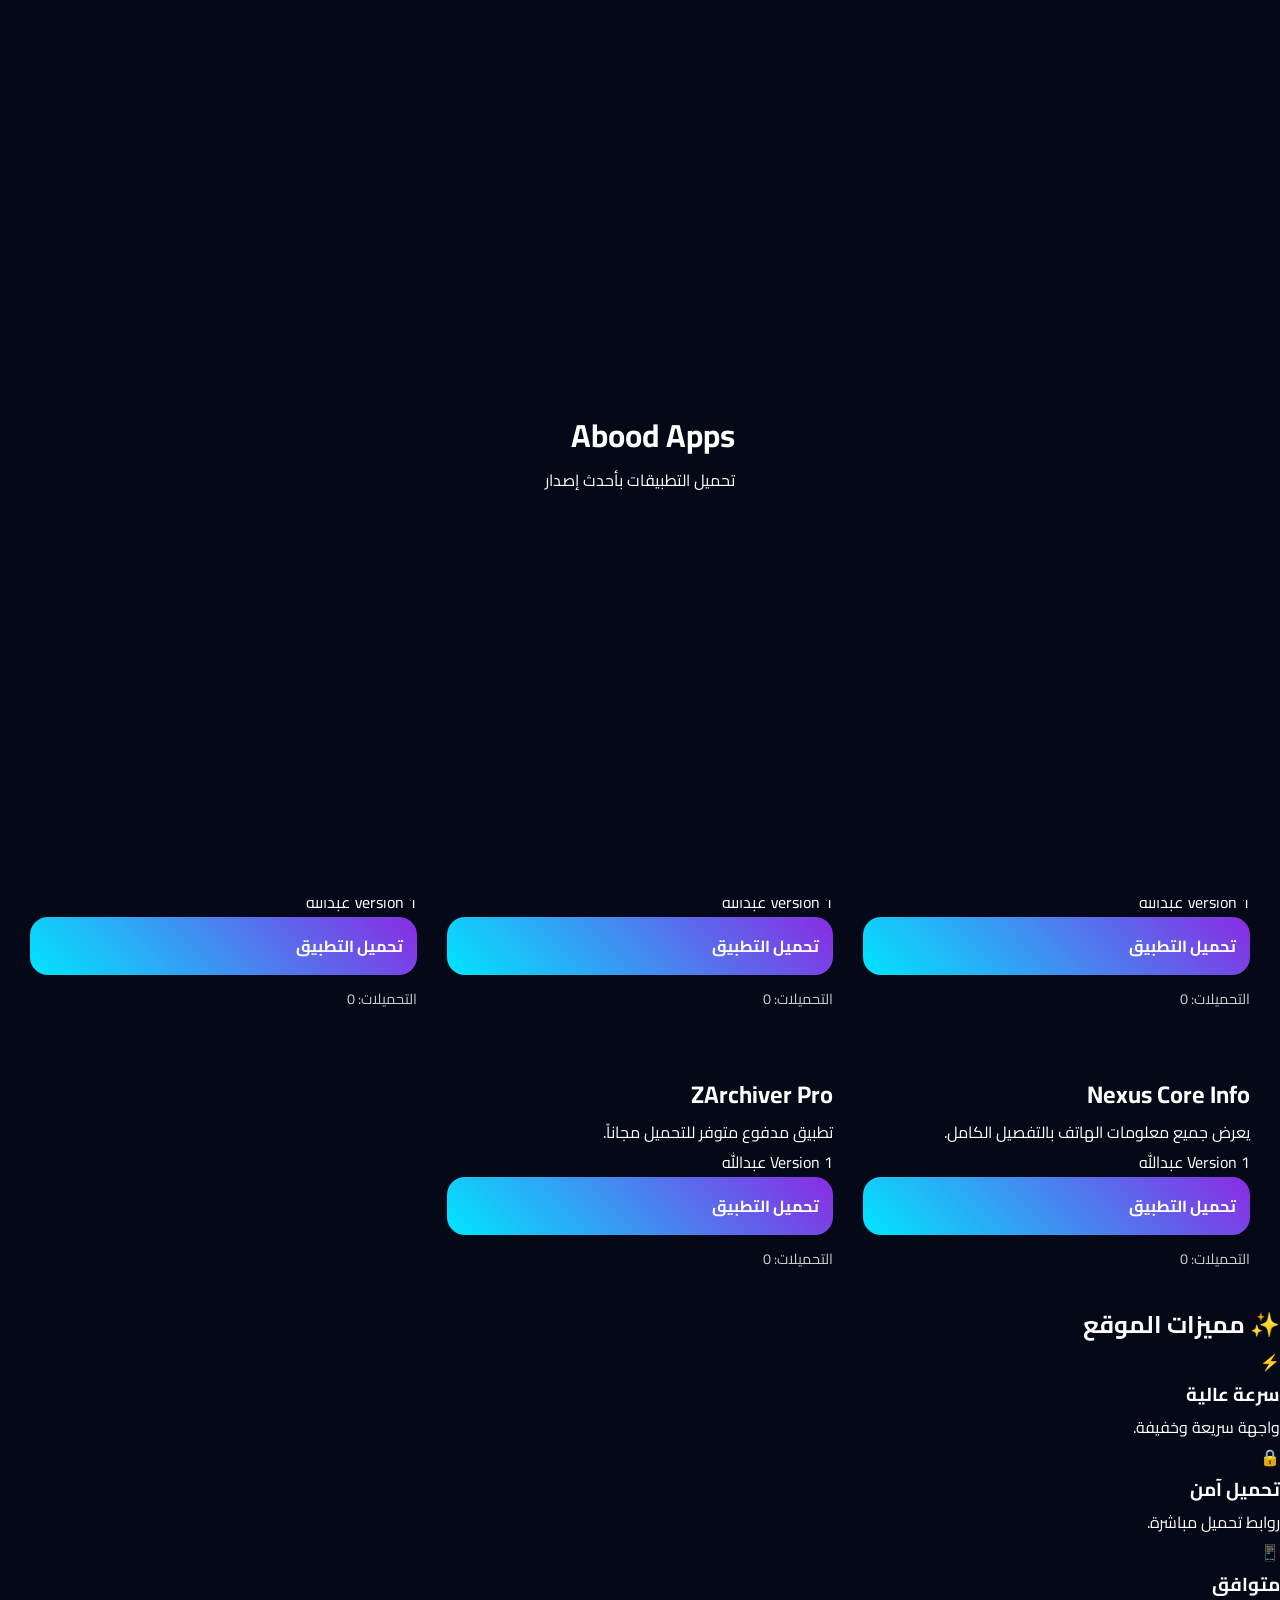
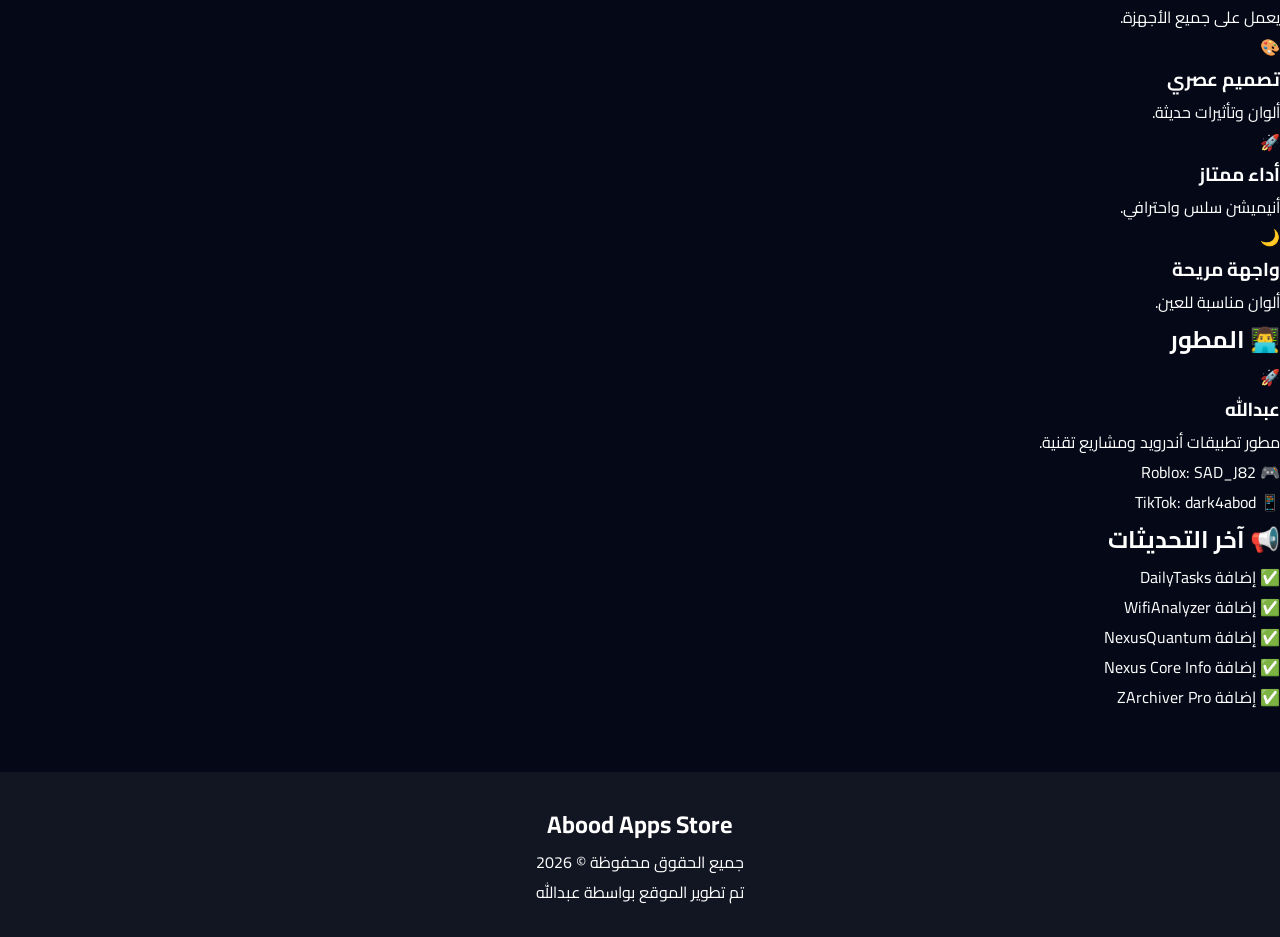
==== index.html @ 955aac5a "Update index.html with new content and styling" ====
<!DOCTYPE html>
<html lang="ar" dir="rtl">

<head>

<meta charset="UTF-8">

<meta name="viewport" content="width=device-width, initial-scale=1.0">

<title>Abood Apps Store</title>

<meta name="description" content="Abood Apps Store - تحميل تطبيقات عبدالله">

<meta name="theme-color" content="#0a0f1c">

<link rel="stylesheet" href="style.css">

<link rel="preconnect" href="https://fonts.googleapis.com">

<link rel="preconnect" href="https://fonts.gstatic.com" crossorigin>

<link href="https://fonts.googleapis.com/css2?family=Cairo:wght@300;400;600;700;800;900&display=swap" rel="stylesheet">

</head>

<body>

<!-- شريط التقدم -->

<div id="scrollProgress"></div>

<!-- شاشة الترحيب -->

<div id="splash">

<div class="splash-content">

<div class="logo-circle"></div>

<h1>Abood Apps</h1>

<p>تحميل التطبيقات بأحدث إصدار</p>

<div class="loading-bar">

<div class="loading-fill"></div>

</div>

</div>

</div>

<!-- الخلفية -->

<div class="background">

<span></span>
<span></span>
<span></span>
<span></span>
<span></span>
<span></span>

</div>

<!-- زر العودة للأعلى -->

<button id="topBtn">

⬆

</button>

<!-- الهيدر -->

<header>

<nav class="navbar">

<div class="logo">

🚀 Abood Apps

</div>

<div class="nav-links">

<a href="#apps">التطبيقات</a>

<a href="#featured">المميز</a>

<a href="#developer">المطور</a>

</div>

</nav>

</header>

<!-- القسم الرئيسي -->

<section class="hero">

<div class="hero-content">

<h1>

أفضل تطبيقات عبدالله

</h1>

<p>

متجر تطبيقات حديث وسريع وآمن مع تصميم احترافي.

</p>

<div class="hero-buttons">

<a href="#apps" class="btn-primary">

استعراض التطبيقات

</a>

<a href="#developer" class="btn-secondary">

عن المطور

</a>

</div>

</div>

</section>

<!-- الإحصائيات -->

<section class="stats">

<div class="stat-box">

<h2 id="appCount">5</h2>

<p>تطبيقات</p>

</div>

<div class="stat-box">

<h2>100%</h2>

<p>مجاني</p>

</div>

<div class="stat-box">

<h2>2026</h2>

<p>آخر تحديث</p>

</div>

</section>

<!-- البحث -->

<section class="search-section">

<input
type="text"
id="search"
placeholder="ابحث عن تطبيق..."
>

</section>

<!-- التطبيق المميز -->

<section id="featured" class="featured">

<div class="featured-card">

<img
src="./images/wifianalyzer.png"
alt="WifiAnalyzer"
>

<div class="featured-info">

<span class="featured-badge">

⭐ التطبيق المميز

</span>

<h2>WifiAnalyzer</h2>

<p>

تحليل شبكات الواي فاي وعرض معلومات الشبكة بشكل احترافي.

</p>

<a
href="https://www.mediafire.com/file/r5xr1eg9iya4r19/WifiAnalyzer.apk/file"
target="_blank"
class="download-btn"
>

تحميل الآن

</a>

</div>

</div>

</section>

<!-- التطبيقات -->

<section id="apps" class="apps">

<!-- DailyTasks -->

<div class="app-card">

<div class="badge new">

NEW

</div>

<img
src="./images/dailytasks.png"
alt="DailyTasks"
loading="lazy"
>

<h2>DailyTasks</h2>

<p>

إدارة المهام اليومية بسهولة وتنظيم الأعمال.

</p>

<div class="app-info">

<span>Version 1</span>

<span>عبدالله</span>

</div>

<a
href="https://www.mediafire.com/file/o0tm3dq8w9d4ea6/DailyTasks.apk/file"
target="_blank"
class="download-btn"
>

تحميل التطبيق

</a>

</div>

<!-- WifiAnalyzer -->

<div class="app-card">

<img
src="./images/wifianalyzer.png"
alt="WifiAnalyzer"
loading="lazy"
>

<h2>WifiAnalyzer</h2>

<p>

تحليل الواي فاي وعرض معلومات الشبكة.

</p>

<div class="app-info">

<span>Version 1</span>

<span>عبدالله</span>

</div>

<a
href="https://www.mediafire.com/file/r5xr1eg9iya4r19/WifiAnalyzer.apk/file"
target="_blank"
class="download-btn"
>

تحميل التطبيق

</a>

</div>

<!-- NexusQuantum -->

<div class="app-card">

<img
src="./images/nexusquantum.png"
alt="NexusQuantum"
loading="lazy"
>

<h2>NexusQuantum</h2>

<p>

عرض معلومات البلوتوث والأجهزة المتصلة.

</p>

<div class="app-info">

<span>Version 1</span>

<span>عبدالله</span>

</div>

<a
href="https://www.mediafire.com/file/a0hyteykeagyn49/NexusQuantum.apk/file"
target="_blank"
class="download-btn"
>

تحميل التطبيق

</a>

</div>
<!-- Nexus Core Info -->

<div class="app-card">

<img
src="./images/nexuscoreinfo.png"
alt="Nexus Core Info"
loading="lazy"
>

<h2>Nexus Core Info</h2>

<p>
يعرض جميع معلومات الهاتف بالتفصيل الكامل.
</p>

<div class="app-info">

<span>Version 1</span>

<span>عبدالله</span>

</div>

<a
href="https://www.mediafire.com/file/egikafw8wv7hy3s/Nexus+Core+Info.apk/file"
target="_blank"
class="download-btn"
>

تحميل التطبيق

</a>

</div>

<!-- ZArchiver Pro -->

<div class="app-card premium-card">

<div class="badge pro">

PRO

</div>

<img
src="./images/zarchiver.png"
alt="ZArchiver Pro"
loading="lazy"
>

<h2>ZArchiver Pro</h2>

<p>
تطبيق مدفوع متوفر للتحميل مجاناً.
</p>

<div class="app-info">

<span>Version 1</span>

<span>عبدالله</span>

</div>

<a
href="https://www.mediafire.com/file/2n9j001scmztpwv/ZArchiver+Pro.apk/file"
target="_blank"
class="download-btn premium-btn"
>

تحميل التطبيق

</a>

</div>

</section>

<!-- مميزات الموقع -->

<section class="features">

<h2 class="section-title">

✨ مميزات الموقع

</h2>

<div class="features-grid">

<div class="feature-box">

⚡

<h3>سرعة عالية</h3>

<p>واجهة سريعة وخفيفة.</p>

</div>

<div class="feature-box">

🔒

<h3>تحميل آمن</h3>

<p>روابط تحميل مباشرة.</p>

</div>

<div class="feature-box">

📱

<h3>متوافق</h3>

<p>يعمل على جميع الأجهزة.</p>

</div>

<div class="feature-box">

🎨

<h3>تصميم عصري</h3>

<p>ألوان وتأثيرات حديثة.</p>

</div>

<div class="feature-box">

🚀

<h3>أداء ممتاز</h3>

<p>أنيميشن سلس واحترافي.</p>

</div>

<div class="feature-box">

🌙

<h3>واجهة مريحة</h3>

<p>ألوان مناسبة للعين.</p>

</div>

</div>

</section>

<!-- المطور -->

<section id="developer" class="developer-section">

<h2 class="section-title">

👨‍💻 المطور

</h2>

<div class="developer-card">

<div class="developer-avatar">

🚀

</div>

<h3>عبدالله</h3>

<p>

مطور تطبيقات أندرويد ومشاريع تقنية.

</p>

<div class="developer-links">

<div>
🎮 Roblox: SAD_J82
</div>

<div>
📱 TikTok: dark4abod
</div>

</div>

</div>

</section>

<!-- آخر التحديثات -->

<section class="updates">

<h2 class="section-title">

📢 آخر التحديثات

</h2>

<div class="update-box">

✅ إضافة DailyTasks

</div>

<div class="update-box">

✅ إضافة WifiAnalyzer

</div>

<div class="update-box">

✅ إضافة NexusQuantum

</div>

<div class="update-box">

✅ إضافة Nexus Core Info

</div>

<div class="update-box">

✅ إضافة ZArchiver Pro

</div>

</section>

<!-- الفوتر -->

<footer>

<h2>

Abood Apps Store

</h2>

<p>

جميع الحقوق محفوظة ©

<span id="year"></span>

</p>

<p>

تم تطوير الموقع بواسطة عبدالله

</p>

</footer>

<script src="script.js"></script>

</body>
</html>
---- style.css ----
*{
margin:0;
padding:0;
box-sizing:border-box;
font-family:'Cairo',sans-serif;
scroll-behavior:smooth;
}

body{
background:#050816;
color:white;
overflow-x:hidden;
min-height:100vh;
}

/* شاشة الترحيب */

#splash{
position:fixed;
top:0;
left:0;
width:100%;
height:100%;
background:#050816;
display:flex;
justify-content:center;
align-items:center;
z-index:99999;
transition:1s;
}

.logo-container{
text-align:center;
animation:zoomIn 1.5s ease;
}

.logo-container h1{
font-size:4rem;
font-weight:800;
}

.logo-container p{
margin-top:10px;
opacity:.8;
}

.logo-glow{
width:130px;
height:130px;
margin:auto;
border-radius:50%;
background:linear-gradient(45deg,#00e5ff,#8a2be2);
filter:blur(40px);
margin-bottom:20px;
}

@keyframes zoomIn{
from{
opacity:0;
transform:scale(.5);
}
to{
opacity:1;
transform:scale(1);
}
}

/* الخلفية */

.animated-bg{
position:fixed;
top:0;
left:0;
width:100%;
height:100%;
overflow:hidden;
z-index:-1;
}

.animated-bg span{
position:absolute;
display:block;
border-radius:50%;
background:rgba(255,255,255,.05);
animation:float 25s linear infinite;
}

.animated-bg span:nth-child(1){
width:300px;
height:300px;
left:5%;
top:10%;
}

.animated-bg span:nth-child(2){
width:250px;
height:250px;
right:10%;
top:20%;
}

.animated-bg span:nth-child(3){
width:180px;
height:180px;
left:40%;
top:70%;
}

.animated-bg span:nth-child(4){
width:400px;
height:400px;
right:30%;
bottom:-100px;
}

.animated-bg span:nth-child(5){
width:150px;
height:150px;
left:70%;
bottom:20%;
}

@keyframes float{
0%{
transform:translateY(0px) rotate(0deg);
}
50%{
transform:translateY(-50px) rotate(180deg);
}
100%{
transform:translateY(0px) rotate(360deg);
}
}

/* الهيدر */

header{
text-align:center;
padding:60px 20px;
}

.main-title{
font-size:3rem;
font-weight:800;
background:linear-gradient(90deg,#00e5ff,#8a2be2,#00e5ff);
background-size:300%;
-webkit-background-clip:text;
-webkit-text-fill-color:transparent;
animation:gradientMove 8s infinite linear;
}

@keyframes gradientMove{
0%{background-position:0%;}
100%{background-position:300%;}
}

.subtitle{
margin-top:15px;
font-size:1.2rem;
opacity:.8;
}

.developer-box{
margin-top:25px;
display:flex;
gap:15px;
justify-content:center;
flex-wrap:wrap;
}

.developer-box div{
background:rgba(255,255,255,.08);
padding:12px 20px;
border-radius:20px;
backdrop-filter:blur(10px);
}

/* البحث */

.search-section{
display:flex;
justify-content:center;
padding:10px 20px 40px;
}

#search{
width:100%;
max-width:500px;
padding:15px;
border:none;
outline:none;
border-radius:25px;
font-size:17px;
background:rgba(255,255,255,.08);
color:white;
backdrop-filter:blur(15px);
}

/* الإحصائيات */

.stats{
display:flex;
justify-content:center;
gap:20px;
flex-wrap:wrap;
padding:10px 20px 40px;
}

.stat-card{
background:rgba(255,255,255,.08);
padding:20px;
border-radius:20px;
min-width:150px;
text-align:center;
backdrop-filter:blur(15px);
transition:.4s;
}

.stat-card:hover{
transform:translateY(-8px);
}

/* التطبيقات */

.apps{
display:grid;
grid-template-columns:repeat(auto-fit,minmax(300px,1fr));
gap:30px;
padding:30px;
max-width:1400px;
margin:auto;
}

.card{
background:rgba(255,255,255,.08);
border:1px solid rgba(255,255,255,.1);
backdrop-filter:blur(20px);
border-radius:30px;
padding:25px;
text-align:center;
position:relative;
overflow:hidden;
transition:.4s;
}

.card:hover{
transform:translateY(-12px) scale(1.03);
box-shadow:0 20px 50px rgba(0,229,255,.2);
}

.card img{
width:130px;
height:130px;
object-fit:cover;
border-radius:30px;
margin-bottom:15px;
transition:.4s;
}

.card:hover img{
transform:scale(1.08);
}

.card h2{
margin-bottom:10px;
}

.desc{
opacity:.85;
line-height:1.8;
margin-bottom:15px;
}

.info{
display:flex;
justify-content:space-between;
gap:10px;
flex-wrap:wrap;
margin-bottom:20px;
font-size:.9rem;
opacity:.8;
}

.download-btn{
display:block;
text-decoration:none;
background:linear-gradient(45deg,#00e5ff,#8a2be2);
padding:14px;
border-radius:18px;
font-weight:bold;
color:white;
transition:.3s;
}

.download-btn:hover{
transform:scale(1.05);
}

.badge{
position:absolute;
top:15px;
left:15px;
background:#00e676;
padding:6px 12px;
border-radius:12px;
font-size:.8rem;
font-weight:bold;
}

.premium-badge{
background:#ff9800;
}

/* زر الأعلى */

#topBtn{
position:fixed;
bottom:25px;
right:25px;
width:55px;
height:55px;
border:none;
border-radius:50%;
background:linear-gradient(45deg,#00e5ff,#8a2be2);
color:white;
font-size:22px;
cursor:pointer;
z-index:999;
display:none;
}

/* الفوتر */

footer{
margin-top:60px;
padding:30px;
text-align:center;
background:rgba(255,255,255,.05);
}

footer h3{
margin-bottom:10px;
}

/* الجوال */

@media(max-width:768px){

.main-title{
font-size:2rem;
}

.logo-container h1{
font-size:2.5rem;
}

.apps{
padding:15px;
}

.card{
padding:20px;
}

  }
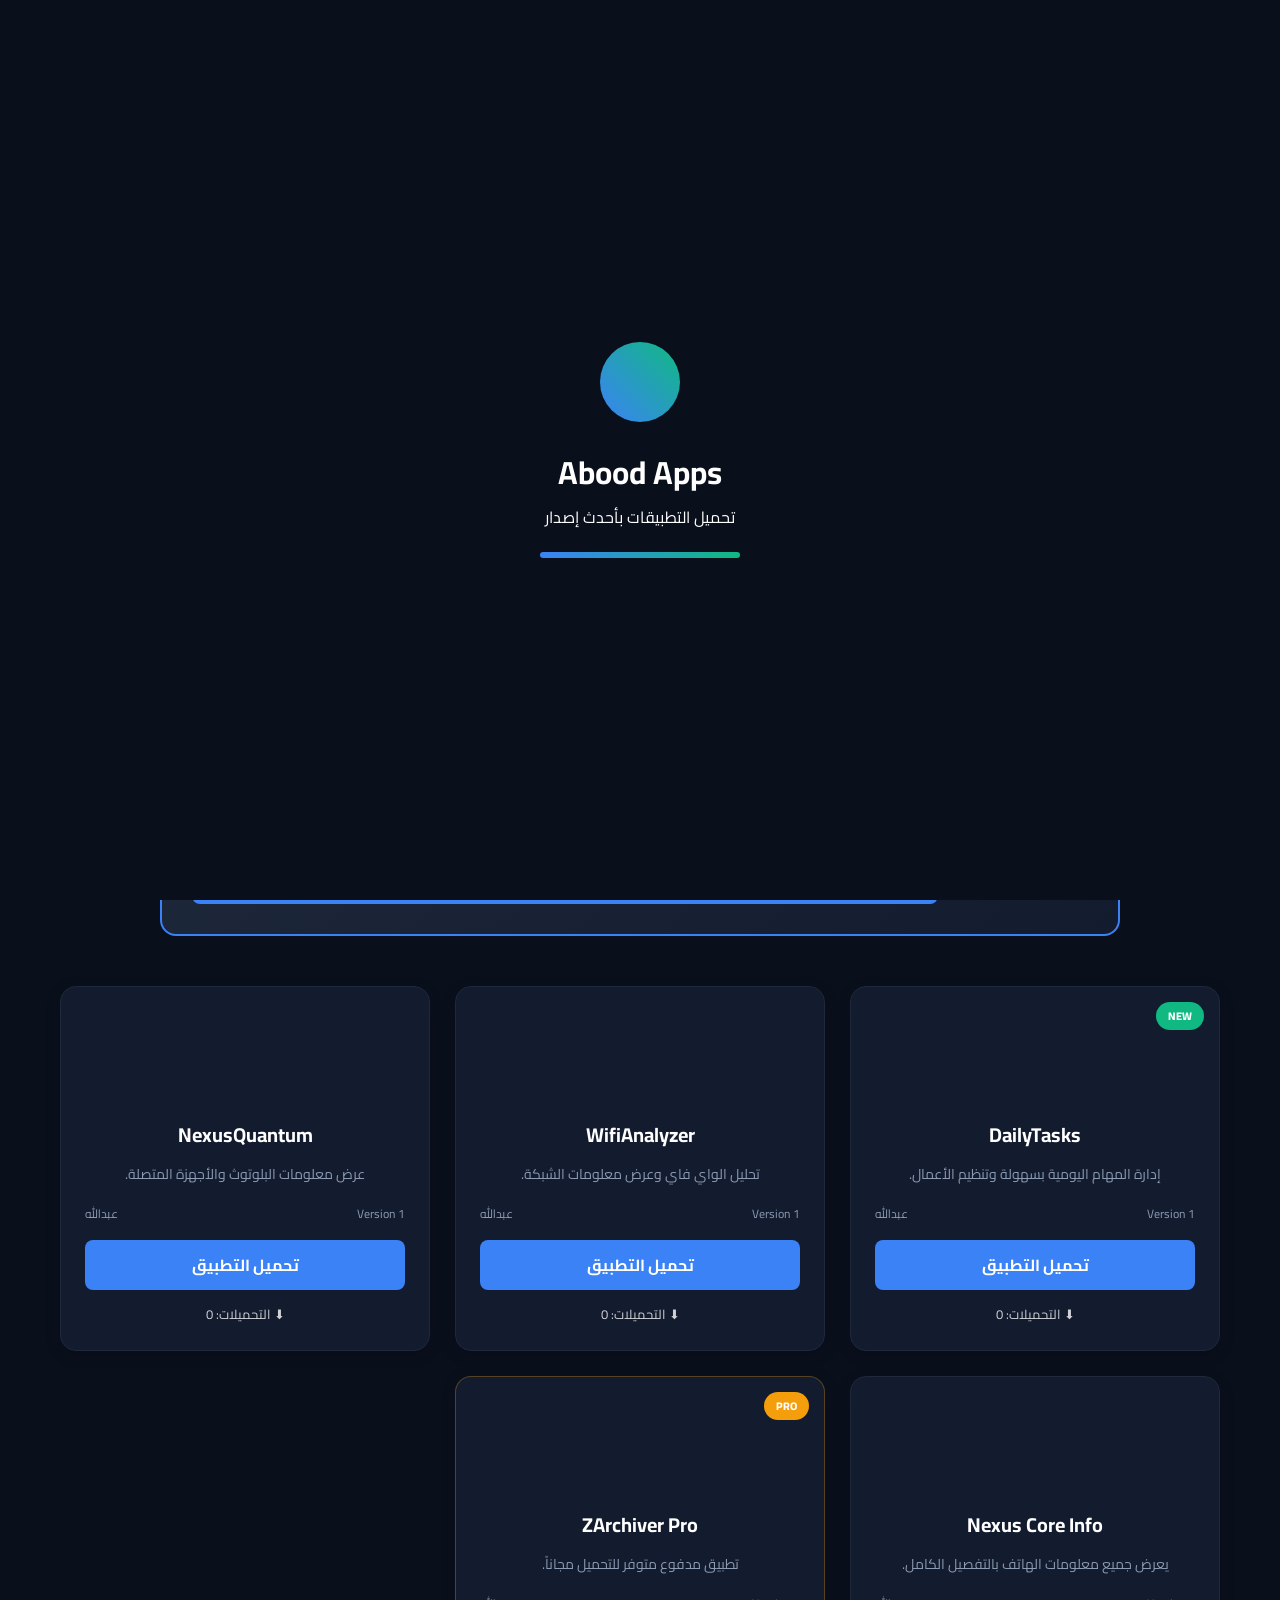
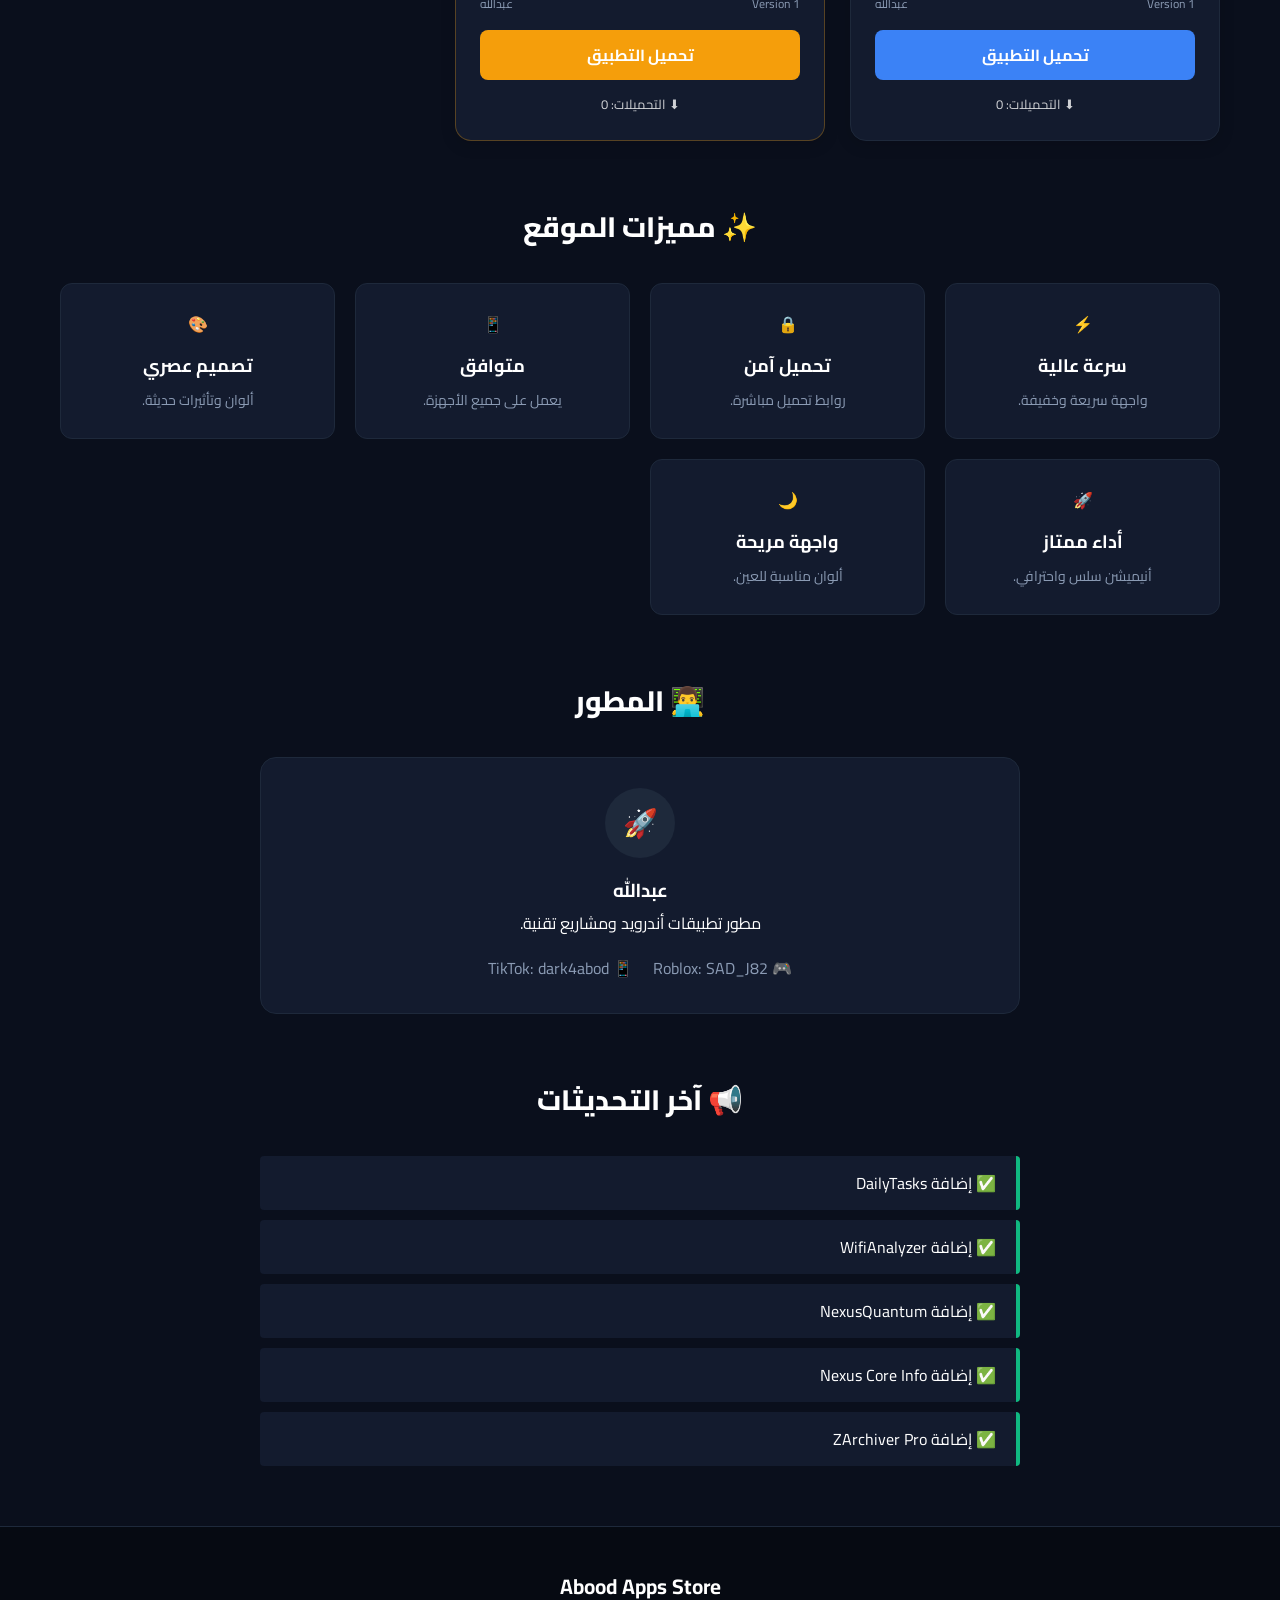
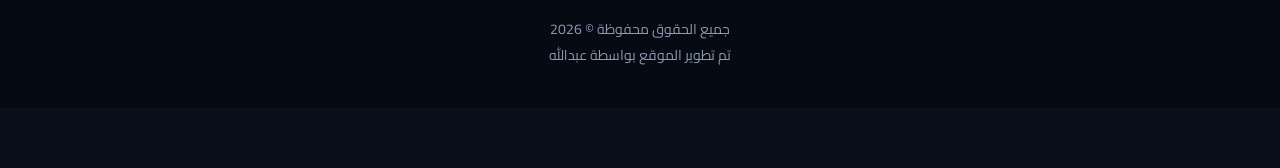
==== commit c3ccabdb: "Update print statement from 'Hello' to 'Goodbye'" ====
--- a/index.html
+++ b/index.html
@@ -1,616 +1,592 @@
 <!DOCTYPE html>
 <html lang="ar" dir="rtl">
-
 <head>
-
-<meta charset="UTF-8">
-
-<meta name="viewport" content="width=device-width, initial-scale=1.0">
-
-<title>Abood Apps Store</title>
-
-<meta name="description" content="Abood Apps Store - تحميل تطبيقات عبدالله">
-
-<meta name="theme-color" content="#0a0f1c">
-
-<link rel="stylesheet" href="style.css">
-
-<link rel="preconnect" href="https://fonts.googleapis.com">
-
-<link rel="preconnect" href="https://fonts.gstatic.com" crossorigin>
-
-<link href="https://fonts.googleapis.com/css2?family=Cairo:wght@300;400;600;700;800;900&display=swap" rel="stylesheet">
-
+    <meta charset="UTF-8">
+    <meta name="viewport" content="width=device-width, initial-scale=1.0">
+    <title>Abood Apps Store</title>
+    <meta name="description" content="Abood Apps Store - تحميل تطبيقات عبدالله">
+    <meta name="theme-color" content="#0a0f1c">
+    
+    <link rel="preconnect" href="https://fonts.googleapis.com">
+    <link rel="preconnect" href="https://fonts.gstatic.com" crossorigin>
+    <link href="https://fonts.googleapis.com/css2?family=Cairo:wght@300;400;600;700;800;900&display=swap" rel="stylesheet">
+
+    <style>
+        :root {
+            --bg-color: #0a0f1c;
+            --card-bg: #131b2e;
+            --text-color: #ffffff;
+            --text-muted: #8b9bb4;
+            --primary-color: #3b82f6;
+            --primary-hover: #1d4ed8;
+            --accent-color: #10b981;
+            --premium-color: #f59e0b;
+        }
+
+        * {
+            box-sizing: border-box;
+            margin: 0;
+            padding: 0;
+            font-family: 'Cairo', sans-serif;
+            scroll-behavior: smooth;
+        }
+
+        body {
+            background-color: var(--bg-color);
+            color: var(--text-color);
+            overflow-x: hidden;
+            padding-bottom: 60px;
+        }
+
+        /* --- شريط التقدم العلوي --- */
+        #scrollProgress {
+            position: fixed;
+            top: 0;
+            right: 0;
+            height: 4px;
+            background: linear-gradient(90deg, var(--primary-color), var(--accent-color));
+            width: 0%;
+            z-index: 10000;
+            transition: width 0.1s ease;
+        }
+
+        /* --- شاشة الترحيب (Splash Screen) --- */
+        #splash {
+            position: fixed;
+            top: 0;
+            left: 0;
+            width: 100%;
+            height: 100vh;
+            background-color: var(--bg-color);
+            display: flex;
+            justify-content: center;
+            align-items: center;
+            z-index: 9999;
+            opacity: 1;
+            transition: opacity 0.8s ease, visibility 0.8s;
+        }
+
+        .splash-content {
+            text-align: center;
+        }
+
+        .logo-circle {
+            width: 80px;
+            height: 80px;
+            background: linear-gradient(45deg, var(--primary-color), var(--accent-color));
+            border-radius: 50%;
+            margin: 0 auto 20px;
+            animation: pulse 2s infinite;
+        }
+
+        @keyframes pulse {
+            0% { transform: scale(0.95); box-shadow: 0 0 0 0 rgba(59, 130, 246, 0.7); }
+            70% { transform: scale(1); box-shadow: 0 0 0 15px rgba(59, 130, 246, 0); }
+            100% { transform: scale(0.95); box-shadow: 0 0 0 0 rgba(59, 130, 246, 0); }
+        }
+
+        .loading-bar {
+            width: 200px;
+            height: 6px;
+            background-color: #1e293b;
+            border-radius: 3px;
+            margin: 20px auto 0;
+            overflow: hidden;
+        }
+
+        .loading-fill {
+            height: 100%;
+            width: 0%;
+            background: linear-gradient(90deg, var(--primary-color), var(--accent-color));
+            animation: fillLoading 2.2s forwards ease-in-out;
+        }
+
+        @keyframes fillLoading {
+            0% { width: 0%; }
+            100% { width: 100%; }
+        }
+
+        /* --- زر العودة للأعلى --- */
+        #topBtn {
+            position: fixed;
+            bottom: 30px;
+            left: 30px;
+            background-color: var(--primary-color);
+            color: white;
+            border: none;
+            padding: 12px 16px;
+            border-radius: 50%;
+            cursor: pointer;
+            display: none;
+            z-index: 99;
+            font-size: 18px;
+            box-shadow: 0 4px 12px rgba(0,0,0,0.3);
+            transition: 0.3s;
+        }
+        #topBtn:hover { background-color: var(--primary-hover); }
+
+        /* --- الهيدر والقائمة --- */
+        header {
+            background-color: rgba(19, 27, 46, 0.8);
+            backdrop-filter: blur(10px);
+            position: sticky;
+            top: 0;
+            z-index: 90;
+            border-bottom: 1px solid #1e293b;
+        }
+
+        .navbar {
+            display: flex;
+            justify-content: space-between;
+            align-items: center;
+            max-width: 1200px;
+            margin: 0 auto;
+            padding: 15px 20px;
+        }
+
+        .logo {
+            font-size: 22px;
+            font-weight: 800;
+            color: #fff;
+        }
+
+        .nav-links a {
+            color: var(--text-muted);
+            text-decoration: none;
+            margin-right: 20px;
+            font-weight: 600;
+            transition: 0.3s;
+        }
+
+        .nav-links a:hover { color: var(--primary-color); }
+
+        /* --- القسم الرئيسي (Hero) --- */
+        .hero {
+            text-align: center;
+            padding: 80px 20px;
+            background: radial-gradient(circle at top, #1e293b 0%, var(--bg-color) 70%);
+        }
+
+        .hero h1 { font-size: 42px; margin-bottom: 15px; font-weight: 900; }
+        .hero p { color: var(--text-muted); font-size: 18px; margin-bottom: 30px; }
+
+        .hero-buttons .btn-primary, .hero-buttons .btn-secondary {
+            display: inline-block;
+            padding: 12px 30px;
+            border-radius: 8px;
+            text-decoration: none;
+            font-weight: 700;
+            margin: 5px;
+            transition: transform 0.1s, background-color 0.3s;
+        }
+
+        .btn-primary { background-color: var(--primary-color); color: #fff; }
+        .btn-primary:hover { background-color: var(--primary-hover); }
+        .btn-secondary { background-color: #1e293b; color: #fff; }
+        .btn-secondary:hover { background-color: #334155; }
+
+        /* --- الإحصائيات --- */
+        .stats {
+            display: flex;
+            justify-content: center;
+            gap: 20px;
+            flex-wrap: wrap;
+            max-width: 1000px;
+            margin: -30px auto 40px;
+            padding: 0 20px;
+        }
+
+        .stat-box {
+            background-color: var(--card-bg);
+            border: 1px solid #1e293b;
+            padding: 20px 40px;
+            border-radius: 12px;
+            text-align: center;
+            min-width: 180px;
+            box-shadow: 0 4px 10px rgba(0,0,0,0.2);
+        }
+        .stat-box h2 { color: var(--primary-color); font-weight: 800; }
+        .stat-box p { color: var(--text-muted); font-size: 14px; }
+
+        /* --- قسم البحث --- */
+        .search-section { text-align: center; margin-bottom: 40px; padding: 0 20px; }
+        #search {
+            width: 100%;
+            max-width: 500px;
+            padding: 14px 20px;
+            border-radius: 8px;
+            border: 1px solid #1e293b;
+            background-color: var(--card-bg);
+            color: white;
+            font-size: 16px;
+            outline: none;
+            transition: 0.3s;
+        }
+        #search:focus { border-color: var(--primary-color); box-shadow: 0 0 8px rgba(59, 130, 246, 0.4); }
+
+        /* --- التطبيق المميز --- */
+        .featured { max-width: 1000px; margin: 0 auto 50px; padding: 0 20px; }
+        .featured-card {
+            background: linear-gradient(135deg, #1e293b, var(--card-bg));
+            border: 2px solid var(--primary-color);
+            border-radius: 16px;
+            padding: 30px;
+            display: flex;
+            align-items: center;
+            gap: 30px;
+            flex-wrap: wrap;
+        }
+        .featured-card img { width: 120px; height: 120px; border-radius: 24px; object-fit: cover; }
+        .featured-info { flex: 1; }
+        .featured-badge { background-color: var(--primary-color); padding: 4px 10px; border-radius: 6px; font-size: 12px; font-weight: 700; }
+        .featured-info h2 { margin: 10px 0; font-weight: 800; }
+        .featured-info p { color: var(--text-muted); margin-bottom: 20px; }
+
+        /* --- شبكة التطبيقات --- */
+        .apps {
+            display: grid;
+            grid-template-columns: repeat(auto-fill, minmax(280px, 1fr));
+            gap: 25px;
+            max-width: 1200px;
+            margin: 0 auto 60px;
+            padding: 0 20px;
+        }
+
+        .app-card {
+            background-color: var(--card-bg);
+            border: 1px solid #1e293b;
+            border-radius: 16px;
+            padding: 24px;
+            text-align: center;
+            position: relative;
+            display: flex;
+            flex-direction: column;
+            align-items: center;
+            box-shadow: 0 4px 15px rgba(0,0,0,0.15);
+        }
+
+        .app-card img { width: 90px; height: 90px; border-radius: 20px; margin-bottom: 15px; object-fit: cover; }
+        .app-card h2 { font-size: 20px; margin-bottom: 8px; font-weight: 700; }
+        .app-card p { color: var(--text-muted); font-size: 14px; margin-bottom: 15px; flex-grow: 1; }
+
+        .badge { position: absolute; top: 15px; right: 15px; padding: 4px 12px; border-radius: 20px; font-size: 11px; font-weight: 800; }
+        .badge.new { background-color: var(--accent-color); color: white; }
+        .badge.pro { background-color: var(--premium-color); color: white; }
+        .premium-card { border-color: rgba(245, 158, 11, 0.3); }
+
+        .app-info { display: flex; justify-content: space-between; width: 100%; margin-bottom: 15px; font-size: 12px; color: var(--text-muted); }
+
+        .download-btn {
+            display: block;
+            width: 100%;
+            padding: 10px 0;
+            background-color: var(--primary-color);
+            color: white;
+            text-decoration: none;
+            border-radius: 8px;
+            font-weight: 700;
+            transition: 0.3s;
+        }
+        .download-btn:hover { background-color: var(--primary-hover); }
+        .premium-btn { background-color: var(--premium-color); }
+        .premium-btn:hover { background-color: #d97706; }
+
+        /* --- المميزات والتحديثات --- */
+        .section-title { text-align: center; font-size: 28px; margin-bottom: 30px; font-weight: 800; }
+        .features { max-width: 1200px; margin: 0 auto 60px; padding: 0 20px; }
+        .features-grid { display: grid; grid-template-columns: repeat(auto-fill, minmax(250px, 1fr)); gap: 20px; }
+        
+        .feature-box {
+            background-color: var(--card-bg);
+            padding: 25px;
+            border-radius: 12px;
+            border: 1px solid #1e293b;
+            text-align: center;
+        }
+        .feature-box h3 { margin: 10px 0 5px; font-size: 18px; }
+        .feature-box p { color: var(--text-muted); font-size: 14px; }
+
+        .developer-section, .updates { max-width: 800px; margin: 0 auto 60px; padding: 0 20px; text-align: center; }
+        .developer-card { background-color: var(--card-bg); border: 1px solid #1e293b; padding: 30px; border-radius: 16px; }
+        .developer-avatar { width: 70px; height: 70px; background-color: #1e293b; border-radius: 50%; display: flex; justify-content: center; align-items: center; font-size: 28px; margin: 0 auto 15px; }
+        .developer-links { display: flex; justify-content: center; gap: 20px; margin-top: 15px; color: var(--text-muted); }
+
+        .update-box { background-color: #131b2e; border-right: 4px solid var(--accent-color); padding: 12px 20px; text-align: right; border-radius: 4px; margin-bottom: 10px; }
+
+        /* --- الفوتر --- */
+        footer { text-align: center; padding: 40px 20px; background-color: #060a12; border-top: 1px solid #1e293b; color: var(--text-muted); font-size: 14px; }
+        footer h2 { color: white; margin-bottom: 10px; }
+
+        /* الخلفية المتحركة */
+        .background { position: fixed; top:0; left:0; width:100%; height:100%; z-index:-1; overflow:hidden; opacity: 0.05; }
+        .background span { position: absolute; display: block; width: 20px; height: 20px; background: white; animation: move 25s linear infinite; bottom: -150px; }
+        .background span:nth-child(1) { left: 25%; width: 80px; height: 80px; animation-delay: 0s; }
+        .background span:nth-child(2) { left: 10%; width: 20px; height: 20px; animation-delay: 2s; animation-duration: 12s; }
+        .background span:nth-child(3) { left: 70%; width: 20px; height: 20px; animation-delay: 4s; }
+        @keyframes move { 0% { transform: translateY(0) rotate(0deg); opacity: 1; border-radius: 0; } 100% { transform: translateY(-1000px) rotate(720deg); opacity: 0; border-radius: 50%; } }
+    </style>
 </head>
-
 <body>
 
-<!-- شريط التقدم -->
-
-<div id="scrollProgress"></div>
-
-<!-- شاشة الترحيب -->
-
-<div id="splash">
-
-<div class="splash-content">
-
-<div class="logo-circle"></div>
-
-<h1>Abood Apps</h1>
-
-<p>تحميل التطبيقات بأحدث إصدار</p>
-
-<div class="loading-bar">
-
-<div class="loading-fill"></div>
-
-</div>
-
-</div>
-
-</div>
-
-<!-- الخلفية -->
-
-<div class="background">
-
-<span></span>
-<span></span>
-<span></span>
-<span></span>
-<span></span>
-<span></span>
-
-</div>
-
-<!-- زر العودة للأعلى -->
-
-<button id="topBtn">
-
-⬆
-
-</button>
-
-<!-- الهيدر -->
-
-<header>
-
-<nav class="navbar">
-
-<div class="logo">
-
-🚀 Abood Apps
-
-</div>
-
-<div class="nav-links">
-
-<a href="#apps">التطبيقات</a>
-
-<a href="#featured">المميز</a>
-
-<a href="#developer">المطور</a>
-
-</div>
-
-</nav>
-
-</header>
-
-<!-- القسم الرئيسي -->
-
-<section class="hero">
-
-<div class="hero-content">
-
-<h1>
-
-أفضل تطبيقات عبدالله
-
-</h1>
-
-<p>
-
-متجر تطبيقات حديث وسريع وآمن مع تصميم احترافي.
-
-</p>
-
-<div class="hero-buttons">
-
-<a href="#apps" class="btn-primary">
-
-استعراض التطبيقات
-
-</a>
-
-<a href="#developer" class="btn-secondary">
-
-عن المطور
-
-</a>
-
-</div>
-
-</div>
-
-</section>
-
-<!-- الإحصائيات -->
-
-<section class="stats">
-
-<div class="stat-box">
-
-<h2 id="appCount">5</h2>
-
-<p>تطبيقات</p>
-
-</div>
-
-<div class="stat-box">
-
-<h2>100%</h2>
-
-<p>مجاني</p>
-
-</div>
-
-<div class="stat-box">
-
-<h2>2026</h2>
-
-<p>آخر تحديث</p>
-
-</div>
-
-</section>
-
-<!-- البحث -->
-
-<section class="search-section">
-
-<input
-type="text"
-id="search"
-placeholder="ابحث عن تطبيق..."
->
-
-</section>
-
-<!-- التطبيق المميز -->
-
-<section id="featured" class="featured">
-
-<div class="featured-card">
-
-<img
-src="./images/wifianalyzer.png"
-alt="WifiAnalyzer"
->
-
-<div class="featured-info">
-
-<span class="featured-badge">
-
-⭐ التطبيق المميز
-
-</span>
-
-<h2>WifiAnalyzer</h2>
-
-<p>
-
-تحليل شبكات الواي فاي وعرض معلومات الشبكة بشكل احترافي.
-
-</p>
-
-<a
-href="https://www.mediafire.com/file/r5xr1eg9iya4r19/WifiAnalyzer.apk/file"
-target="_blank"
-class="download-btn"
->
-
-تحميل الآن
-
-</a>
-
-</div>
-
-</div>
-
-</section>
-
-<!-- التطبيقات -->
-
-<section id="apps" class="apps">
-
-<!-- DailyTasks -->
-
-<div class="app-card">
-
-<div class="badge new">
-
-NEW
-
-</div>
-
-<img
-src="./images/dailytasks.png"
-alt="DailyTasks"
-loading="lazy"
->
-
-<h2>DailyTasks</h2>
-
-<p>
-
-إدارة المهام اليومية بسهولة وتنظيم الأعمال.
-
-</p>
-
-<div class="app-info">
-
-<span>Version 1</span>
-
-<span>عبدالله</span>
-
-</div>
-
-<a
-href="https://www.mediafire.com/file/o0tm3dq8w9d4ea6/DailyTasks.apk/file"
-target="_blank"
-class="download-btn"
->
-
-تحميل التطبيق
-
-</a>
-
-</div>
-
-<!-- WifiAnalyzer -->
-
-<div class="app-card">
-
-<img
-src="./images/wifianalyzer.png"
-alt="WifiAnalyzer"
-loading="lazy"
->
-
-<h2>WifiAnalyzer</h2>
-
-<p>
-
-تحليل الواي فاي وعرض معلومات الشبكة.
-
-</p>
-
-<div class="app-info">
-
-<span>Version 1</span>
-
-<span>عبدالله</span>
-
-</div>
-
-<a
-href="https://www.mediafire.com/file/r5xr1eg9iya4r19/WifiAnalyzer.apk/file"
-target="_blank"
-class="download-btn"
->
-
-تحميل التطبيق
-
-</a>
-
-</div>
-
-<!-- NexusQuantum -->
-
-<div class="app-card">
-
-<img
-src="./images/nexusquantum.png"
-alt="NexusQuantum"
-loading="lazy"
->
-
-<h2>NexusQuantum</h2>
-
-<p>
-
-عرض معلومات البلوتوث والأجهزة المتصلة.
-
-</p>
-
-<div class="app-info">
-
-<span>Version 1</span>
-
-<span>عبدالله</span>
-
-</div>
-
-<a
-href="https://www.mediafire.com/file/a0hyteykeagyn49/NexusQuantum.apk/file"
-target="_blank"
-class="download-btn"
->
-
-تحميل التطبيق
-
-</a>
-
-</div>
-<!-- Nexus Core Info -->
-
-<div class="app-card">
-
-<img
-src="./images/nexuscoreinfo.png"
-alt="Nexus Core Info"
-loading="lazy"
->
-
-<h2>Nexus Core Info</h2>
-
-<p>
-يعرض جميع معلومات الهاتف بالتفصيل الكامل.
-</p>
-
-<div class="app-info">
-
-<span>Version 1</span>
-
-<span>عبدالله</span>
-
-</div>
-
-<a
-href="https://www.mediafire.com/file/egikafw8wv7hy3s/Nexus+Core+Info.apk/file"
-target="_blank"
-class="download-btn"
->
-
-تحميل التطبيق
-
-</a>
-
-</div>
-
-<!-- ZArchiver Pro -->
-
-<div class="app-card premium-card">
-
-<div class="badge pro">
-
-PRO
-
-</div>
-
-<img
-src="./images/zarchiver.png"
-alt="ZArchiver Pro"
-loading="lazy"
->
-
-<h2>ZArchiver Pro</h2>
-
-<p>
-تطبيق مدفوع متوفر للتحميل مجاناً.
-</p>
-
-<div class="app-info">
-
-<span>Version 1</span>
-
-<span>عبدالله</span>
-
-</div>
-
-<a
-href="https://www.mediafire.com/file/2n9j001scmztpwv/ZArchiver+Pro.apk/file"
-target="_blank"
-class="download-btn premium-btn"
->
-
-تحميل التطبيق
-
-</a>
-
-</div>
-
-</section>
-
-<!-- مميزات الموقع -->
-
-<section class="features">
-
-<h2 class="section-title">
-
-✨ مميزات الموقع
-
-</h2>
-
-<div class="features-grid">
-
-<div class="feature-box">
-
-⚡
-
-<h3>سرعة عالية</h3>
-
-<p>واجهة سريعة وخفيفة.</p>
-
-</div>
-
-<div class="feature-box">
-
-🔒
-
-<h3>تحميل آمن</h3>
-
-<p>روابط تحميل مباشرة.</p>
-
-</div>
-
-<div class="feature-box">
-
-📱
-
-<h3>متوافق</h3>
-
-<p>يعمل على جميع الأجهزة.</p>
-
-</div>
-
-<div class="feature-box">
-
-🎨
-
-<h3>تصميم عصري</h3>
-
-<p>ألوان وتأثيرات حديثة.</p>
-
-</div>
-
-<div class="feature-box">
-
-🚀
-
-<h3>أداء ممتاز</h3>
-
-<p>أنيميشن سلس واحترافي.</p>
-
-</div>
-
-<div class="feature-box">
-
-🌙
-
-<h3>واجهة مريحة</h3>
-
-<p>ألوان مناسبة للعين.</p>
-
-</div>
-
-</div>
-
-</section>
-
-<!-- المطور -->
-
-<section id="developer" class="developer-section">
-
-<h2 class="section-title">
-
-👨‍💻 المطور
-
-</h2>
-
-<div class="developer-card">
-
-<div class="developer-avatar">
-
-🚀
-
-</div>
-
-<h3>عبدالله</h3>
-
-<p>
-
-مطور تطبيقات أندرويد ومشاريع تقنية.
-
-</p>
-
-<div class="developer-links">
-
-<div>
-🎮 Roblox: SAD_J82
-</div>
-
-<div>
-📱 TikTok: dark4abod
-</div>
-
-</div>
-
-</div>
-
-</section>
-
-<!-- آخر التحديثات -->
-
-<section class="updates">
-
-<h2 class="section-title">
-
-📢 آخر التحديثات
-
-</h2>
-
-<div class="update-box">
-
-✅ إضافة DailyTasks
-
-</div>
-
-<div class="update-box">
-
-✅ إضافة WifiAnalyzer
-
-</div>
-
-<div class="update-box">
-
-✅ إضافة NexusQuantum
-
-</div>
-
-<div class="update-box">
-
-✅ إضافة Nexus Core Info
-
-</div>
-
-<div class="update-box">
-
-✅ إضافة ZArchiver Pro
-
-</div>
-
-</section>
-
-<!-- الفوتر -->
-
-<footer>
-
-<h2>
-
-Abood Apps Store
-
-</h2>
-
-<p>
-
-جميع الحقوق محفوظة ©
-
-<span id="year"></span>
-
-</p>
-
-<p>
-
-تم تطوير الموقع بواسطة عبدالله
-
-</p>
-
-</footer>
-
-<script src="script.js"></script>
-
+    <div id="scrollProgress"></div>
+
+    <div id="splash">
+        <div class="splash-content">
+            <div class="logo-circle"></div>
+            <h1>Abood Apps</h1>
+            <p>تحميل التطبيقات بأحدث إصدار</p>
+            <div class="loading-bar">
+                <div class="loading-fill"></div>
+            </div>
+        </div>
+    </div>
+
+    <div class="background">
+        <span></span><span></span><span></span><span></span><span></span><span></span>
+    </div>
+
+    <button id="topBtn">⬆</button>
+
+    <header>
+        <nav class="navbar">
+            <div class="logo">🚀 Abood Apps</div>
+            <div class="nav-links">
+                <a href="#apps">التطبيقات</a>
+                <a href="#featured">المميز</a>
+                <a href="#developer">المطور</a>
+            </div>
+        </nav>
+    </header>
+
+    <section class="hero">
+        <div class="hero-content">
+            <h1>أفضل تطبيقات عبدالله</h1>
+            <p>متجر تطبيقات حديث وسريع وآمن مع تصميم احترافي.</p>
+            <div class="hero-buttons">
+                <a href="#apps" class="btn-primary">استعراض التطبيقات</a>
+                <a href="#developer" class="btn-secondary">عن المطور</a>
+            </div>
+        </div>
+    </section>
+
+    <section class="stats">
+        <div class="stat-box">
+            <h2 id="appCount">5</h2>
+            <p>تطبيقات</p>
+        </div>
+        <div class="stat-box">
+            <h2>100%</h2>
+            <p>مجاني</p>
+        </div>
+        <div class="stat-box">
+            <h2>2026</h2>
+            <p>آخر تحديث</p>
+        </div>
+    </section>
+
+    <section class="search-section">
+        <input type="text" id="search" placeholder="ابحث عن تطبيق...">
+    </section>
+
+    <section id="featured" class="featured">
+        <div class="featured-card">
+            <img src="./images/wifianalyzer.png" alt="WifiAnalyzer">
+            <div class="featured-info">
+                <span class="featured-badge">⭐ التطبيق المميز</span>
+                <h2>WifiAnalyzer</h2>
+                <p>تحليل شبكات الواي فاي وعرض معلومات الشبكة بشكل احترافي.</p>
+                <a href="https://www.mediafire.com/file/r5xr1eg9iya4r19/WifiAnalyzer.apk/file" target="_blank" class="download-btn">تحميل الآن</a>
+            </div>
+        </div>
+    </section>
+
+    <section id="apps" class="apps">
+        <div class="app-card">
+            <div class="badge new">NEW</div>
+            <img src="./images/dailytasks.png" alt="DailyTasks" loading="lazy">
+            <h2>DailyTasks</h2>
+            <p>إدارة المهام اليومية بسهولة وتنظيم الأعمال.</p>
+            <div class="app-info"><span>Version 1</span><span>عبدالله</span></div>
+            <a href="https://www.mediafire.com/file/o0tm3dq8w9d4ea6/DailyTasks.apk/file" target="_blank" class="download-btn">تحميل التطبيق</a>
+        </div>
+
+        <div class="app-card">
+            <img src="./images/wifianalyzer.png" alt="WifiAnalyzer" loading="lazy">
+            <h2>WifiAnalyzer</h2>
+            <p>تحليل الواي فاي وعرض معلومات الشبكة.</p>
+            <div class="app-info"><span>Version 1</span><span>عبدالله</span></div>
+            <a href="https://www.mediafire.com/file/r5xr1eg9iya4r19/WifiAnalyzer.apk/file" target="_blank" class="download-btn">تحميل التطبيق</a>
+        </div>
+
+        <div class="app-card">
+            <img src="./images/nexusquantum.png" alt="NexusQuantum" loading="lazy">
+            <h2>NexusQuantum</h2>
+            <p>عرض معلومات البلوتوث والأجهزة المتصلة.</p>
+            <div class="app-info"><span>Version 1</span><span>عبدالله</span></div>
+            <a href="https://www.mediafire.com/file/a0hyteykeagyn49/NexusQuantum.apk/file" target="_blank" class="download-btn">تحميل التطبيق</a>
+        </div>
+
+        <div class="app-card">
+            <img src="./images/nexuscoreinfo.png" alt="Nexus Core Info" loading="lazy">
+            <h2>Nexus Core Info</h2>
+            <p>يعرض جميع معلومات الهاتف بالتفصيل الكامل.</p>
+            <div class="app-info"><span>Version 1</span><span>عبدالله</span></div>
+            <a href="https://www.mediafire.com/file/egikafw8wv7hy3s/Nexus+Core+Info.apk/file" target="_blank" class="download-btn">تحميل التطبيق</a>
+        </div>
+
+        <div class="app-card premium-card">
+            <div class="badge pro">PRO</div>
+            <img src="./images/zarchiver.png" alt="ZArchiver Pro" loading="lazy">
+            <h2>ZArchiver Pro</h2>
+            <p>تطبيق مدفوع متوفر للتحميل مجاناً.</p>
+            <div class="app-info"><span>Version 1</span><span>عبدالله</span></div>
+            <a href="https://www.mediafire.com/file/2n9j001scmztpwv/ZArchiver+Pro.apk/file" target="_blank" class="download-btn premium-btn">تحميل التطبيق</a>
+        </div>
+    </section>
+
+    <section class="features">
+        <h2 class="section-title">✨ مميزات الموقع</h2>
+        <div class="features-grid">
+            <div class="feature-box">⚡<h3>سرعة عالية</h3><p>واجهة سريعة وخفيفة.</p></div>
+            <div class="feature-box">🔒<h3>تحميل آمن</h3><p>روابط تحميل مباشرة.</p></div>
+            <div class="feature-box">📱<h3>متوافق</h3><p>يعمل على جميع الأجهزة.</p></div>
+            <div class="feature-box">🎨<h3>تصميم عصري</h3><p>ألوان وتأثيرات حديثة.</p></div>
+            <div class="feature-box">🚀<h3>أداء ممتاز</h3><p>أنيميشن سلس واحترافي.</p></div>
+            <div class="feature-box">🌙<h3>واجهة مريحة</h3><p>ألوان مناسبة للعين.</p></div>
+        </div>
+    </section>
+
+    <section id="developer" class="developer-section">
+        <h2 class="section-title">👨‍💻 المطور</h2>
+        <div class="developer-card">
+            <div class="developer-avatar">🚀</div>
+            <h3>عبدالله</h3>
+            <p>مطور تطبيقات أندرويد ومشاريع تقنية.</p>
+            <div class="developer-links">
+                <div>🎮 Roblox: SAD_J82</div>
+                <div>📱 TikTok: dark4abod</div>
+            </div>
+        </div>
+    </section>
+
+    <section class="updates">
+        <h2 class="section-title">📢 آخر التحديثات</h2>
+        <div class="update-box">✅ إضافة DailyTasks</div>
+        <div class="update-box">✅ إضافة WifiAnalyzer</div>
+        <div class="update-box">✅ إضافة NexusQuantum</div>
+        <div class="update-box">✅ إضافة Nexus Core Info</div>
+        <div class="update-box">✅ إضافة ZArchiver Pro</div>
+    </section>
+
+    <footer>
+        <h2>Abood Apps Store</h2>
+        <p>جميع الحقوق محفوظة © <span id="year"></span></p>
+        <p>تم تطوير الموقع بواسطة عبدالله</p>
+    </footer>
+
+    <script>
+        // --- شاشة الترحيب ---
+        window.addEventListener("load", () => {
+            setTimeout(() => {
+                const splash = document.getElementById("splash");
+                if (splash) {
+                    splash.style.opacity = "0";
+                    setTimeout(() => {
+                        splash.style.display = "none";
+                        splash.remove();
+                    }, 800);
+                }
+            }, 2200); // مدة عرض شاشة التحميل ممتدة لتتناسب مع الـ animation
+        });
+
+        // --- السنة التلقائية في الفوتر ---
+        const yearElement = document.getElementById("year");
+        if (yearElement) { yearElement.textContent = new Date().getFullYear(); }
+
+        // --- شريط التقدم العلوي ---
+        window.addEventListener("scroll", () => {
+            const winScroll = document.documentElement.scrollTop;
+            const height = document.documentElement.scrollHeight - document.documentElement.clientHeight;
+            const scrolled = (winScroll / height) * 100;
+            const progress = document.getElementById("scrollProgress");
+            if (progress && height > 0) { progress.style.width = scrolled + "%"; }
+        });
+
+        // --- زر العودة للأعلى ---
+        const topBtn = document.getElementById("topBtn");
+        window.addEventListener("scroll", () => {
+            if (!topBtn) return;
+            if (window.scrollY > 300) { topBtn.style.display = "block"; } 
+            else { topBtn.style.display = "none"; }
+        });
+
+        if (topBtn) {
+            topBtn.addEventListener("click", () => {
+                window.scrollTo({ top: 0, behavior: "smooth" });
+            });
+        }
+
+        // --- نظام البحث الذكي عن التطبيقات ---
+        const search = document.getElementById("search");
+        if (search) {
+            search.addEventListener("input", () => {
+                const value = search.value.toLowerCase().trim();
+                document.querySelectorAll(".app-card").forEach(card => {
+                    const text = card.innerText.toLowerCase();
+                    card.style.display = text.includes(value) ? "flex" : "none";
+                });
+            });
+        }
+
+        // --- أنيميشن ظهور العناصر عند السكرول ---
+        const observer = new IntersectionObserver(entries => {
+            entries.forEach(entry => {
+                if (entry.isIntersecting) {
+                    entry.target.style.opacity = "1";
+                    entry.target.style.transform = "translateY(0px)";
+                }
+            });
+        }, { threshold: 0.1 });
+
+        document.querySelectorAll(".app-card, .feature-box, .stat-box, .update-box, .developer-card, .featured-card").forEach(item => {
+            item.style.opacity = "0";
+            item.style.transform = "translateY(30px)";
+            item.style.transition = "0.6s ease-out";
+            observer.observe(item);
+        });
+
+        // --- عداد تحميلات التطبيقات المحلي ---
+        document.querySelectorAll(".app-card .download-btn").forEach((btn, index) => {
+            const key = "app_downloads_" + index;
+            let count = localStorage.getItem(key) || 0;
+
+            const counter = document.createElement("div");
+            counter.className = "download-counter";
+            counter.innerHTML = "⬇ التحميلات: " + count;
+            counter.style.marginTop = "12px";
+            counter.style.fontSize = "13px";
+            counter.style.opacity = "0.8";
+            btn.parentElement.appendChild(counter);
+
+            btn.addEventListener("click", () => {
+                count++;
+                localStorage.setItem(key, count);
+                counter.innerHTML = "⬇ التحميلات: " + count;
+            });
+        });
+
+        // --- استبدال الصور التالفة تلقائياً برابط احتياطي ---
+        document.querySelectorAll("img").forEach(img => {
+            img.onerror = function() {
+                this.src = "https://via.placeholder.com/512x512?text=App";
+            };
+        });
+
+        // --- عداد الزيارات المحلي في الكونسول ---
+        let visits = localStorage.getItem("abood_visits") || 0;
+        visits++;
+        localStorage.setItem("abood_visits", visits);
+        console.log("🚀 Welcome To Abood Apps Store! Visitors:", visits);
+    </script>
 </body>
 </html>
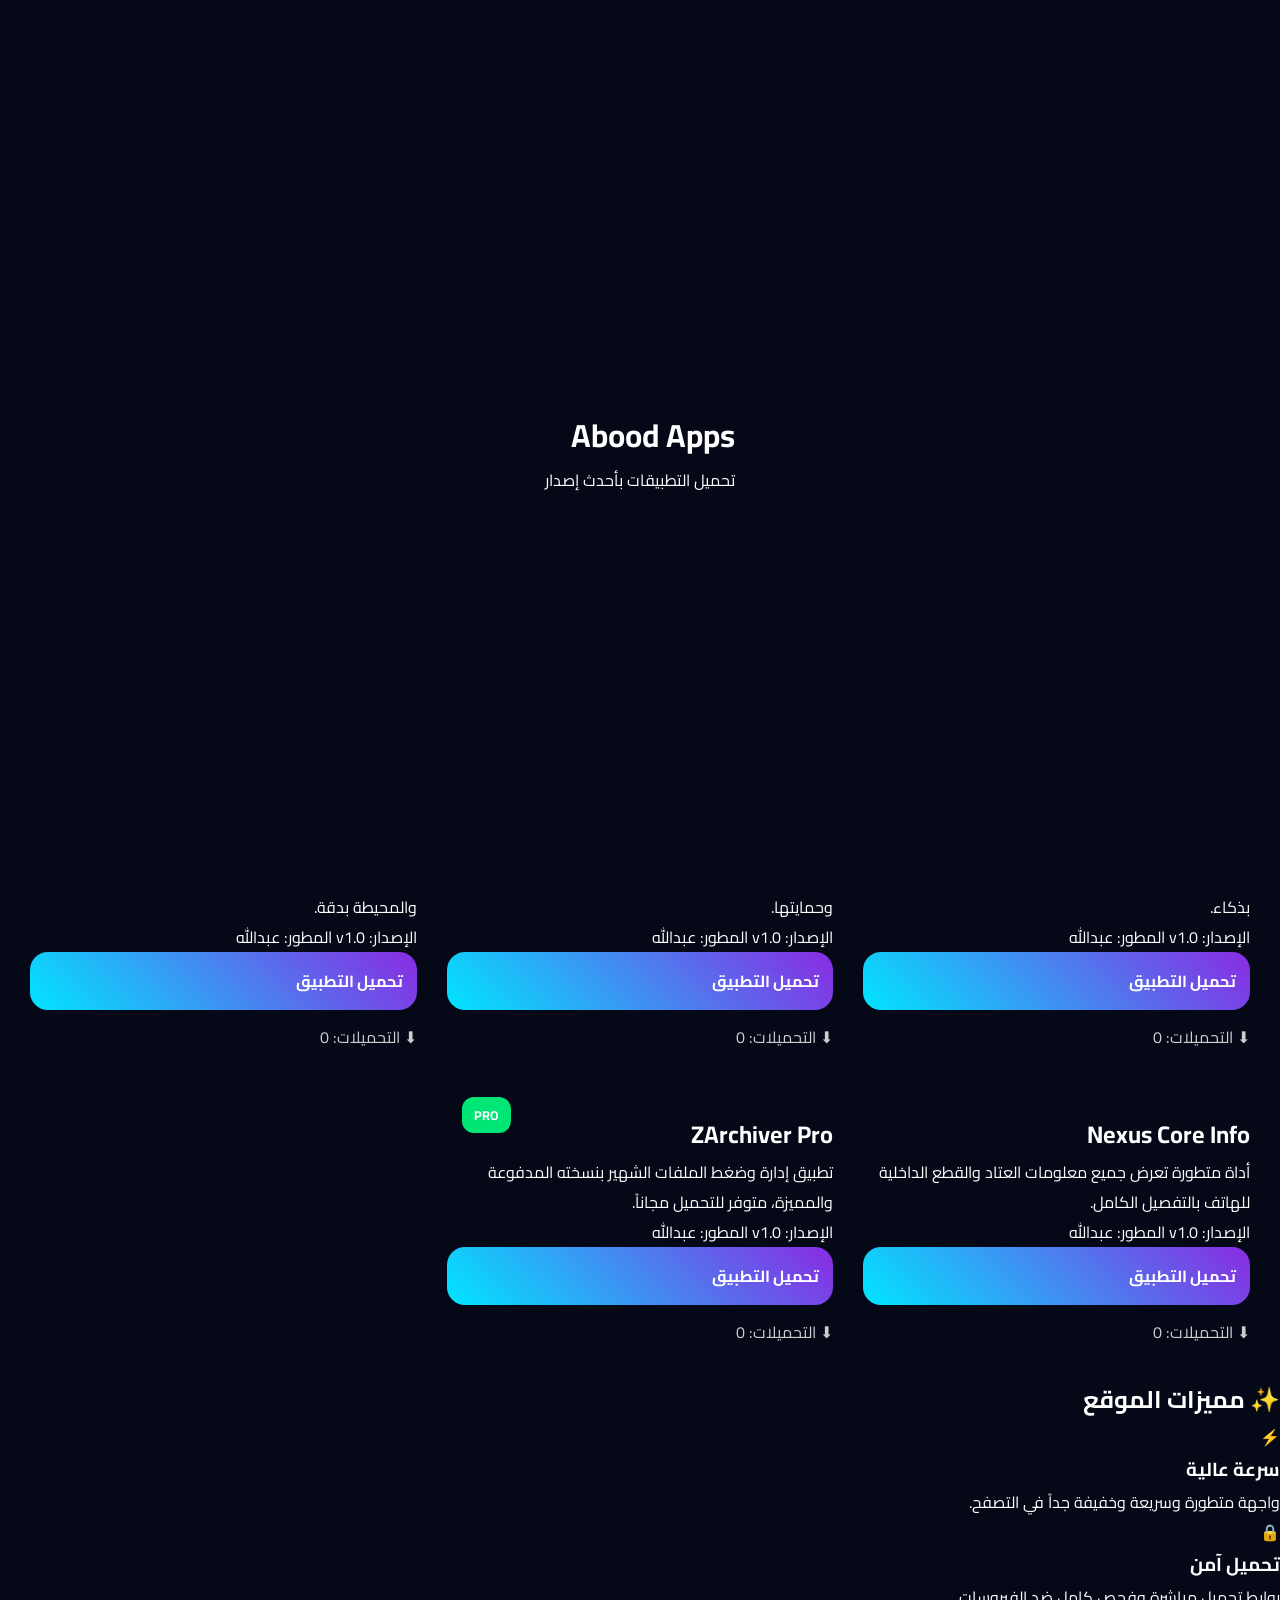
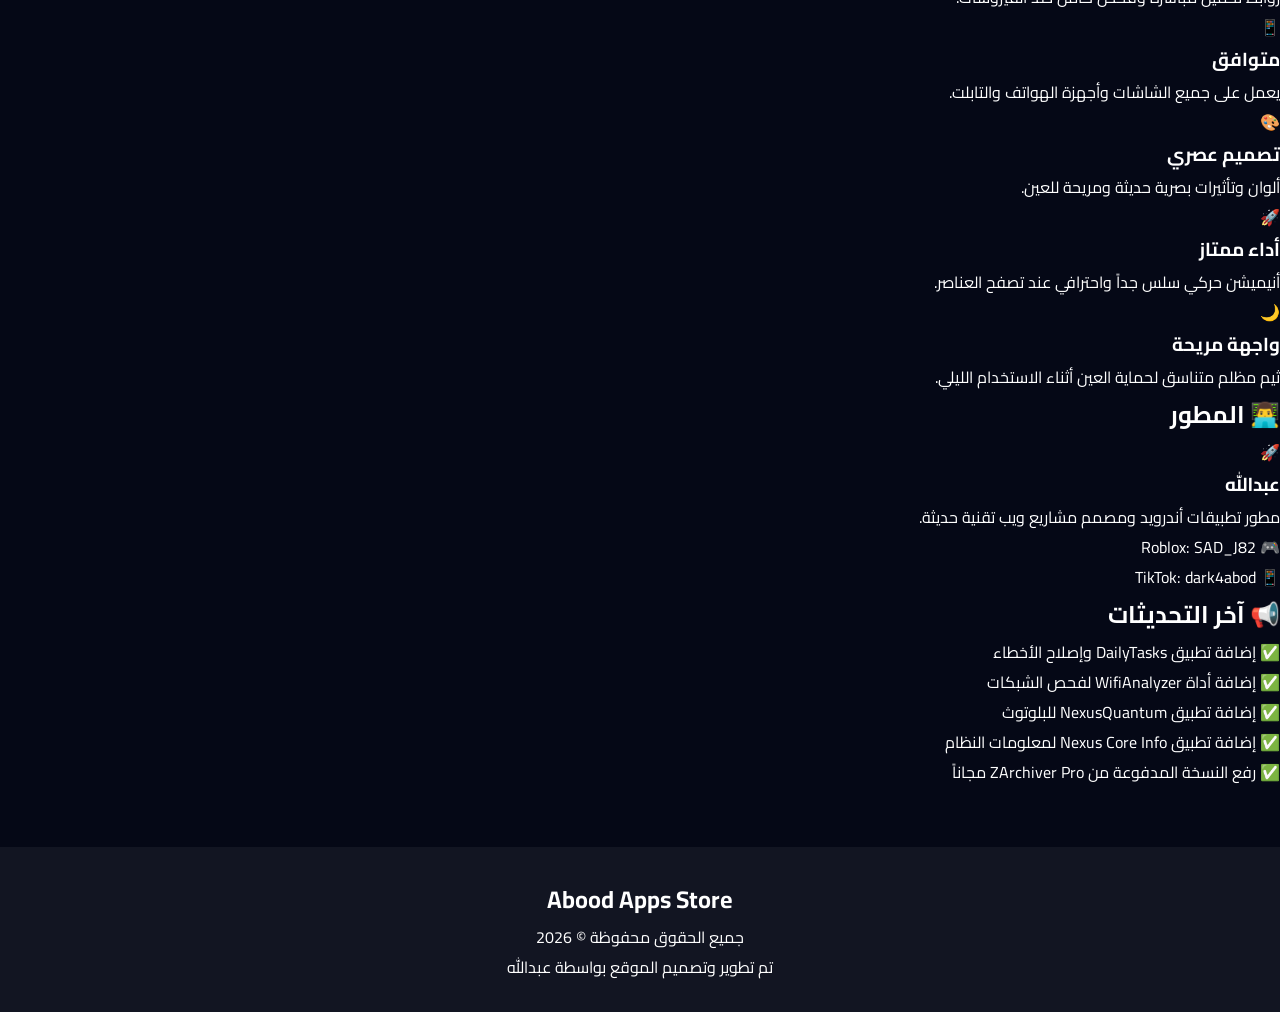
==== commit bd667d49: "Refine text content in index.html Updated various text descriptions for clarity and detail in the ap" ====
--- a/index.html
+++ b/index.html
@@ -7,324 +7,11 @@
     <meta name="description" content="Abood Apps Store - تحميل تطبيقات عبدالله">
     <meta name="theme-color" content="#0a0f1c">
     
+    <link rel="stylesheet" href="style.css">
+    
     <link rel="preconnect" href="https://fonts.googleapis.com">
     <link rel="preconnect" href="https://fonts.gstatic.com" crossorigin>
     <link href="https://fonts.googleapis.com/css2?family=Cairo:wght@300;400;600;700;800;900&display=swap" rel="stylesheet">
-
-    <style>
-        :root {
-            --bg-color: #0a0f1c;
-            --card-bg: #131b2e;
-            --text-color: #ffffff;
-            --text-muted: #8b9bb4;
-            --primary-color: #3b82f6;
-            --primary-hover: #1d4ed8;
-            --accent-color: #10b981;
-            --premium-color: #f59e0b;
-        }
-
-        * {
-            box-sizing: border-box;
-            margin: 0;
-            padding: 0;
-            font-family: 'Cairo', sans-serif;
-            scroll-behavior: smooth;
-        }
-
-        body {
-            background-color: var(--bg-color);
-            color: var(--text-color);
-            overflow-x: hidden;
-            padding-bottom: 60px;
-        }
-
-        /* --- شريط التقدم العلوي --- */
-        #scrollProgress {
-            position: fixed;
-            top: 0;
-            right: 0;
-            height: 4px;
-            background: linear-gradient(90deg, var(--primary-color), var(--accent-color));
-            width: 0%;
-            z-index: 10000;
-            transition: width 0.1s ease;
-        }
-
-        /* --- شاشة الترحيب (Splash Screen) --- */
-        #splash {
-            position: fixed;
-            top: 0;
-            left: 0;
-            width: 100%;
-            height: 100vh;
-            background-color: var(--bg-color);
-            display: flex;
-            justify-content: center;
-            align-items: center;
-            z-index: 9999;
-            opacity: 1;
-            transition: opacity 0.8s ease, visibility 0.8s;
-        }
-
-        .splash-content {
-            text-align: center;
-        }
-
-        .logo-circle {
-            width: 80px;
-            height: 80px;
-            background: linear-gradient(45deg, var(--primary-color), var(--accent-color));
-            border-radius: 50%;
-            margin: 0 auto 20px;
-            animation: pulse 2s infinite;
-        }
-
-        @keyframes pulse {
-            0% { transform: scale(0.95); box-shadow: 0 0 0 0 rgba(59, 130, 246, 0.7); }
-            70% { transform: scale(1); box-shadow: 0 0 0 15px rgba(59, 130, 246, 0); }
-            100% { transform: scale(0.95); box-shadow: 0 0 0 0 rgba(59, 130, 246, 0); }
-        }
-
-        .loading-bar {
-            width: 200px;
-            height: 6px;
-            background-color: #1e293b;
-            border-radius: 3px;
-            margin: 20px auto 0;
-            overflow: hidden;
-        }
-
-        .loading-fill {
-            height: 100%;
-            width: 0%;
-            background: linear-gradient(90deg, var(--primary-color), var(--accent-color));
-            animation: fillLoading 2.2s forwards ease-in-out;
-        }
-
-        @keyframes fillLoading {
-            0% { width: 0%; }
-            100% { width: 100%; }
-        }
-
-        /* --- زر العودة للأعلى --- */
-        #topBtn {
-            position: fixed;
-            bottom: 30px;
-            left: 30px;
-            background-color: var(--primary-color);
-            color: white;
-            border: none;
-            padding: 12px 16px;
-            border-radius: 50%;
-            cursor: pointer;
-            display: none;
-            z-index: 99;
-            font-size: 18px;
-            box-shadow: 0 4px 12px rgba(0,0,0,0.3);
-            transition: 0.3s;
-        }
-        #topBtn:hover { background-color: var(--primary-hover); }
-
-        /* --- الهيدر والقائمة --- */
-        header {
-            background-color: rgba(19, 27, 46, 0.8);
-            backdrop-filter: blur(10px);
-            position: sticky;
-            top: 0;
-            z-index: 90;
-            border-bottom: 1px solid #1e293b;
-        }
-
-        .navbar {
-            display: flex;
-            justify-content: space-between;
-            align-items: center;
-            max-width: 1200px;
-            margin: 0 auto;
-            padding: 15px 20px;
-        }
-
-        .logo {
-            font-size: 22px;
-            font-weight: 800;
-            color: #fff;
-        }
-
-        .nav-links a {
-            color: var(--text-muted);
-            text-decoration: none;
-            margin-right: 20px;
-            font-weight: 600;
-            transition: 0.3s;
-        }
-
-        .nav-links a:hover { color: var(--primary-color); }
-
-        /* --- القسم الرئيسي (Hero) --- */
-        .hero {
-            text-align: center;
-            padding: 80px 20px;
-            background: radial-gradient(circle at top, #1e293b 0%, var(--bg-color) 70%);
-        }
-
-        .hero h1 { font-size: 42px; margin-bottom: 15px; font-weight: 900; }
-        .hero p { color: var(--text-muted); font-size: 18px; margin-bottom: 30px; }
-
-        .hero-buttons .btn-primary, .hero-buttons .btn-secondary {
-            display: inline-block;
-            padding: 12px 30px;
-            border-radius: 8px;
-            text-decoration: none;
-            font-weight: 700;
-            margin: 5px;
-            transition: transform 0.1s, background-color 0.3s;
-        }
-
-        .btn-primary { background-color: var(--primary-color); color: #fff; }
-        .btn-primary:hover { background-color: var(--primary-hover); }
-        .btn-secondary { background-color: #1e293b; color: #fff; }
-        .btn-secondary:hover { background-color: #334155; }
-
-        /* --- الإحصائيات --- */
-        .stats {
-            display: flex;
-            justify-content: center;
-            gap: 20px;
-            flex-wrap: wrap;
-            max-width: 1000px;
-            margin: -30px auto 40px;
-            padding: 0 20px;
-        }
-
-        .stat-box {
-            background-color: var(--card-bg);
-            border: 1px solid #1e293b;
-            padding: 20px 40px;
-            border-radius: 12px;
-            text-align: center;
-            min-width: 180px;
-            box-shadow: 0 4px 10px rgba(0,0,0,0.2);
-        }
-        .stat-box h2 { color: var(--primary-color); font-weight: 800; }
-        .stat-box p { color: var(--text-muted); font-size: 14px; }
-
-        /* --- قسم البحث --- */
-        .search-section { text-align: center; margin-bottom: 40px; padding: 0 20px; }
-        #search {
-            width: 100%;
-            max-width: 500px;
-            padding: 14px 20px;
-            border-radius: 8px;
-            border: 1px solid #1e293b;
-            background-color: var(--card-bg);
-            color: white;
-            font-size: 16px;
-            outline: none;
-            transition: 0.3s;
-        }
-        #search:focus { border-color: var(--primary-color); box-shadow: 0 0 8px rgba(59, 130, 246, 0.4); }
-
-        /* --- التطبيق المميز --- */
-        .featured { max-width: 1000px; margin: 0 auto 50px; padding: 0 20px; }
-        .featured-card {
-            background: linear-gradient(135deg, #1e293b, var(--card-bg));
-            border: 2px solid var(--primary-color);
-            border-radius: 16px;
-            padding: 30px;
-            display: flex;
-            align-items: center;
-            gap: 30px;
-            flex-wrap: wrap;
-        }
-        .featured-card img { width: 120px; height: 120px; border-radius: 24px; object-fit: cover; }
-        .featured-info { flex: 1; }
-        .featured-badge { background-color: var(--primary-color); padding: 4px 10px; border-radius: 6px; font-size: 12px; font-weight: 700; }
-        .featured-info h2 { margin: 10px 0; font-weight: 800; }
-        .featured-info p { color: var(--text-muted); margin-bottom: 20px; }
-
-        /* --- شبكة التطبيقات --- */
-        .apps {
-            display: grid;
-            grid-template-columns: repeat(auto-fill, minmax(280px, 1fr));
-            gap: 25px;
-            max-width: 1200px;
-            margin: 0 auto 60px;
-            padding: 0 20px;
-        }
-
-        .app-card {
-            background-color: var(--card-bg);
-            border: 1px solid #1e293b;
-            border-radius: 16px;
-            padding: 24px;
-            text-align: center;
-            position: relative;
-            display: flex;
-            flex-direction: column;
-            align-items: center;
-            box-shadow: 0 4px 15px rgba(0,0,0,0.15);
-        }
-
-        .app-card img { width: 90px; height: 90px; border-radius: 20px; margin-bottom: 15px; object-fit: cover; }
-        .app-card h2 { font-size: 20px; margin-bottom: 8px; font-weight: 700; }
-        .app-card p { color: var(--text-muted); font-size: 14px; margin-bottom: 15px; flex-grow: 1; }
-
-        .badge { position: absolute; top: 15px; right: 15px; padding: 4px 12px; border-radius: 20px; font-size: 11px; font-weight: 800; }
-        .badge.new { background-color: var(--accent-color); color: white; }
-        .badge.pro { background-color: var(--premium-color); color: white; }
-        .premium-card { border-color: rgba(245, 158, 11, 0.3); }
-
-        .app-info { display: flex; justify-content: space-between; width: 100%; margin-bottom: 15px; font-size: 12px; color: var(--text-muted); }
-
-        .download-btn {
-            display: block;
-            width: 100%;
-            padding: 10px 0;
-            background-color: var(--primary-color);
-            color: white;
-            text-decoration: none;
-            border-radius: 8px;
-            font-weight: 700;
-            transition: 0.3s;
-        }
-        .download-btn:hover { background-color: var(--primary-hover); }
-        .premium-btn { background-color: var(--premium-color); }
-        .premium-btn:hover { background-color: #d97706; }
-
-        /* --- المميزات والتحديثات --- */
-        .section-title { text-align: center; font-size: 28px; margin-bottom: 30px; font-weight: 800; }
-        .features { max-width: 1200px; margin: 0 auto 60px; padding: 0 20px; }
-        .features-grid { display: grid; grid-template-columns: repeat(auto-fill, minmax(250px, 1fr)); gap: 20px; }
-        
-        .feature-box {
-            background-color: var(--card-bg);
-            padding: 25px;
-            border-radius: 12px;
-            border: 1px solid #1e293b;
-            text-align: center;
-        }
-        .feature-box h3 { margin: 10px 0 5px; font-size: 18px; }
-        .feature-box p { color: var(--text-muted); font-size: 14px; }
-
-        .developer-section, .updates { max-width: 800px; margin: 0 auto 60px; padding: 0 20px; text-align: center; }
-        .developer-card { background-color: var(--card-bg); border: 1px solid #1e293b; padding: 30px; border-radius: 16px; }
-        .developer-avatar { width: 70px; height: 70px; background-color: #1e293b; border-radius: 50%; display: flex; justify-content: center; align-items: center; font-size: 28px; margin: 0 auto 15px; }
-        .developer-links { display: flex; justify-content: center; gap: 20px; margin-top: 15px; color: var(--text-muted); }
-
-        .update-box { background-color: #131b2e; border-right: 4px solid var(--accent-color); padding: 12px 20px; text-align: right; border-radius: 4px; margin-bottom: 10px; }
-
-        /* --- الفوتر --- */
-        footer { text-align: center; padding: 40px 20px; background-color: #060a12; border-top: 1px solid #1e293b; color: var(--text-muted); font-size: 14px; }
-        footer h2 { color: white; margin-bottom: 10px; }
-
-        /* الخلفية المتحركة */
-        .background { position: fixed; top:0; left:0; width:100%; height:100%; z-index:-1; overflow:hidden; opacity: 0.05; }
-        .background span { position: absolute; display: block; width: 20px; height: 20px; background: white; animation: move 25s linear infinite; bottom: -150px; }
-        .background span:nth-child(1) { left: 25%; width: 80px; height: 80px; animation-delay: 0s; }
-        .background span:nth-child(2) { left: 10%; width: 20px; height: 20px; animation-delay: 2s; animation-duration: 12s; }
-        .background span:nth-child(3) { left: 70%; width: 20px; height: 20px; animation-delay: 4s; }
-        @keyframes move { 0% { transform: translateY(0) rotate(0deg); opacity: 1; border-radius: 0; } 100% { transform: translateY(-1000px) rotate(720deg); opacity: 0; border-radius: 50%; } }
-    </style>
 </head>
 <body>
 
@@ -342,7 +29,12 @@
     </div>
 
     <div class="background">
-        <span></span><span></span><span></span><span></span><span></span><span></span>
+        <span></span>
+        <span></span>
+        <span></span>
+        <span></span>
+        <span></span>
+        <span></span>
     </div>
 
     <button id="topBtn">⬆</button>
@@ -361,7 +53,7 @@
     <section class="hero">
         <div class="hero-content">
             <h1>أفضل تطبيقات عبدالله</h1>
-            <p>متجر تطبيقات حديث وسريع وآمن مع تصميم احترافي.</p>
+            <p>متجر تطبيقات حديث وسريع وآمن مع تصميم احترافي متكامل.</p>
             <div class="hero-buttons">
                 <a href="#apps" class="btn-primary">استعراض التطبيقات</a>
                 <a href="#developer" class="btn-secondary">عن المطور</a>
@@ -371,21 +63,21 @@
 
     <section class="stats">
         <div class="stat-box">
-            <h2 id="appCount">5</h2>
-            <p>تطبيقات</p>
+            <h2 id="appCount">0</h2>
+            <p>تطبيقات متوفرة</p>
         </div>
         <div class="stat-box">
             <h2>100%</h2>
-            <p>مجاني</p>
+            <p>مجاني وآمن</p>
         </div>
         <div class="stat-box">
             <h2>2026</h2>
-            <p>آخر تحديث</p>
+            <p>آخر تحديث للمتجر</p>
         </div>
     </section>
 
     <section class="search-section">
-        <input type="text" id="search" placeholder="ابحث عن تطبيق...">
+        <input type="text" id="search" placeholder="ابحث عن تطبيق معين...">
     </section>
 
     <section id="featured" class="featured">
@@ -394,43 +86,56 @@
             <div class="featured-info">
                 <span class="featured-badge">⭐ التطبيق المميز</span>
                 <h2>WifiAnalyzer</h2>
-                <p>تحليل شبكات الواي فاي وعرض معلومات الشبكة بشكل احترافي.</p>
+                <p>تحليل شبكات الواي فاي وعرض معلومات وإشارات الشبكة المحيطة بك بشكل احترافي ومفصل.</p>
                 <a href="https://www.mediafire.com/file/r5xr1eg9iya4r19/WifiAnalyzer.apk/file" target="_blank" class="download-btn">تحميل الآن</a>
             </div>
         </div>
     </section>
 
     <section id="apps" class="apps">
+        
         <div class="app-card">
             <div class="badge new">NEW</div>
             <img src="./images/dailytasks.png" alt="DailyTasks" loading="lazy">
             <h2>DailyTasks</h2>
-            <p>إدارة المهام اليومية بسهولة وتنظيم الأعمال.</p>
-            <div class="app-info"><span>Version 1</span><span>عبدالله</span></div>
+            <p>إدارة المهام اليومية بسهولة وتنظيم الأعمال والواجبات بذكاء.</p>
+            <div class="app-info">
+                <span>الإصدار: v1.0</span>
+                <span>المطور: عبدالله</span>
+            </div>
             <a href="https://www.mediafire.com/file/o0tm3dq8w9d4ea6/DailyTasks.apk/file" target="_blank" class="download-btn">تحميل التطبيق</a>
         </div>
 
         <div class="app-card">
             <img src="./images/wifianalyzer.png" alt="WifiAnalyzer" loading="lazy">
             <h2>WifiAnalyzer</h2>
-            <p>تحليل الواي فاي وعرض معلومات الشبكة.</p>
-            <div class="app-info"><span>Version 1</span><span>عبدالله</span></div>
+            <p>تحليل الواي فاي وعرض معلومات الشبكة وقوة الإشارة وحمايتها.</p>
+            <div class="app-info">
+                <span>الإصدار: v1.0</span>
+                <span>المطور: عبدالله</span>
+            </div>
             <a href="https://www.mediafire.com/file/r5xr1eg9iya4r19/WifiAnalyzer.apk/file" target="_blank" class="download-btn">تحميل التطبيق</a>
         </div>
 
         <div class="app-card">
             <img src="./images/nexusquantum.png" alt="NexusQuantum" loading="lazy">
             <h2>NexusQuantum</h2>
-            <p>عرض معلومات البلوتوث والأجهزة المتصلة.</p>
-            <div class="app-info"><span>Version 1</span><span>عبدالله</span></div>
+            <p>فحص وعرض معلومات البلوتوث والأجهزة المتصلة والمحيطة بدقة.</p>
+            <div class="app-info">
+                <span>الإصدار: v1.0</span>
+                <span>المطور: عبدالله</span>
+            </div>
             <a href="https://www.mediafire.com/file/a0hyteykeagyn49/NexusQuantum.apk/file" target="_blank" class="download-btn">تحميل التطبيق</a>
         </div>
-
+        
         <div class="app-card">
             <img src="./images/nexuscoreinfo.png" alt="Nexus Core Info" loading="lazy">
             <h2>Nexus Core Info</h2>
-            <p>يعرض جميع معلومات الهاتف بالتفصيل الكامل.</p>
-            <div class="app-info"><span>Version 1</span><span>عبدالله</span></div>
+            <p>أداة متطورة تعرض جميع معلومات العتاد والقطع الداخلية للهاتف بالتفصيل الكامل.</p>
+            <div class="app-info">
+                <span>الإصدار: v1.0</span>
+                <span>المطور: عبدالله</span>
+            </div>
             <a href="https://www.mediafire.com/file/egikafw8wv7hy3s/Nexus+Core+Info.apk/file" target="_blank" class="download-btn">تحميل التطبيق</a>
         </div>
 
@@ -438,21 +143,25 @@
             <div class="badge pro">PRO</div>
             <img src="./images/zarchiver.png" alt="ZArchiver Pro" loading="lazy">
             <h2>ZArchiver Pro</h2>
-            <p>تطبيق مدفوع متوفر للتحميل مجاناً.</p>
-            <div class="app-info"><span>Version 1</span><span>عبدالله</span></div>
+            <p>تطبيق إدارة وضغط الملفات الشهير بنسخته المدفوعة والمميزة، متوفر للتحميل مجاناً.</p>
+            <div class="app-info">
+                <span>الإصدار: v1.0</span>
+                <span>المطور: عبدالله</span>
+            </div>
             <a href="https://www.mediafire.com/file/2n9j001scmztpwv/ZArchiver+Pro.apk/file" target="_blank" class="download-btn premium-btn">تحميل التطبيق</a>
         </div>
+
     </section>
 
     <section class="features">
         <h2 class="section-title">✨ مميزات الموقع</h2>
         <div class="features-grid">
-            <div class="feature-box">⚡<h3>سرعة عالية</h3><p>واجهة سريعة وخفيفة.</p></div>
-            <div class="feature-box">🔒<h3>تحميل آمن</h3><p>روابط تحميل مباشرة.</p></div>
-            <div class="feature-box">📱<h3>متوافق</h3><p>يعمل على جميع الأجهزة.</p></div>
-            <div class="feature-box">🎨<h3>تصميم عصري</h3><p>ألوان وتأثيرات حديثة.</p></div>
-            <div class="feature-box">🚀<h3>أداء ممتاز</h3><p>أنيميشن سلس واحترافي.</p></div>
-            <div class="feature-box">🌙<h3>واجهة مريحة</h3><p>ألوان مناسبة للعين.</p></div>
+            <div class="feature-box">⚡<h3>سرعة عالية</h3><p>واجهة متطورة وسريعة وخفيفة جداً في التصفح.</p></div>
+            <div class="feature-box">🔒<h3>تحميل آمن</h3><p>روابط تحميل مباشرة وفحص كامل ضد الفيروسات.</p></div>
+            <div class="feature-box">📱<h3>متوافق</h3><p>يعمل على جميع الشاشات وأجهزة الهواتف والتابلت.</p></div>
+            <div class="feature-box">🎨<h3>تصميم عصري</h3><p>ألوان وتأثيرات بصرية حديثة ومريحة للعين.</p></div>
+            <div class="feature-box">🚀<h3>أداء ممتاز</h3><p>أنيميشن حركي سلس جداً واحترافي عند تصفح العناصر.</p></div>
+            <div class="feature-box">🌙<h3>واجهة مريحة</h3><p>ثيم مظلم متناسق لحماية العين أثناء الاستخدام الليلي.</p></div>
         </div>
     </section>
 
@@ -461,7 +170,7 @@
         <div class="developer-card">
             <div class="developer-avatar">🚀</div>
             <h3>عبدالله</h3>
-            <p>مطور تطبيقات أندرويد ومشاريع تقنية.</p>
+            <p>مطور تطبيقات أندرويد ومصمم مشاريع ويب تقنية حديثة.</p>
             <div class="developer-links">
                 <div>🎮 Roblox: SAD_J82</div>
                 <div>📱 TikTok: dark4abod</div>
@@ -471,122 +180,20 @@
 
     <section class="updates">
         <h2 class="section-title">📢 آخر التحديثات</h2>
-        <div class="update-box">✅ إضافة DailyTasks</div>
-        <div class="update-box">✅ إضافة WifiAnalyzer</div>
-        <div class="update-box">✅ إضافة NexusQuantum</div>
-        <div class="update-box">✅ إضافة Nexus Core Info</div>
-        <div class="update-box">✅ إضافة ZArchiver Pro</div>
+        <div class="update-box">✅ إضافة تطبيق DailyTasks وإصلاح الأخطاء</div>
+        <div class="update-box">✅ إضافة أداة WifiAnalyzer لفحص الشبكات</div>
+        <div class="update-box">✅ إضافة تطبيق NexusQuantum للبلوتوث</div>
+        <div class="update-box">✅ إضافة تطبيق Nexus Core Info لمعلومات النظام</div>
+        <div class="update-box">✅ رفع النسخة المدفوعة من ZArchiver Pro مجاناً</div>
     </section>
 
     <footer>
         <h2>Abood Apps Store</h2>
         <p>جميع الحقوق محفوظة © <span id="year"></span></p>
-        <p>تم تطوير الموقع بواسطة عبدالله</p>
+        <p>تم تطوير وتصميم الموقع بواسطة عبدالله</p>
     </footer>
 
-    <script>
-        // --- شاشة الترحيب ---
-        window.addEventListener("load", () => {
-            setTimeout(() => {
-                const splash = document.getElementById("splash");
-                if (splash) {
-                    splash.style.opacity = "0";
-                    setTimeout(() => {
-                        splash.style.display = "none";
-                        splash.remove();
-                    }, 800);
-                }
-            }, 2200); // مدة عرض شاشة التحميل ممتدة لتتناسب مع الـ animation
-        });
-
-        // --- السنة التلقائية في الفوتر ---
-        const yearElement = document.getElementById("year");
-        if (yearElement) { yearElement.textContent = new Date().getFullYear(); }
-
-        // --- شريط التقدم العلوي ---
-        window.addEventListener("scroll", () => {
-            const winScroll = document.documentElement.scrollTop;
-            const height = document.documentElement.scrollHeight - document.documentElement.clientHeight;
-            const scrolled = (winScroll / height) * 100;
-            const progress = document.getElementById("scrollProgress");
-            if (progress && height > 0) { progress.style.width = scrolled + "%"; }
-        });
-
-        // --- زر العودة للأعلى ---
-        const topBtn = document.getElementById("topBtn");
-        window.addEventListener("scroll", () => {
-            if (!topBtn) return;
-            if (window.scrollY > 300) { topBtn.style.display = "block"; } 
-            else { topBtn.style.display = "none"; }
-        });
-
-        if (topBtn) {
-            topBtn.addEventListener("click", () => {
-                window.scrollTo({ top: 0, behavior: "smooth" });
-            });
-        }
-
-        // --- نظام البحث الذكي عن التطبيقات ---
-        const search = document.getElementById("search");
-        if (search) {
-            search.addEventListener("input", () => {
-                const value = search.value.toLowerCase().trim();
-                document.querySelectorAll(".app-card").forEach(card => {
-                    const text = card.innerText.toLowerCase();
-                    card.style.display = text.includes(value) ? "flex" : "none";
-                });
-            });
-        }
-
-        // --- أنيميشن ظهور العناصر عند السكرول ---
-        const observer = new IntersectionObserver(entries => {
-            entries.forEach(entry => {
-                if (entry.isIntersecting) {
-                    entry.target.style.opacity = "1";
-                    entry.target.style.transform = "translateY(0px)";
-                }
-            });
-        }, { threshold: 0.1 });
-
-        document.querySelectorAll(".app-card, .feature-box, .stat-box, .update-box, .developer-card, .featured-card").forEach(item => {
-            item.style.opacity = "0";
-            item.style.transform = "translateY(30px)";
-            item.style.transition = "0.6s ease-out";
-            observer.observe(item);
-        });
-
-        // --- عداد تحميلات التطبيقات المحلي ---
-        document.querySelectorAll(".app-card .download-btn").forEach((btn, index) => {
-            const key = "app_downloads_" + index;
-            let count = localStorage.getItem(key) || 0;
-
-            const counter = document.createElement("div");
-            counter.className = "download-counter";
-            counter.innerHTML = "⬇ التحميلات: " + count;
-            counter.style.marginTop = "12px";
-            counter.style.fontSize = "13px";
-            counter.style.opacity = "0.8";
-            btn.parentElement.appendChild(counter);
-
-            btn.addEventListener("click", () => {
-                count++;
-                localStorage.setItem(key, count);
-                counter.innerHTML = "⬇ التحميلات: " + count;
-            });
-        });
-
-        // --- استبدال الصور التالفة تلقائياً برابط احتياطي ---
-        document.querySelectorAll("img").forEach(img => {
-            img.onerror = function() {
-                this.src = "https://via.placeholder.com/512x512?text=App";
-            };
-        });
-
-        // --- عداد الزيارات المحلي في الكونسول ---
-        let visits = localStorage.getItem("abood_visits") || 0;
-        visits++;
-        localStorage.setItem("abood_visits", visits);
-        console.log("🚀 Welcome To Abood Apps Store! Visitors:", visits);
-    </script>
+    <script src="script.js"></script>
 </body>
 </html>
+
--- a/style.css
+++ b/style.css
@@ -0,0 +1,365 @@
+*{
+margin:0;
+padding:0;
+box-sizing:border-box;
+font-family:'Cairo',sans-serif;
+scroll-behavior:smooth;
+}
+
+body{
+background:#050816;
+color:white;
+overflow-x:hidden;
+min-height:100vh;
+}
+
+/* شاشة الترحيب */
+
+#splash{
+position:fixed;
+top:0;
+left:0;
+width:100%;
+height:100%;
+background:#050816;
+display:flex;
+justify-content:center;
+align-items:center;
+z-index:99999;
+transition:1s;
+}
+
+.logo-container{
+text-align:center;
+animation:zoomIn 1.5s ease;
+}
+
+.logo-container h1{
+font-size:4rem;
+font-weight:800;
+}
+
+.logo-container p{
+margin-top:10px;
+opacity:.8;
+}
+
+.logo-glow{
+width:130px;
+height:130px;
+margin:auto;
+border-radius:50%;
+background:linear-gradient(45deg,#00e5ff,#8a2be2);
+filter:blur(40px);
+margin-bottom:20px;
+}
+
+@keyframes zoomIn{
+from{
+opacity:0;
+transform:scale(.5);
+}
+to{
+opacity:1;
+transform:scale(1);
+}
+}
+
+/* الخلفية */
+
+.animated-bg{
+position:fixed;
+top:0;
+left:0;
+width:100%;
+height:100%;
+overflow:hidden;
+z-index:-1;
+}
+
+.animated-bg span{
+position:absolute;
+display:block;
+border-radius:50%;
+background:rgba(255,255,255,.05);
+animation:float 25s linear infinite;
+}
+
+.animated-bg span:nth-child(1){
+width:300px;
+height:300px;
+left:5%;
+top:10%;
+}
+
+.animated-bg span:nth-child(2){
+width:250px;
+height:250px;
+right:10%;
+top:20%;
+}
+
+.animated-bg span:nth-child(3){
+width:180px;
+height:180px;
+left:40%;
+top:70%;
+}
+
+.animated-bg span:nth-child(4){
+width:400px;
+height:400px;
+right:30%;
+bottom:-100px;
+}
+
+.animated-bg span:nth-child(5){
+width:150px;
+height:150px;
+left:70%;
+bottom:20%;
+}
+
+@keyframes float{
+0%{
+transform:translateY(0px) rotate(0deg);
+}
+50%{
+transform:translateY(-50px) rotate(180deg);
+}
+100%{
+transform:translateY(0px) rotate(360deg);
+}
+}
+
+/* الهيدر */
+
+header{
+text-align:center;
+padding:60px 20px;
+}
+
+.main-title{
+font-size:3rem;
+font-weight:800;
+background:linear-gradient(90deg,#00e5ff,#8a2be2,#00e5ff);
+background-size:300%;
+-webkit-background-clip:text;
+-webkit-text-fill-color:transparent;
+animation:gradientMove 8s infinite linear;
+}
+
+@keyframes gradientMove{
+0%{background-position:0%;}
+100%{background-position:300%;}
+}
+
+.subtitle{
+margin-top:15px;
+font-size:1.2rem;
+opacity:.8;
+}
+
+.developer-box{
+margin-top:25px;
+display:flex;
+gap:15px;
+justify-content:center;
+flex-wrap:wrap;
+}
+
+.developer-box div{
+background:rgba(255,255,255,.08);
+padding:12px 20px;
+border-radius:20px;
+backdrop-filter:blur(10px);
+}
+
+/* البحث */
+
+.search-section{
+display:flex;
+justify-content:center;
+padding:10px 20px 40px;
+}
+
+#search{
+width:100%;
+max-width:500px;
+padding:15px;
+border:none;
+outline:none;
+border-radius:25px;
+font-size:17px;
+background:rgba(255,255,255,.08);
+color:white;
+backdrop-filter:blur(15px);
+}
+
+/* الإحصائيات */
+
+.stats{
+display:flex;
+justify-content:center;
+gap:20px;
+flex-wrap:wrap;
+padding:10px 20px 40px;
+}
+
+.stat-card{
+background:rgba(255,255,255,.08);
+padding:20px;
+border-radius:20px;
+min-width:150px;
+text-align:center;
+backdrop-filter:blur(15px);
+transition:.4s;
+}
+
+.stat-card:hover{
+transform:translateY(-8px);
+}
+
+/* التطبيقات */
+
+.apps{
+display:grid;
+grid-template-columns:repeat(auto-fit,minmax(300px,1fr));
+gap:30px;
+padding:30px;
+max-width:1400px;
+margin:auto;
+}
+
+.card{
+background:rgba(255,255,255,.08);
+border:1px solid rgba(255,255,255,.1);
+backdrop-filter:blur(20px);
+border-radius:30px;
+padding:25px;
+text-align:center;
+position:relative;
+overflow:hidden;
+transition:.4s;
+}
+
+.card:hover{
+transform:translateY(-12px) scale(1.03);
+box-shadow:0 20px 50px rgba(0,229,255,.2);
+}
+
+.card img{
+width:130px;
+height:130px;
+object-fit:cover;
+border-radius:30px;
+margin-bottom:15px;
+transition:.4s;
+}
+
+.card:hover img{
+transform:scale(1.08);
+}
+
+.card h2{
+margin-bottom:10px;
+}
+
+.desc{
+opacity:.85;
+line-height:1.8;
+margin-bottom:15px;
+}
+
+.info{
+display:flex;
+justify-content:space-between;
+gap:10px;
+flex-wrap:wrap;
+margin-bottom:20px;
+font-size:.9rem;
+opacity:.8;
+}
+
+.download-btn{
+display:block;
+text-decoration:none;
+background:linear-gradient(45deg,#00e5ff,#8a2be2);
+padding:14px;
+border-radius:18px;
+font-weight:bold;
+color:white;
+transition:.3s;
+}
+
+.download-btn:hover{
+transform:scale(1.05);
+}
+
+.badge{
+position:absolute;
+top:15px;
+left:15px;
+background:#00e676;
+padding:6px 12px;
+border-radius:12px;
+font-size:.8rem;
+font-weight:bold;
+}
+
+.premium-badge{
+background:#ff9800;
+}
+
+/* زر الأعلى */
+
+#topBtn{
+position:fixed;
+bottom:25px;
+right:25px;
+width:55px;
+height:55px;
+border:none;
+border-radius:50%;
+background:linear-gradient(45deg,#00e5ff,#8a2be2);
+color:white;
+font-size:22px;
+cursor:pointer;
+z-index:999;
+display:none;
+}
+
+/* الفوتر */
+
+footer{
+margin-top:60px;
+padding:30px;
+text-align:center;
+background:rgba(255,255,255,.05);
+}
+
+footer h3{
+margin-bottom:10px;
+}
+
+/* الجوال */
+
+@media(max-width:768px){
+
+.main-title{
+font-size:2rem;
+}
+
+.logo-container h1{
+font-size:2.5rem;
+}
+
+.apps{
+padding:15px;
+}
+
+.card{
+padding:20px;
+}
+
+   }
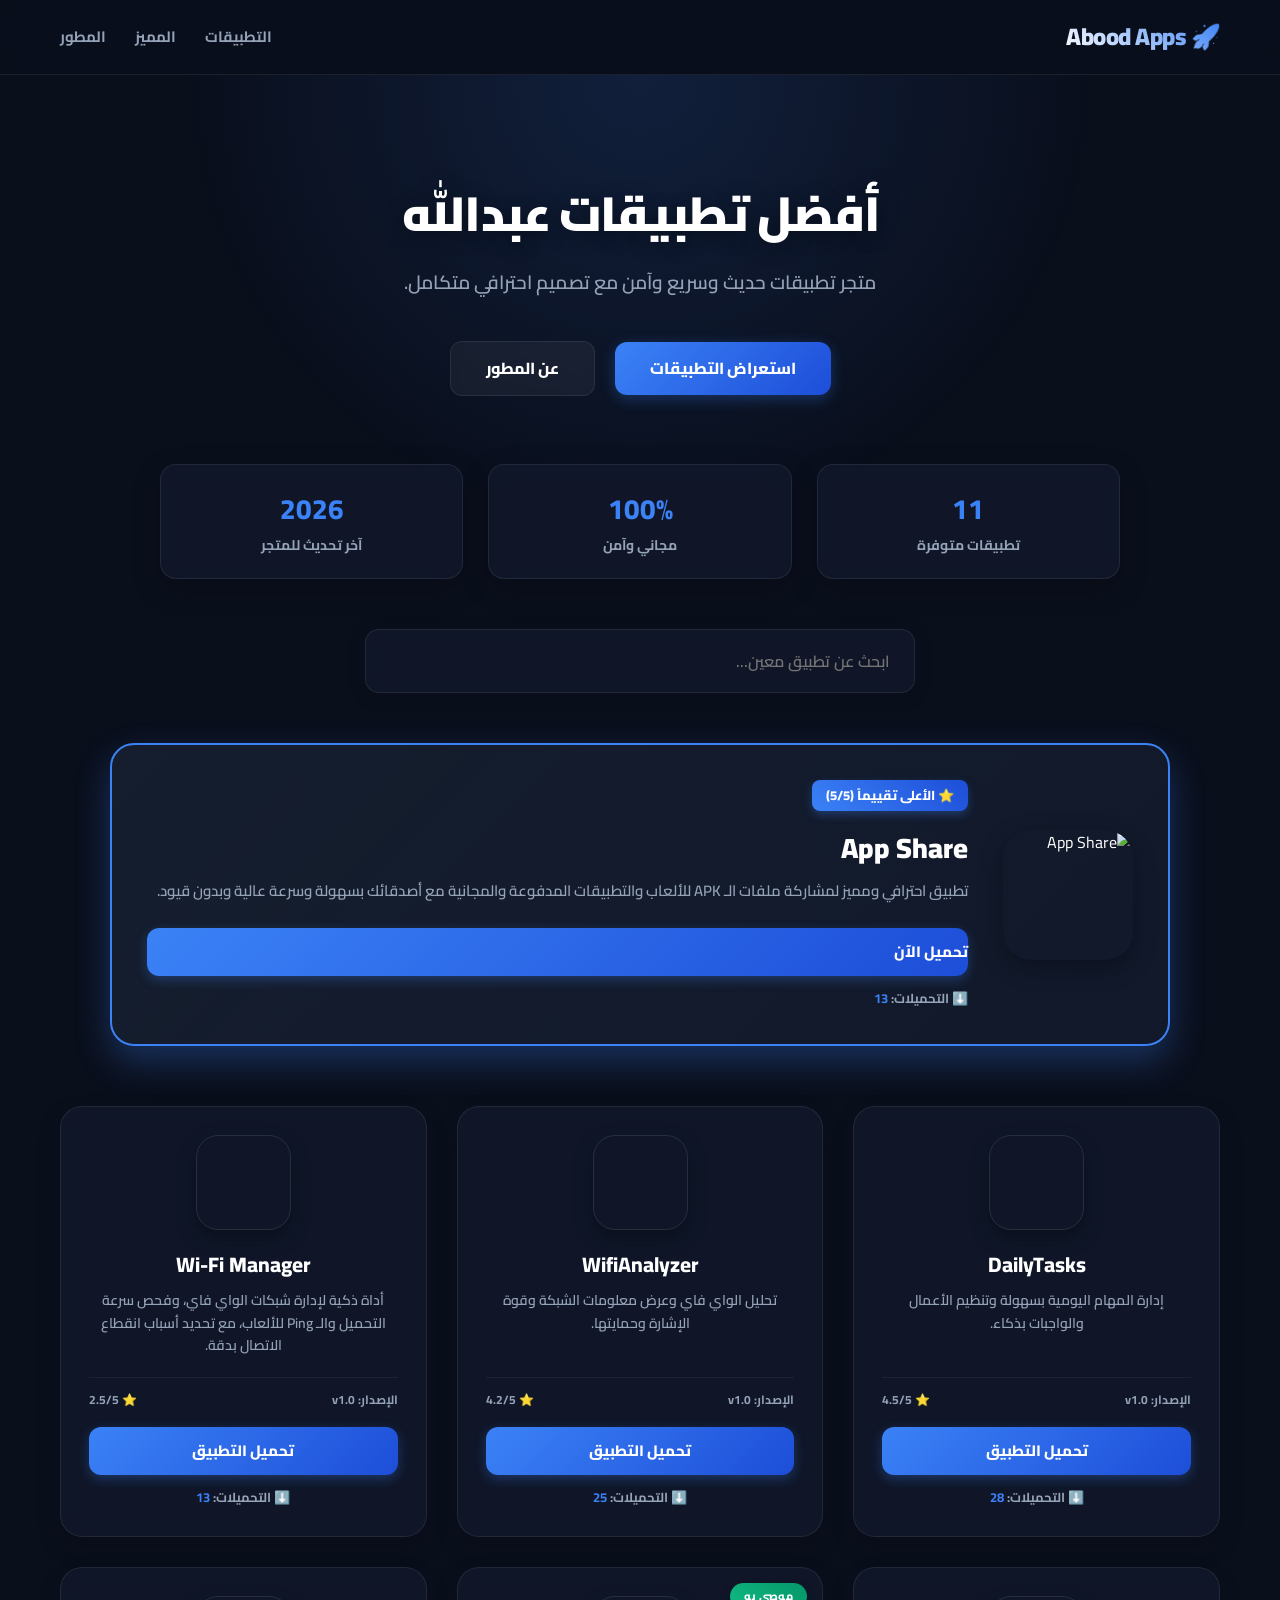
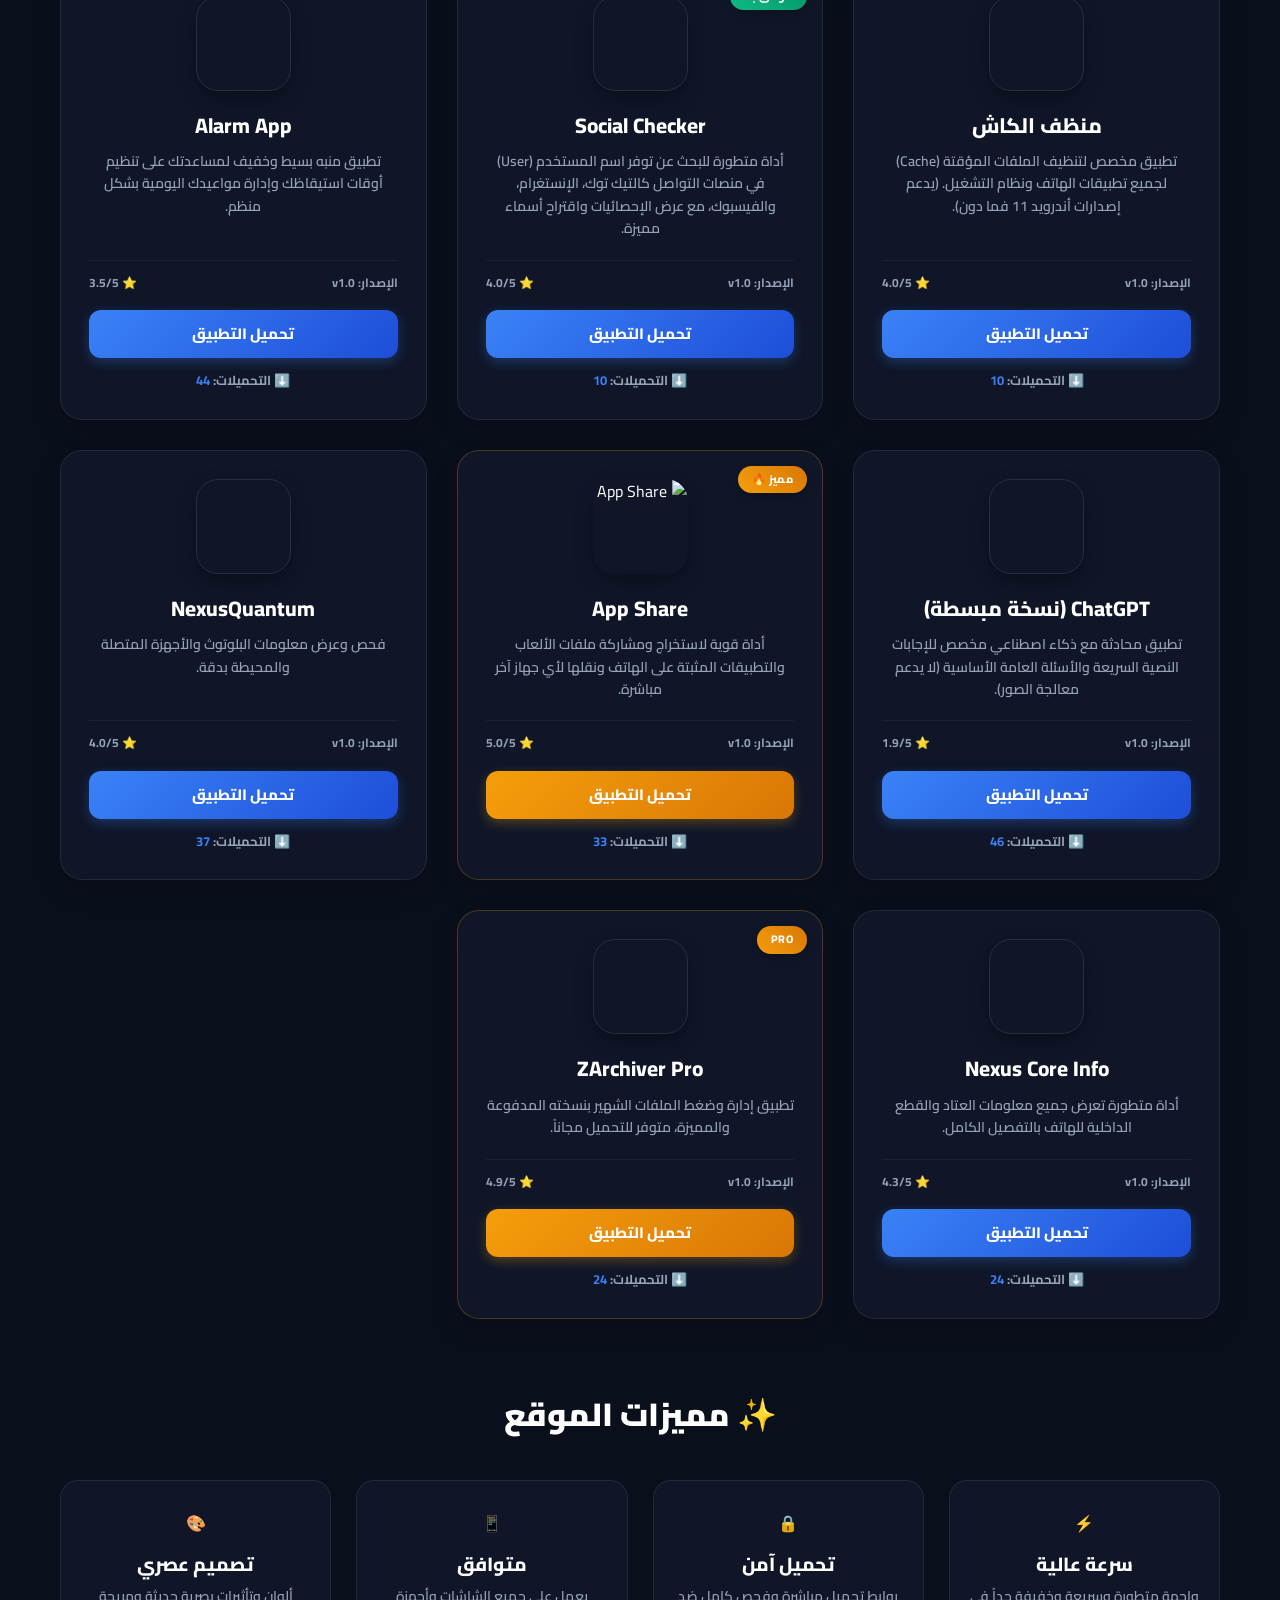
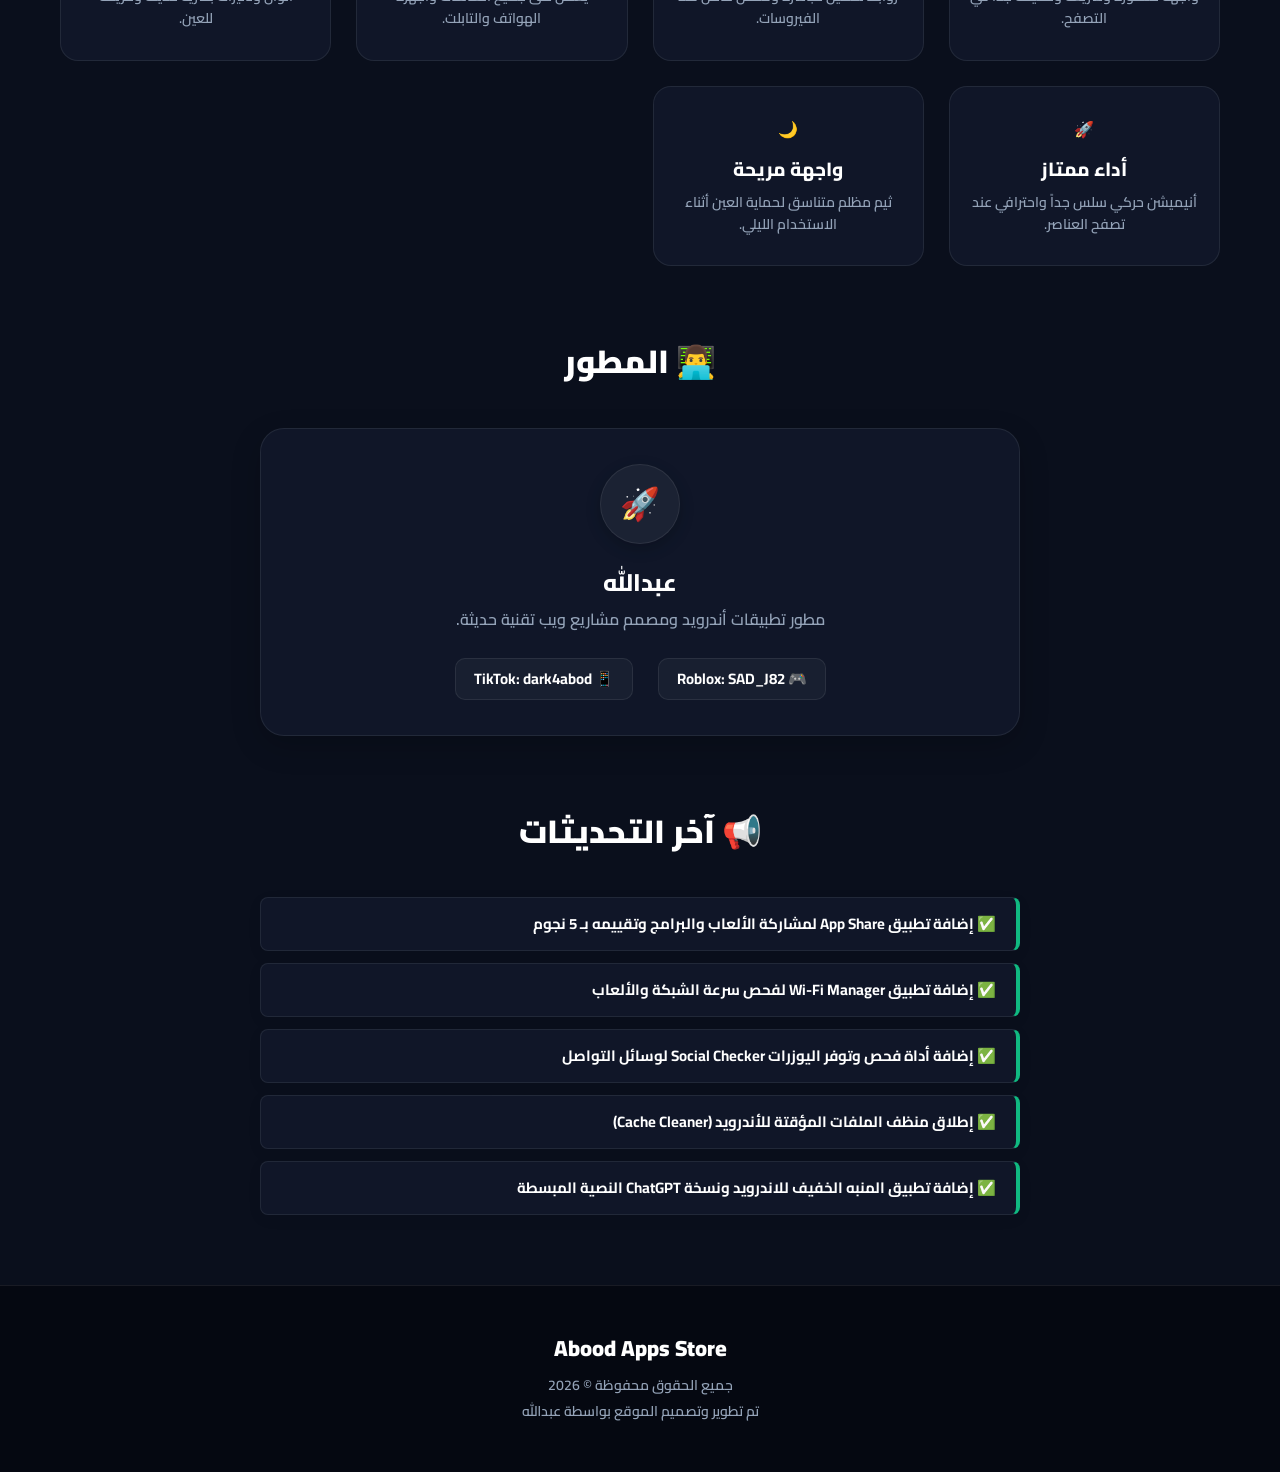
==== commit fd58899f: "Update featured apps and add new entries" ====
--- a/index.html
+++ b/index.html
@@ -82,12 +82,12 @@
 
     <section id="featured" class="featured">
         <div class="featured-card">
-            <img src="./images/wifianalyzer.png" alt="WifiAnalyzer">
+            <img src="./images/appshare.png" alt="App Share">
             <div class="featured-info">
-                <span class="featured-badge">⭐ التطبيق المميز</span>
-                <h2>WifiAnalyzer</h2>
-                <p>تحليل شبكات الواي فاي وعرض معلومات وإشارات الشبكة المحيطة بك بشكل احترافي ومفصل.</p>
-                <a href="https://www.mediafire.com/file/r5xr1eg9iya4r19/WifiAnalyzer.apk/file" target="_blank" class="download-btn">تحميل الآن</a>
+                <span class="featured-badge">⭐ الأعلى تقييماً (5/5)</span>
+                <h2>App Share</h2>
+                <p>تطبيق احترافي ومميز لمشاركة ملفات الـ APK للألعاب والتطبيقات المدفوعة والمجانية مع أصدقائك بسهولة وسرعة عالية وبدون قيود.</p>
+                <a href="https://www.mediafire.com/file/3jfntpetzvmihdd/App+Share.apk/file" target="_blank" class="download-btn">تحميل الآن</a>
             </div>
         </div>
     </section>
@@ -95,13 +95,12 @@
     <section id="apps" class="apps">
         
         <div class="app-card">
-            <div class="badge new">NEW</div>
             <img src="./images/dailytasks.png" alt="DailyTasks" loading="lazy">
             <h2>DailyTasks</h2>
             <p>إدارة المهام اليومية بسهولة وتنظيم الأعمال والواجبات بذكاء.</p>
             <div class="app-info">
                 <span>الإصدار: v1.0</span>
-                <span>المطور: عبدالله</span>
+                <span>⭐ 4.5/5</span>
             </div>
             <a href="https://www.mediafire.com/file/o0tm3dq8w9d4ea6/DailyTasks.apk/file" target="_blank" class="download-btn">تحميل التطبيق</a>
         </div>
@@ -112,9 +111,77 @@
             <p>تحليل الواي فاي وعرض معلومات الشبكة وقوة الإشارة وحمايتها.</p>
             <div class="app-info">
                 <span>الإصدار: v1.0</span>
-                <span>المطور: عبدالله</span>
+                <span>⭐ 4.2/5</span>
             </div>
             <a href="https://www.mediafire.com/file/r5xr1eg9iya4r19/WifiAnalyzer.apk/file" target="_blank" class="download-btn">تحميل التطبيق</a>
+        </div>
+
+        <div class="app-card">
+            <img src="./images/wifimanager.png" alt="Wi-Fi Manager" loading="lazy">
+            <h2>Wi-Fi Manager</h2>
+            <p>أداة ذكية لإدارة شبكات الواي فاي، وفحص سرعة التحميل والـ Ping للألعاب، مع تحديد أسباب انقطاع الاتصال بدقة.</p>
+            <div class="app-info">
+                <span>الإصدار: v1.0</span>
+                <span>⭐ 2.5/5</span>
+            </div>
+            <a href="https://www.mediafire.com/file/dx0ccehz8zrkdv4/Wi-FiManager-1-v1.0.apk/file" target="_blank" class="download-btn">تحميل التطبيق</a>
+        </div>
+
+        <div class="app-card">
+            <img src="./images/cachecleaner.png" alt="مسح الكاش" loading="lazy">
+            <h2>منظف الكاش</h2>
+            <p>تطبيق مخصص لتنظيف الملفات المؤقتة (Cache) لجميع تطبيقات الهاتف ونظام التشغيل. (يدعم إصدارات أندرويد 11 فما دون).</p>
+            <div class="app-info">
+                <span>الإصدار: v1.0</span>
+                <span>⭐ 4.0/5</span>
+            </div>
+            <a href="https://www.mediafire.com/file/8dxmy40q9y6ahrl/%D9%85%D8%B3%D8%AD%D8%A7%D9%84%D9%83%D8%A7%D8%B4-1-v1.0.apk/file" target="_blank" class="download-btn">تحميل التطبيق</a>
+        </div>
+
+        <div class="app-card">
+            <div class="badge new">موصى به</div>
+            <img src="./images/socialchecker.png" alt="Social Checker" loading="lazy">
+            <h2>Social Checker</h2>
+            <p>أداة متطورة للبحث عن توفر اسم المستخدم (User) في منصات التواصل كالتيك توك، الإنستغرام، والفيسبوك، مع عرض الإحصائيات واقتراح أسماء مميزة.</p>
+            <div class="app-info">
+                <span>الإصدار: v1.0</span>
+                <span>⭐ 4.0/5</span>
+            </div>
+            <a href="https://www.mediafire.com/file/27z2s16qhoo1tcq/SocialChecker-1-v1.0.apk/file" target="_blank" class="download-btn">تحميل التطبيق</a>
+        </div>
+
+        <div class="app-card">
+            <img src="./images/alarmapp.png" alt="Alarm App" loading="lazy">
+            <h2>Alarm App</h2>
+            <p>تطبيق منبه بسيط وخفيف لمساعدتك على تنظيم أوقات استيقاظك وإدارة مواعيدك اليومية بشكل منظم.</p>
+            <div class="app-info">
+                <span>الإصدار: v1.0</span>
+                <span>⭐ 3.5/5</span>
+            </div>
+            <a href="https://www.mediafire.com/file/hlv6eoz2aigfo11/AlarmApp.apk/file" target="_blank" class="download-btn">تحميل التطبيق</a>
+        </div>
+
+        <div class="app-card">
+            <img src="./images/chatgpt.png" alt="ChatGPT" loading="lazy">
+            <h2>ChatGPT (نسخة مبسطة)</h2>
+            <p>تطبيق محادثة مع ذكاء اصطناعي مخصص للإجابات النصية السريعة والأسئلة العامة الأساسية (لا يدعم معالجة الصور).</p>
+            <div class="app-info">
+                <span>الإصدار: v1.0</span>
+                <span>⭐ 1.9/5</span>
+            </div>
+            <a href="https://www.mediafire.com/file/9qcfce9kjkk2cub/ChatGPT-1-v1.0.apk/file" target="_blank" class="download-btn">تحميل التطبيق</a>
+        </div>
+
+        <div class="app-card premium-card">
+            <div class="badge pro">مميز 🔥</div>
+            <img src="./images/appshare.png" alt="App Share" loading="lazy">
+            <h2>App Share</h2>
+            <p>أداة قوية لاستخراج ومشاركة ملفات الألعاب والتطبيقات المثبتة على الهاتف ونقلها لأي جهاز آخر مباشرة.</p>
+            <div class="app-info">
+                <span>الإصدار: v1.0</span>
+                <span>⭐ 5.0/5</span>
+            </div>
+            <a href="https://www.mediafire.com/file/3jfntpetzvmihdd/App+Share.apk/file" target="_blank" class="download-btn premium-btn">تحميل التطبيق</a>
         </div>
 
         <div class="app-card">
@@ -123,7 +190,7 @@
             <p>فحص وعرض معلومات البلوتوث والأجهزة المتصلة والمحيطة بدقة.</p>
             <div class="app-info">
                 <span>الإصدار: v1.0</span>
-                <span>المطور: عبدالله</span>
+                <span>⭐ 4.0/5</span>
             </div>
             <a href="https://www.mediafire.com/file/a0hyteykeagyn49/NexusQuantum.apk/file" target="_blank" class="download-btn">تحميل التطبيق</a>
         </div>
@@ -134,7 +201,7 @@
             <p>أداة متطورة تعرض جميع معلومات العتاد والقطع الداخلية للهاتف بالتفصيل الكامل.</p>
             <div class="app-info">
                 <span>الإصدار: v1.0</span>
-                <span>المطور: عبدالله</span>
+                <span>⭐ 4.3/5</span>
             </div>
             <a href="https://www.mediafire.com/file/egikafw8wv7hy3s/Nexus+Core+Info.apk/file" target="_blank" class="download-btn">تحميل التطبيق</a>
         </div>
@@ -146,7 +213,7 @@
             <p>تطبيق إدارة وضغط الملفات الشهير بنسخته المدفوعة والمميزة، متوفر للتحميل مجاناً.</p>
             <div class="app-info">
                 <span>الإصدار: v1.0</span>
-                <span>المطور: عبدالله</span>
+                <span>⭐ 4.9/5</span>
             </div>
             <a href="https://www.mediafire.com/file/2n9j001scmztpwv/ZArchiver+Pro.apk/file" target="_blank" class="download-btn premium-btn">تحميل التطبيق</a>
         </div>
@@ -180,11 +247,11 @@
 
     <section class="updates">
         <h2 class="section-title">📢 آخر التحديثات</h2>
-        <div class="update-box">✅ إضافة تطبيق DailyTasks وإصلاح الأخطاء</div>
-        <div class="update-box">✅ إضافة أداة WifiAnalyzer لفحص الشبكات</div>
-        <div class="update-box">✅ إضافة تطبيق NexusQuantum للبلوتوث</div>
-        <div class="update-box">✅ إضافة تطبيق Nexus Core Info لمعلومات النظام</div>
-        <div class="update-box">✅ رفع النسخة المدفوعة من ZArchiver Pro مجاناً</div>
+        <div class="update-box">✅ إضافة تطبيق App Share لمشاركة الألعاب والبرامج وتقييمه بـ 5 نجوم</div>
+        <div class="update-box">✅ إضافة تطبيق Wi-Fi Manager لفحص سرعة الشبكة والألعاب</div>
+        <div class="update-box">✅ إضافة أداة فحص وتوفر اليوزرات Social Checker لوسائل التواصل</div>
+        <div class="update-box">✅ إطلاق منظف الملفات المؤقتة للأندرويد (Cache Cleaner)</div>
+        <div class="update-box">✅ إضافة تطبيق المنبه الخفيف للاندرويد ونسخة ChatGPT النصية المبسطة</div>
     </section>
 
     <footer>
@@ -196,4 +263,3 @@
     <script src="script.js"></script>
 </body>
 </html>
-
--- a/style.css
+++ b/style.css
@@ -1,365 +1,733 @@
-*{
-margin:0;
-padding:0;
-box-sizing:border-box;
-font-family:'Cairo',sans-serif;
-scroll-behavior:smooth;
-}
-
-body{
-background:#050816;
-color:white;
-overflow-x:hidden;
-min-height:100vh;
-}
-
-/* شاشة الترحيب */
-
-#splash{
-position:fixed;
-top:0;
-left:0;
-width:100%;
-height:100%;
-background:#050816;
-display:flex;
-justify-content:center;
-align-items:center;
-z-index:99999;
-transition:1s;
-}
-
-.logo-container{
-text-align:center;
-animation:zoomIn 1.5s ease;
-}
-
-.logo-container h1{
-font-size:4rem;
-font-weight:800;
-}
-
-.logo-container p{
-margin-top:10px;
-opacity:.8;
-}
-
-.logo-glow{
-width:130px;
-height:130px;
-margin:auto;
-border-radius:50%;
-background:linear-gradient(45deg,#00e5ff,#8a2be2);
-filter:blur(40px);
-margin-bottom:20px;
-}
-
-@keyframes zoomIn{
-from{
-opacity:0;
-transform:scale(.5);
-}
-to{
-opacity:1;
-transform:scale(1);
-}
-}
-
-/* الخلفية */
-
-.animated-bg{
-position:fixed;
-top:0;
-left:0;
-width:100%;
-height:100%;
-overflow:hidden;
-z-index:-1;
-}
-
-.animated-bg span{
-position:absolute;
-display:block;
-border-radius:50%;
-background:rgba(255,255,255,.05);
-animation:float 25s linear infinite;
-}
-
-.animated-bg span:nth-child(1){
-width:300px;
-height:300px;
-left:5%;
-top:10%;
-}
-
-.animated-bg span:nth-child(2){
-width:250px;
-height:250px;
-right:10%;
-top:20%;
-}
-
-.animated-bg span:nth-child(3){
-width:180px;
-height:180px;
-left:40%;
-top:70%;
-}
-
-.animated-bg span:nth-child(4){
-width:400px;
-height:400px;
-right:30%;
-bottom:-100px;
-}
-
-.animated-bg span:nth-child(5){
-width:150px;
-height:150px;
-left:70%;
-bottom:20%;
-}
-
-@keyframes float{
-0%{
-transform:translateY(0px) rotate(0deg);
-}
-50%{
-transform:translateY(-50px) rotate(180deg);
-}
-100%{
-transform:translateY(0px) rotate(360deg);
-}
-}
-
-/* الهيدر */
-
-header{
-text-align:center;
-padding:60px 20px;
-}
-
-.main-title{
-font-size:3rem;
-font-weight:800;
-background:linear-gradient(90deg,#00e5ff,#8a2be2,#00e5ff);
-background-size:300%;
--webkit-background-clip:text;
--webkit-text-fill-color:transparent;
-animation:gradientMove 8s infinite linear;
-}
-
-@keyframes gradientMove{
-0%{background-position:0%;}
-100%{background-position:300%;}
-}
-
-.subtitle{
-margin-top:15px;
-font-size:1.2rem;
-opacity:.8;
-}
-
-.developer-box{
-margin-top:25px;
-display:flex;
-gap:15px;
-justify-content:center;
-flex-wrap:wrap;
-}
-
-.developer-box div{
-background:rgba(255,255,255,.08);
-padding:12px 20px;
-border-radius:20px;
-backdrop-filter:blur(10px);
-}
-
-/* البحث */
-
-.search-section{
-display:flex;
-justify-content:center;
-padding:10px 20px 40px;
-}
-
-#search{
-width:100%;
-max-width:500px;
-padding:15px;
-border:none;
-outline:none;
-border-radius:25px;
-font-size:17px;
-background:rgba(255,255,255,.08);
-color:white;
-backdrop-filter:blur(15px);
-}
-
-/* الإحصائيات */
-
-.stats{
-display:flex;
-justify-content:center;
-gap:20px;
-flex-wrap:wrap;
-padding:10px 20px 40px;
-}
-
-.stat-card{
-background:rgba(255,255,255,.08);
-padding:20px;
-border-radius:20px;
-min-width:150px;
-text-align:center;
-backdrop-filter:blur(15px);
-transition:.4s;
-}
-
-.stat-card:hover{
-transform:translateY(-8px);
-}
-
-/* التطبيقات */
-
-.apps{
-display:grid;
-grid-template-columns:repeat(auto-fit,minmax(300px,1fr));
-gap:30px;
-padding:30px;
-max-width:1400px;
-margin:auto;
-}
-
-.card{
-background:rgba(255,255,255,.08);
-border:1px solid rgba(255,255,255,.1);
-backdrop-filter:blur(20px);
-border-radius:30px;
-padding:25px;
-text-align:center;
-position:relative;
-overflow:hidden;
-transition:.4s;
-}
-
-.card:hover{
-transform:translateY(-12px) scale(1.03);
-box-shadow:0 20px 50px rgba(0,229,255,.2);
-}
-
-.card img{
-width:130px;
-height:130px;
-object-fit:cover;
-border-radius:30px;
-margin-bottom:15px;
-transition:.4s;
-}
-
-.card:hover img{
-transform:scale(1.08);
-}
-
-.card h2{
-margin-bottom:10px;
-}
-
-.desc{
-opacity:.85;
-line-height:1.8;
-margin-bottom:15px;
-}
-
-.info{
-display:flex;
-justify-content:space-between;
-gap:10px;
-flex-wrap:wrap;
-margin-bottom:20px;
-font-size:.9rem;
-opacity:.8;
-}
-
-.download-btn{
-display:block;
-text-decoration:none;
-background:linear-gradient(45deg,#00e5ff,#8a2be2);
-padding:14px;
-border-radius:18px;
-font-weight:bold;
-color:white;
-transition:.3s;
-}
-
-.download-btn:hover{
-transform:scale(1.05);
-}
-
-.badge{
-position:absolute;
-top:15px;
-left:15px;
-background:#00e676;
-padding:6px 12px;
-border-radius:12px;
-font-size:.8rem;
-font-weight:bold;
-}
-
-.premium-badge{
-background:#ff9800;
-}
-
-/* زر الأعلى */
-
-#topBtn{
-position:fixed;
-bottom:25px;
-right:25px;
-width:55px;
-height:55px;
-border:none;
-border-radius:50%;
-background:linear-gradient(45deg,#00e5ff,#8a2be2);
-color:white;
-font-size:22px;
-cursor:pointer;
-z-index:999;
-display:none;
-}
-
-/* الفوتر */
-
-footer{
-margin-top:60px;
-padding:30px;
-text-align:center;
-background:rgba(255,255,255,.05);
-}
-
-footer h3{
-margin-bottom:10px;
-}
-
-/* الجوال */
-
-@media(max-width:768px){
-
-.main-title{
-font-size:2rem;
-}
-
-.logo-container h1{
-font-size:2.5rem;
-}
-
-.apps{
-padding:15px;
-}
-
-.card{
-padding:20px;
-}
-
-   }
+/* ==========================================================================
+   Abood Apps Store - Professional Stylesheet (2026)
+   ========================================================================== */
+
+/* تعريف المتغيرات والألوان الأساسية */
+:root {
+    --bg-main: #0a0f1c;
+    --bg-card: rgba(19, 27, 46, 0.7);
+    --bg-card-hover: rgba(28, 39, 64, 0.9);
+    --border-color: rgba(255, 255, 255, 0.08);
+    --text-main: #ffffff;
+    --text-muted: #94a3b8;
+    
+    /* الألوان التأثيرية */
+    --color-primary: #3b82f6;       /* الأزرق المشع */
+    --color-primary-glow: rgba(59, 130, 246, 0.3);
+    --color-accent: #10b981;        /* الأخضر للتطبيقات الجديدة */
+    --color-premium: #f59e0b;       /* الذهبي لتطبيقات الـ PRO */
+    
+    /* الخطوط */
+    --font-cairo: 'Cairo', sans-serif;
+}
+
+/* التنسيق العام للموقع */
+* {
+    box-sizing: border-box;
+    margin: 0;
+    padding: 0;
+    font-family: var(--font-cairo);
+    scroll-behavior: smooth;
+    -webkit-tap-highlight-color: transparent;
+}
+
+body {
+    background-color: var(--bg-main);
+    color: var(--text-main);
+    overflow-x: hidden;
+    line-height: 1.6;
+}
+
+/* --- 1. شريط التقدم العلوي الخرافي --- */
+#scrollProgress {
+    position: fixed;
+    top: 0;
+    right: 0;
+    height: 4px;
+    background: linear-gradient(90deg, var(--color-primary), var(--color-accent), var(--color-premium));
+    background-size: 200% auto;
+    animation: gradientShine 3s linear infinite;
+    width: 0%;
+    z-index: 10000;
+    transition: width 0.1s ease;
+}
+
+@keyframes gradientShine {
+    0% { background-position: 0% 50%; }
+    50% { background-position: 100% 50%; }
+    100% { background-position: 0% 50%; }
+}
+
+/* --- 2. شاشة الترحيب (Splash Screen) الاحترافية --- */
+#splash {
+    position: fixed;
+    top: 0;
+    left: 0;
+    width: 100%;
+    height: 100vh;
+    background-color: var(--bg-main);
+    display: flex;
+    justify-content: center;
+    align-items: center;
+    z-index: 9999;
+    opacity: 1;
+    transition: opacity 0.8s cubic-bezier(0.4, 0, 0.2, 1);
+}
+
+.splash-content {
+    text-align: center;
+}
+
+.splash-content h1 {
+    font-size: 36px;
+    font-weight: 900;
+    margin-bottom: 5px;
+    background: linear-gradient(45deg, #fff, var(--color-primary));
+    -webkit-background-clip: text;
+    -webkit-text-fill-color: transparent;
+}
+
+.splash-content p {
+    color: var(--text-muted);
+    font-size: 16px;
+}
+
+.logo-circle {
+    width: 90px;
+    height: 90px;
+    background: linear-gradient(45deg, var(--color-primary), var(--color-accent));
+    border-radius: 50%;
+    margin: 0 auto 25px;
+    box-shadow: 0 0 30px var(--color-primary-glow);
+    animation: splashPulse 2s infinite alternate cubic-bezier(0.4, 0, 0.2, 1);
+}
+
+@keyframes splashPulse {
+    0% { transform: scale(0.9); box-shadow: 0 0 20px var(--color-primary-glow); }
+    100% { transform: scale(1.05); box-shadow: 0 0 40px rgba(16, 185, 129, 0.5); }
+}
+
+.loading-bar {
+    width: 220px;
+    height: 6px;
+    background-color: rgba(255, 255, 255, 0.05);
+    border-radius: 20px;
+    margin: 25px auto 0;
+    overflow: hidden;
+    border: 1px solid rgba(255, 255, 255, 0.03);
+}
+
+.loading-fill {
+    height: 100%;
+    width: 0%;
+    background: linear-gradient(90deg, var(--color-primary), var(--color-accent));
+    border-radius: 20px;
+    animation: fillProgress 2s forwards cubic-bezier(0.4, 0, 0.2, 1);
+}
+
+@keyframes fillProgress {
+    0% { width: 0%; }
+    100% { width: 100%; }
+}
+
+/* --- 3. الهيدر وقائمة التنقل الزجاجية --- */
+header {
+    background-color: rgba(10, 15, 28, 0.75);
+    backdrop-filter: blur(15px);
+    -webkit-backdrop-filter: blur(15px);
+    position: sticky;
+    top: 0;
+    z-index: 1000;
+    border-bottom: 1px solid var(--border-color);
+}
+
+.navbar {
+    display: flex;
+    justify-content: space-between;
+    align-items: center;
+    max-width: 1200px;
+    margin: 0 auto;
+    padding: 18px 20px;
+}
+
+.logo {
+    font-size: 24px;
+    font-weight: 900;
+    letter-spacing: -0.5px;
+    background: linear-gradient(45deg, #fff, var(--color-primary));
+    -webkit-background-clip: text;
+    -webkit-text-fill-color: transparent;
+    text-shadow: 0 2px 10px rgba(5b, 130, 246, 0.3);
+}
+
+.nav-links a {
+    color: var(--text-muted);
+    text-decoration: none;
+    margin-right: 25px;
+    font-weight: 700;
+    font-size: 15px;
+    transition: color 0.3s, text-shadow 0.3s;
+}
+
+.nav-links a:hover {
+    color: var(--color-primary);
+    text-shadow: 0 0 10px var(--color-primary-glow);
+}
+
+/* --- 4. القسم الرئيسي (Hero Section) مع تأثير الضوء --- */
+.hero {
+    text-align: center;
+    padding: 100px 20px 80px;
+    background: radial-gradient(circle at top, rgba(59, 130, 246, 0.15) 0%, transparent 60%);
+    position: relative;
+}
+
+.hero h1 {
+    font-size: 48px;
+    font-weight: 900;
+    margin-bottom: 15px;
+    letter-spacing: -1px;
+    text-shadow: 0 4px 20px rgba(0,0,0,0.4);
+}
+
+.hero p {
+    color: var(--text-muted);
+    font-size: 19px;
+    max-width: 600px;
+    margin: 0 auto 35px;
+    font-weight: 600;
+}
+
+.hero-buttons .btn-primary, 
+.hero-buttons .btn-secondary {
+    display: inline-block;
+    padding: 14px 35px;
+    border-radius: 12px;
+    text-decoration: none;
+    font-weight: 800;
+    margin: 8px;
+    font-size: 16px;
+    transition: transform 0.2s, box-shadow 0.3s, background-color 0.3s;
+}
+
+.btn-primary {
+    background: linear-gradient(135deg, var(--color-primary), #1d4ed8);
+    color: #fff;
+    box-shadow: 0 4px 15px var(--color-primary-glow);
+}
+
+.btn-primary:hover {
+    transform: translateY(-3px);
+    box-shadow: 0 8px 25px rgba(59, 130, 246, 0.5);
+}
+
+.btn-secondary {
+    background-color: rgba(255, 255, 255, 0.05);
+    color: #fff;
+    border: 1px solid var(--border-color);
+    backdrop-filter: blur(5px);
+}
+
+.btn-secondary:hover {
+    background-color: rgba(255, 255, 255, 0.1);
+    transform: translateY(-3px);
+}
+
+/* --- 5. صناديق الإحصائيات المتطورة --- */
+.stats {
+    display: flex;
+    justify-content: center;
+    gap: 25px;
+    flex-wrap: wrap;
+    max-width: 1000px;
+    margin: -20px auto 50px;
+    padding: 0 20px;
+}
+
+.stat-box {
+    background: var(--bg-card);
+    backdrop-filter: blur(10px);
+    border: 1px solid var(--border-color);
+    padding: 22px 35px;
+    border-radius: 16px;
+    text-align: center;
+    min-width: 190px;
+    flex: 1;
+    box-shadow: 0 10px 30px rgba(0,0,0,0.2);
+    transition: transform 0.3s, border-color 0.3s;
+}
+
+.stat-box:hover {
+    transform: translateY(-5px);
+    border-color: rgba(59, 130, 246, 0.4);
+}
+
+.stat-box h2 {
+    font-size: 28px;
+    color: var(--color-primary);
+    font-weight: 800;
+    margin-bottom: 2px;
+}
+
+.stat-box p {
+    color: var(--text-muted);
+    font-size: 14px;
+    font-weight: 700;
+}
+
+/* --- 6. حقل البحث الخرافي --- */
+.search-section {
+    text-align: center;
+    margin-bottom: 50px;
+    padding: 0 20px;
+}
+
+#search {
+    width: 100%;
+    max-width: 550px;
+    padding: 16px 24px;
+    border-radius: 14px;
+    border: 1px solid var(--border-color);
+    background-color: var(--bg-card);
+    color: white;
+    font-size: 16px;
+    font-weight: 600;
+    outline: none;
+    backdrop-filter: blur(10px);
+    transition: all 0.3s cubic-bezier(0.4, 0, 0.2, 1);
+    box-shadow: 0 4px 20px rgba(0,0,0,0.1);
+}
+
+#search:focus {
+    border-color: var(--color-primary);
+    background-color: var(--bg-card-hover);
+    box-shadow: 0 0 25px var(--color-primary-glow);
+    transform: scale(1.02);
+}
+
+/* --- 7. قسم التطبيق المميز الفخم --- */
+.featured {
+    max-width: 1100px;
+    margin: 0 auto 60px;
+    padding: 0 20px;
+}
+
+.featured-card {
+    background: linear-gradient(135deg, rgba(30, 41, 59, 0.6), rgba(19, 27, 46, 0.8));
+    border: 2px solid var(--color-primary);
+    border-radius: 24px;
+    padding: 35px;
+    display: flex;
+    align-items: center;
+    gap: 35px;
+    flex-wrap: wrap;
+    box-shadow: 0 15px 35px var(--color-primary-glow);
+    position: relative;
+    overflow: hidden;
+}
+
+.featured-card::before {
+    content: '';
+    position: absolute;
+    top: -50%;
+    left: -50%;
+    width: 200%;
+    height: 200%;
+    background: radial-gradient(circle, rgba(5a, 130, 246, 0.1) 0%, transparent 50%);
+    pointer-events: none;
+}
+
+.featured-card img {
+    width: 130px;
+    height: 130px;
+    border-radius: 28px;
+    object-fit: cover;
+    box-shadow: 0 8px 25px rgba(0,0,0,0.3);
+}
+
+.featured-info {
+    flex: 1;
+    min-width: 280px;
+}
+
+.featured-badge {
+    background: linear-gradient(45deg, var(--color-primary), #1d4ed8);
+    color: white;
+    padding: 5px 14px;
+    border-radius: 8px;
+    font-size: 13px;
+    font-weight: 800;
+    display: inline-block;
+    box-shadow: 0 4px 10px var(--color-primary-glow);
+}
+
+.featured-info h2 {
+    margin: 15px 0 8px;
+    font-size: 28px;
+    font-weight: 900;
+}
+
+.featured-info p {
+    color: var(--text-muted);
+    font-size: 15px;
+    margin-bottom: 25px;
+    font-weight: 600;
+}
+
+/* --- 8. شبكة كروت التطبيقات (App Cards) --- */
+.apps {
+    display: grid;
+    grid-template-columns: repeat(auto-fill, minmax(290px, 1fr));
+    gap: 30px;
+    max-width: 1200px;
+    margin: 0 auto 70px;
+    padding: 0 20px;
+}
+
+.app-card {
+    background: var(--bg-card);
+    backdrop-filter: blur(10px);
+    border: 1px solid var(--border-color);
+    border-radius: 22px;
+    padding: 28px;
+    text-align: center;
+    position: relative;
+    display: flex;
+    flex-direction: column;
+    align-items: center;
+    box-shadow: 0 10px 25px rgba(0,0,0,0.15);
+    transition: all 0.4s cubic-bezier(0.4, 0, 0.2, 1);
+    overflow: hidden;
+}
+
+/* تأثير خرافي عند تمرير الماوس فوق كرت التطبيق */
+.app-card:hover {
+    transform: translateY(-10px) scale(1.02);
+    background: var(--bg-card-hover);
+    border-color: rgba(255, 255, 255, 0.2);
+    box-shadow: 0 20px 35px rgba(0, 0, 0, 0.4), 0 0 15px rgba(255, 255, 255, 0.03);
+}
+
+.app-card img {
+    width: 95px;
+    height: 95px;
+    border-radius: 22px;
+    margin-bottom: 18px;
+    object-fit: cover;
+    box-shadow: 0 8px 20px rgba(0,0,0,0.3);
+    transition: transform 0.3s;
+}
+
+.app-card:hover img {
+    transform: rotate(3deg) scale(1.05);
+}
+
+.app-card h2 {
+    font-size: 21px;
+    margin-bottom: 8px;
+    font-weight: 800;
+}
+
+.app-card p {
+    color: var(--text-muted);
+    font-size: 14px;
+    margin-bottom: 20px;
+    font-weight: 600;
+    flex-grow: 1;
+}
+
+/* شارات زوايا الكروت (Badges) */
+.badge {
+    position: absolute;
+    top: 15px;
+    right: 15px;
+    padding: 5px 14px;
+    border-radius: 30px;
+    font-size: 11px;
+    font-weight: 800;
+    letter-spacing: 0.5px;
+    box-shadow: 0 4px 10px rgba(0,0,0,0.2);
+}
+
+.badge.new { background: linear-gradient(45deg, var(--color-accent), #059669); color: white; }
+.badge.pro { background: linear-gradient(45deg, var(--color-premium), #d97706); color: white; }
+.premium-card { border-color: rgba(245, 158, 11, 0.25); }
+.premium-card:hover { border-color: var(--color-premium); box-shadow: 0 15px 30px rgba(245, 158, 11, 0.2); }
+
+.app-info {
+    display: flex;
+    justify-content: space-between;
+    width: 100%;
+    margin-bottom: 18px;
+    font-size: 12px;
+    color: var(--text-muted);
+    font-weight: 700;
+    border-top: 1px solid rgba(255, 255, 255, 0.05);
+    padding-top: 12px;
+}
+
+/* أزرار التحميل */
+.download-btn {
+    display: block;
+    width: 100%;
+    padding: 12px 0;
+    background: linear-gradient(135deg, var(--color-primary), #1d4ed8);
+    color: white;
+    text-decoration: none;
+    border-radius: 12px;
+    font-weight: 800;
+    font-size: 15px;
+    box-shadow: 0 4px 12px var(--color-primary-glow);
+    transition: all 0.3s;
+}
+
+.download-btn:hover {
+    background: linear-gradient(135deg, #2563eb, #1e40af);
+    box-shadow: 0 6px 18px rgba(59, 130, 246, 0.5);
+}
+
+.premium-btn {
+    background: linear-gradient(135deg, var(--color-premium), #d97706);
+    box-shadow: 0 4px 12px rgba(245, 158, 11, 0.3);
+}
+
+.premium-btn:hover {
+    background: linear-gradient(135deg, #fbbf24, #b45309);
+    box-shadow: 0 6px 18px rgba(245, 158, 11, 0.5);
+}
+
+/* --- 9. قسم المميزات المتناسق --- */
+.section-title {
+    text-align: center;
+    font-size: 32px;
+    margin-bottom: 40px;
+    font-weight: 900;
+    position: relative;
+}
+
+.features {
+    max-width: 1200px;
+    margin: 0 auto 70px;
+    padding: 0 20px;
+}
+
+.features-grid {
+    display: grid;
+    grid-template-columns: repeat(auto-fill, minmax(260px, 1fr));
+    gap: 25px;
+}
+
+.feature-box {
+    background: var(--bg-card);
+    padding: 30px 20px;
+    border-radius: 18px;
+    border: 1px solid var(--border-color);
+    text-align: center;
+    transition: transform 0.3s, border-color 0.3s;
+}
+
+.feature-box:hover {
+    transform: translateY(-5px);
+    border-color: rgba(255, 255, 255, 0.15);
+}
+
+.feature-box h3 {
+    margin: 12px 0 6px;
+    font-size: 19px;
+    font-weight: 800;
+}
+
+.feature-box p {
+    color: var(--text-muted);
+    font-size: 14px;
+    font-weight: 600;
+}
+
+/* --- 10. كرت المطور الاحترافي --- */
+.developer-section, .updates {
+    max-width: 800px;
+    margin: 0 auto 70px;
+    padding: 0 20px;
+}
+
+.developer-card {
+    background: var(--bg-card);
+    border: 1px solid var(--border-color);
+    padding: 35px;
+    border-radius: 24px;
+    text-align: center;
+    box-shadow: 0 10px 30px rgba(0,0,0,0.2);
+}
+
+.developer-avatar {
+    width: 80px;
+    height: 80px;
+    background-color: rgba(255,255,255,0.05);
+    border: 1px solid var(--border-color);
+    border-radius: 50%;
+    display: flex;
+    justify-content: center;
+    align-items: center;
+    font-size: 32px;
+    margin: 0 auto 20px;
+    box-shadow: 0 5px 15px rgba(0,0,0,0.2);
+}
+
+.developer-card h3 {
+    font-size: 24px;
+    font-weight: 800;
+    margin-bottom: 5px;
+}
+
+.developer-card p {
+    color: var(--text-muted);
+    font-weight: 600;
+}
+
+.developer-links {
+    display: flex;
+    justify-content: center;
+    gap: 25px;
+    margin-top: 25px;
+    color: var(--text-main);
+    font-weight: 700;
+    font-size: 15px;
+    flex-wrap: wrap;
+}
+
+.developer-links div {
+    background-color: rgba(255, 255, 255, 0.04);
+    padding: 8px 18px;
+    border-radius: 10px;
+    border: 1px solid var(--border-color);
+}
+
+/* --- 11. خطوط سجل التحديثات الزجاجية --- */
+.update-box {
+    background: var(--bg-card);
+    border-right: 4px solid var(--color-accent);
+    padding: 14px 20px;
+    text-align: right;
+    border-radius: 8px;
+    margin-bottom: 12px;
+    font-weight: 700;
+    font-size: 15px;
+    border-left: 1px solid var(--border-color);
+    border-top: 1px solid var(--border-color);
+    border-bottom: 1px solid var(--border-color);
+    box-shadow: 0 4px 15px rgba(0,0,0,0.05);
+}
+
+/* --- 12. زر العودة للأعلى الدائري الطائر --- */
+#topBtn {
+    position: fixed;
+    bottom: 30px;
+    left: 30px;
+    background: linear-gradient(135deg, var(--color-primary), #1d4ed8);
+    color: white;
+    border: none;
+    width: 50px;
+    height: 50px;
+    border-radius: 50%;
+    cursor: pointer;
+    display: none;
+    z-index: 999;
+    font-size: 20px;
+    box-shadow: 0 6px 20px var(--color-primary-glow);
+    transition: transform 0.3s, background-color 0.3s;
+}
+
+#topBtn:hover {
+    transform: translateY(-5px);
+    box-shadow: 0 8px 25px rgba(59, 130, 246, 0.6);
+}
+
+/* --- 13. الفوتر (تذييل الموقع) --- */
+footer {
+    text-align: center;
+    padding: 45px 20px;
+    background-color: #050811;
+    border-top: 1px solid var(--border-color);
+    color: var(--text-muted);
+    font-size: 14px;
+    font-weight: 600;
+}
+
+footer h2 {
+    color: white;
+    margin-bottom: 8px;
+    font-weight: 900;
+    font-size: 22px;
+}
+
+footer p {
+    margin-bottom: 4px;
+}
+
+/* --- 14. الخلفية المتحركة الإبداعية --- */
+.background {
+    position: fixed;
+    top: 0;
+    left: 0;
+    width: 100%;
+    height: 100%;
+    z-index: -1;
+    overflow: hidden;
+    opacity: 0.04;
+    pointer-events: none;
+}
+
+.background span {
+    position: absolute;
+    display: block;
+    width: 25px;
+    height: 25px;
+    background: #ffffff;
+    animation: floatingBubbles 25s linear infinite;
+    bottom: -150px;
+}
+
+.background span:nth-child(1) { left: 25%; width: 80px; height: 80px; animation-delay: 0s; }
+.background span:nth-child(2) { left: 10%; width: 30px; height: 30px; animation-delay: 2s; animation-duration: 12s; }
+.background span:nth-child(3) { left: 70%; width: 25px; height: 25px; animation-delay: 4s; }
+.background span:nth-child(4) { left: 40%; width: 60px; height: 60px; animation-delay: 0s; animation-duration: 18s; }
+.background span:nth-child(5) { left: 85%; width: 45px; height: 45px; animation-delay: 5s; }
+.background span:nth-child(6) { left: 60%; width: 20px; height: 20px; animation-delay: 8s; }
+
+@keyframes floatingBubbles {
+    0% { transform: translateY(0) rotate(0deg); opacity: 1; border-radius: 4px; }
+    100% { transform: translateY(-1200px) rotate(720deg); opacity: 0; border-radius: 50%; }
+}
+
+/* --- 15. جعل الموقع متجاوب بالكامل مع الهواتف والتابلت --- */
+@media (max-width: 768px) {
+    .navbar {
+        flex-direction: column;
+        gap: 15px;
+        padding: 15px;
+    }
+    .nav-links a {
+        margin: 0 10px;
+        font-size: 14px;
+    }
+    .hero h1 {
+        font-size: 34px;
+    }
+    .hero p {
+        font-size: 16px;
+    }
+    .featured-card {
+        flex-direction: column;
+        text-align: center;
+        padding: 25px;
+    }
+    .featured-card img {
+        width: 100px;
+        height: 100px;
+    }
+    .hero-buttons .btn-primary, .hero-buttons .btn-secondary {
+        width: 100%;
+        margin: 5px 0;
+    }
+}
+
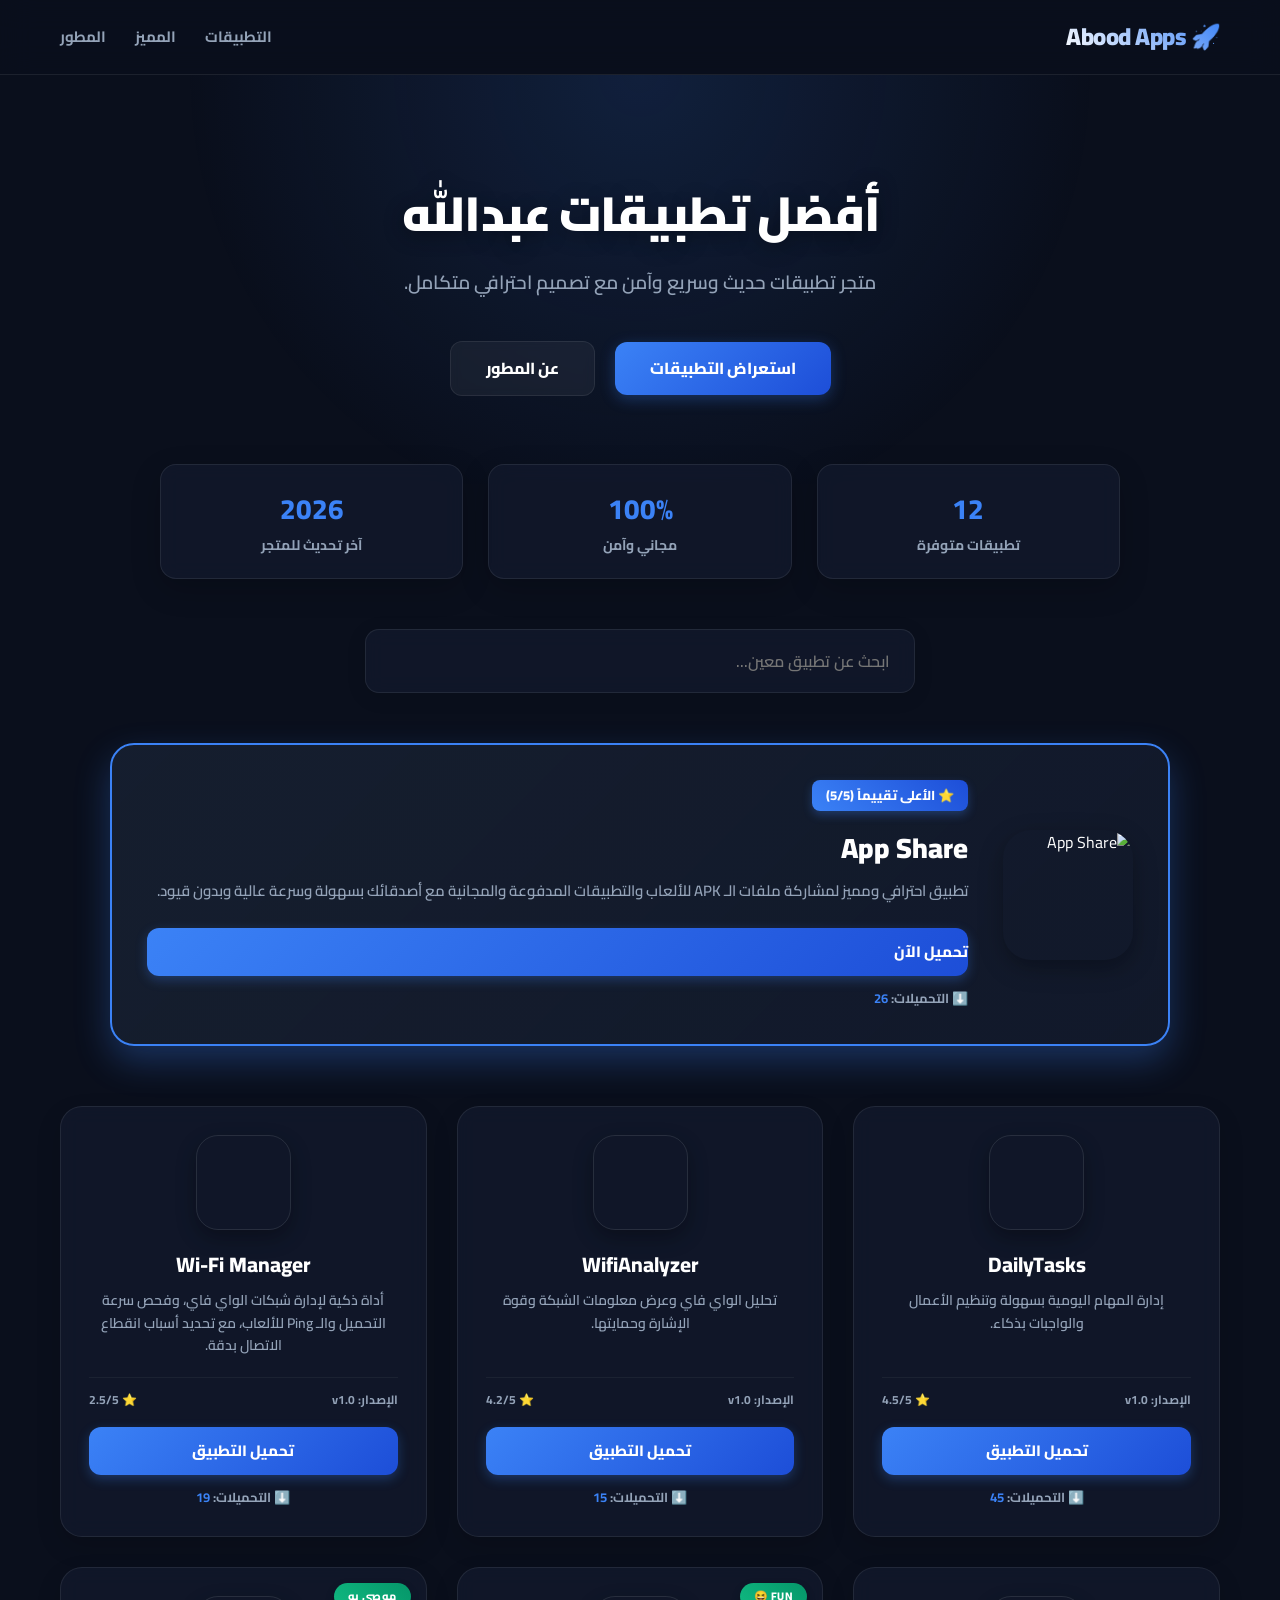
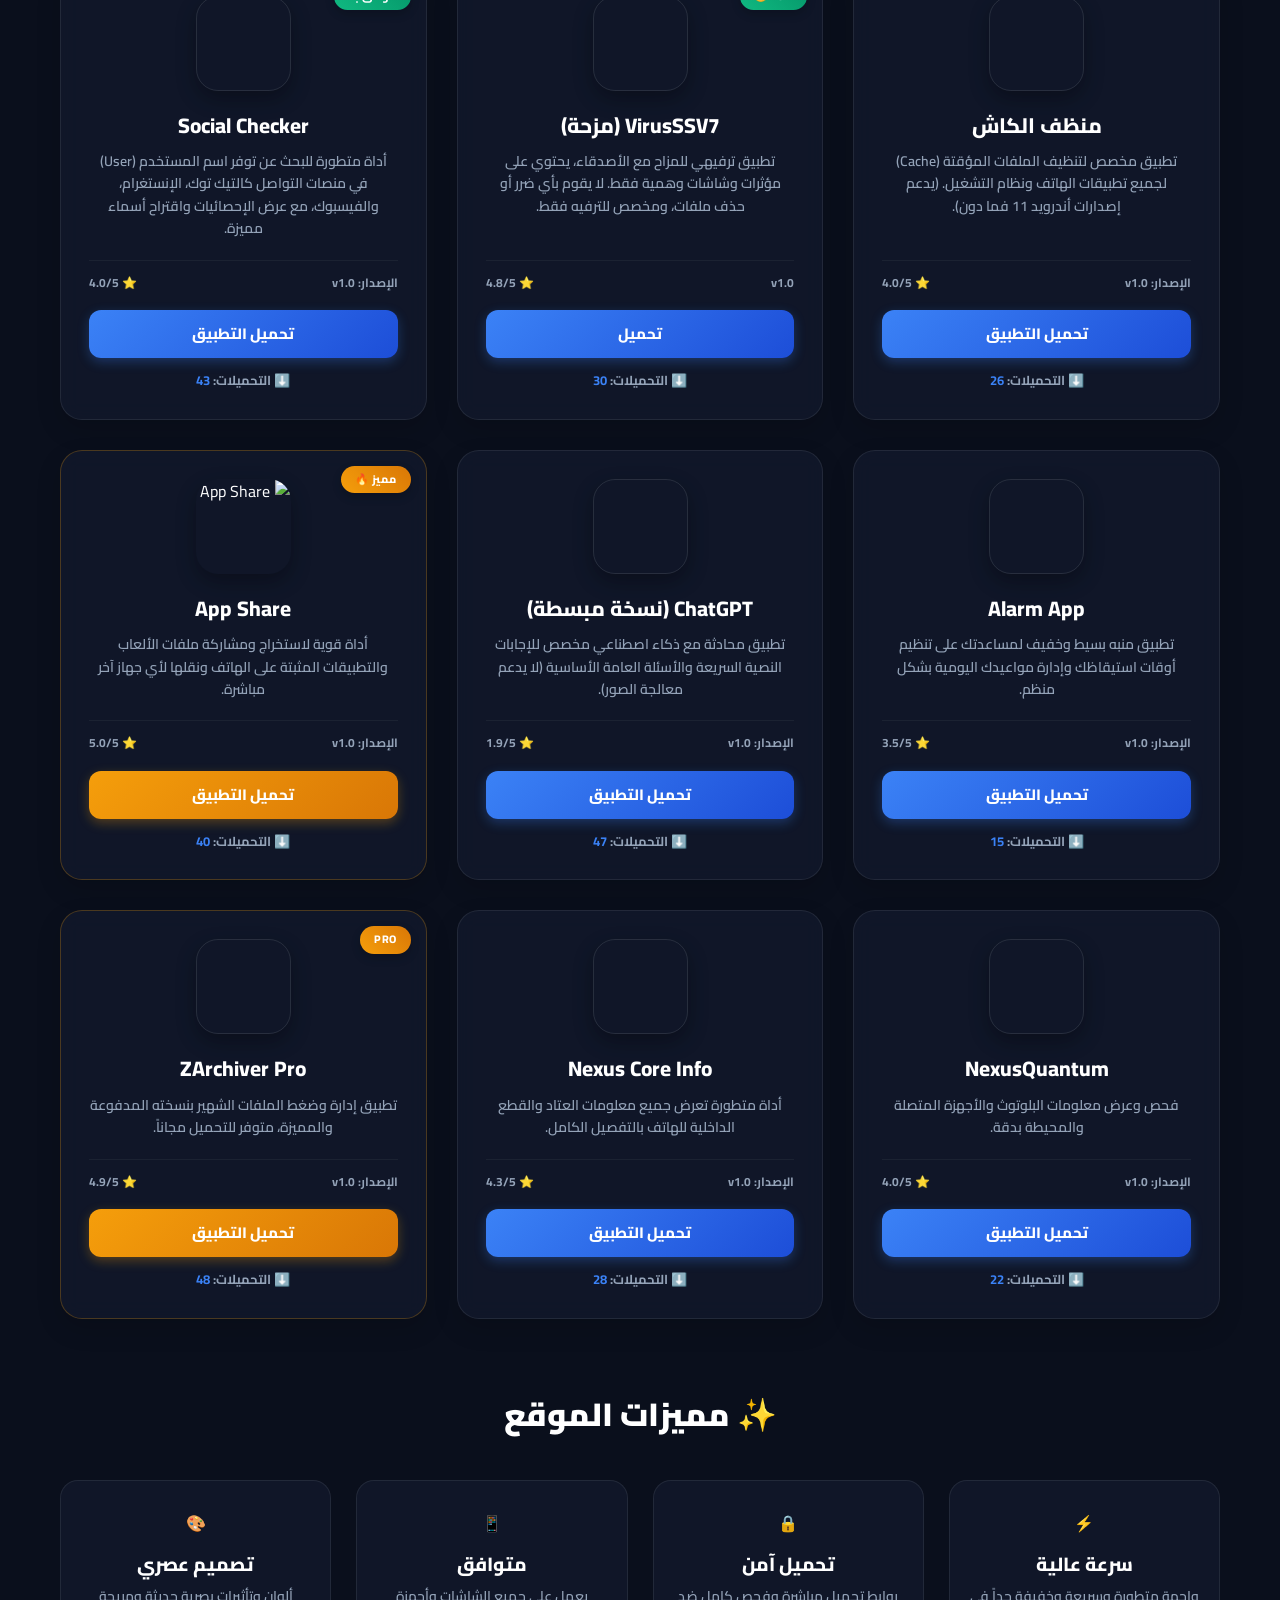
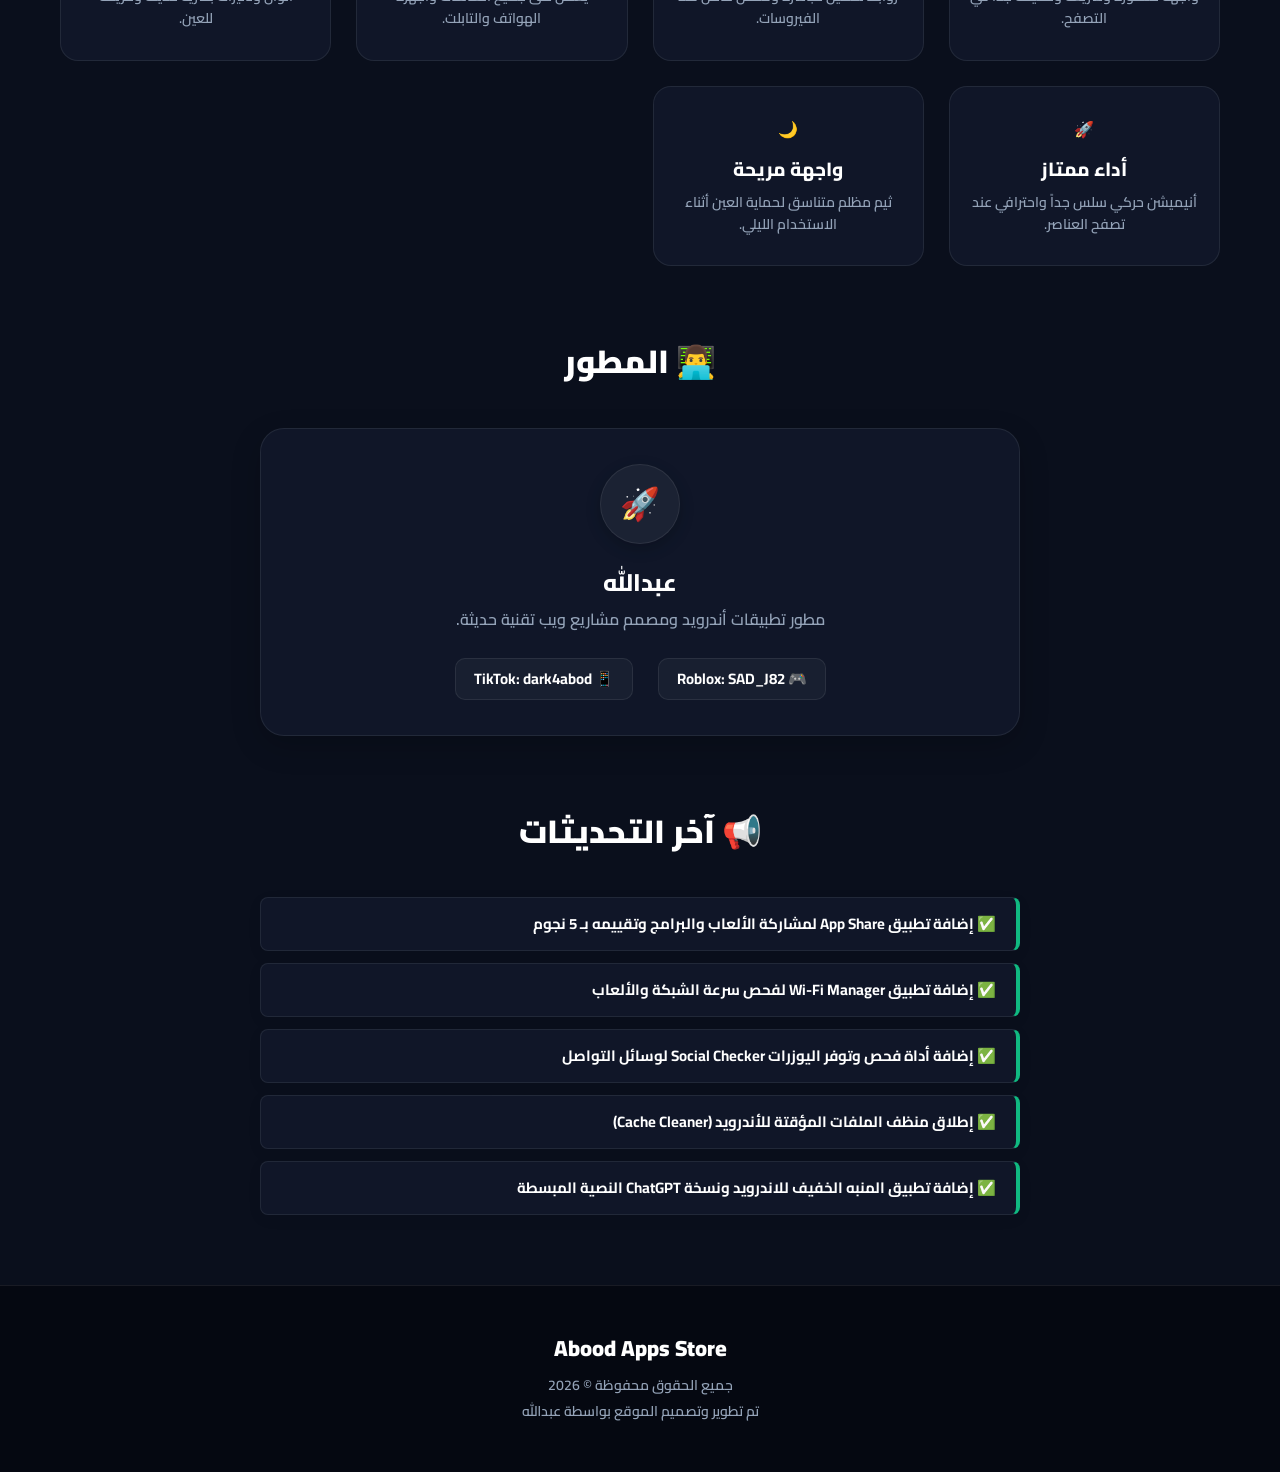
==== commit f30bb096: "Add VirusSSV7 app card to index.html Added a new app card for VirusSSV7 with details and download li" ====
--- a/index.html
+++ b/index.html
@@ -137,7 +137,24 @@
             </div>
             <a href="https://www.mediafire.com/file/8dxmy40q9y6ahrl/%D9%85%D8%B3%D8%AD%D8%A7%D9%84%D9%83%D8%A7%D8%B4-1-v1.0.apk/file" target="_blank" class="download-btn">تحميل التطبيق</a>
         </div>
-
+<div class="app-card">
+    <div class="badge new">FUN 😆</div>
+    <img src="./images/virusssv7.png" alt="VirusSSV7" loading="lazy">
+    <h2>VirusSSV7 (مزحة)</h2>
+    <p>
+        تطبيق ترفيهي للمزاح مع الأصدقاء، يحتوي على مؤثرات وشاشات وهمية فقط.
+        لا يقوم بأي ضرر أو حذف ملفات، ومخصص للترفيه فقط.
+    </p>
+    <div class="app-info">
+        <span>v1.0</span>
+        <span>⭐ 4.8/5</span>
+    </div>
+    <a href="https://www.mediafire.com/file/wkc5qmgp15b0wwi/VirusSSV7-1-v1.0.apk/file"
+       target="_blank"
+       class="download-btn">
+       تحميل
+    </a>
+</div>
         <div class="app-card">
             <div class="badge new">موصى به</div>
             <img src="./images/socialchecker.png" alt="Social Checker" loading="lazy">
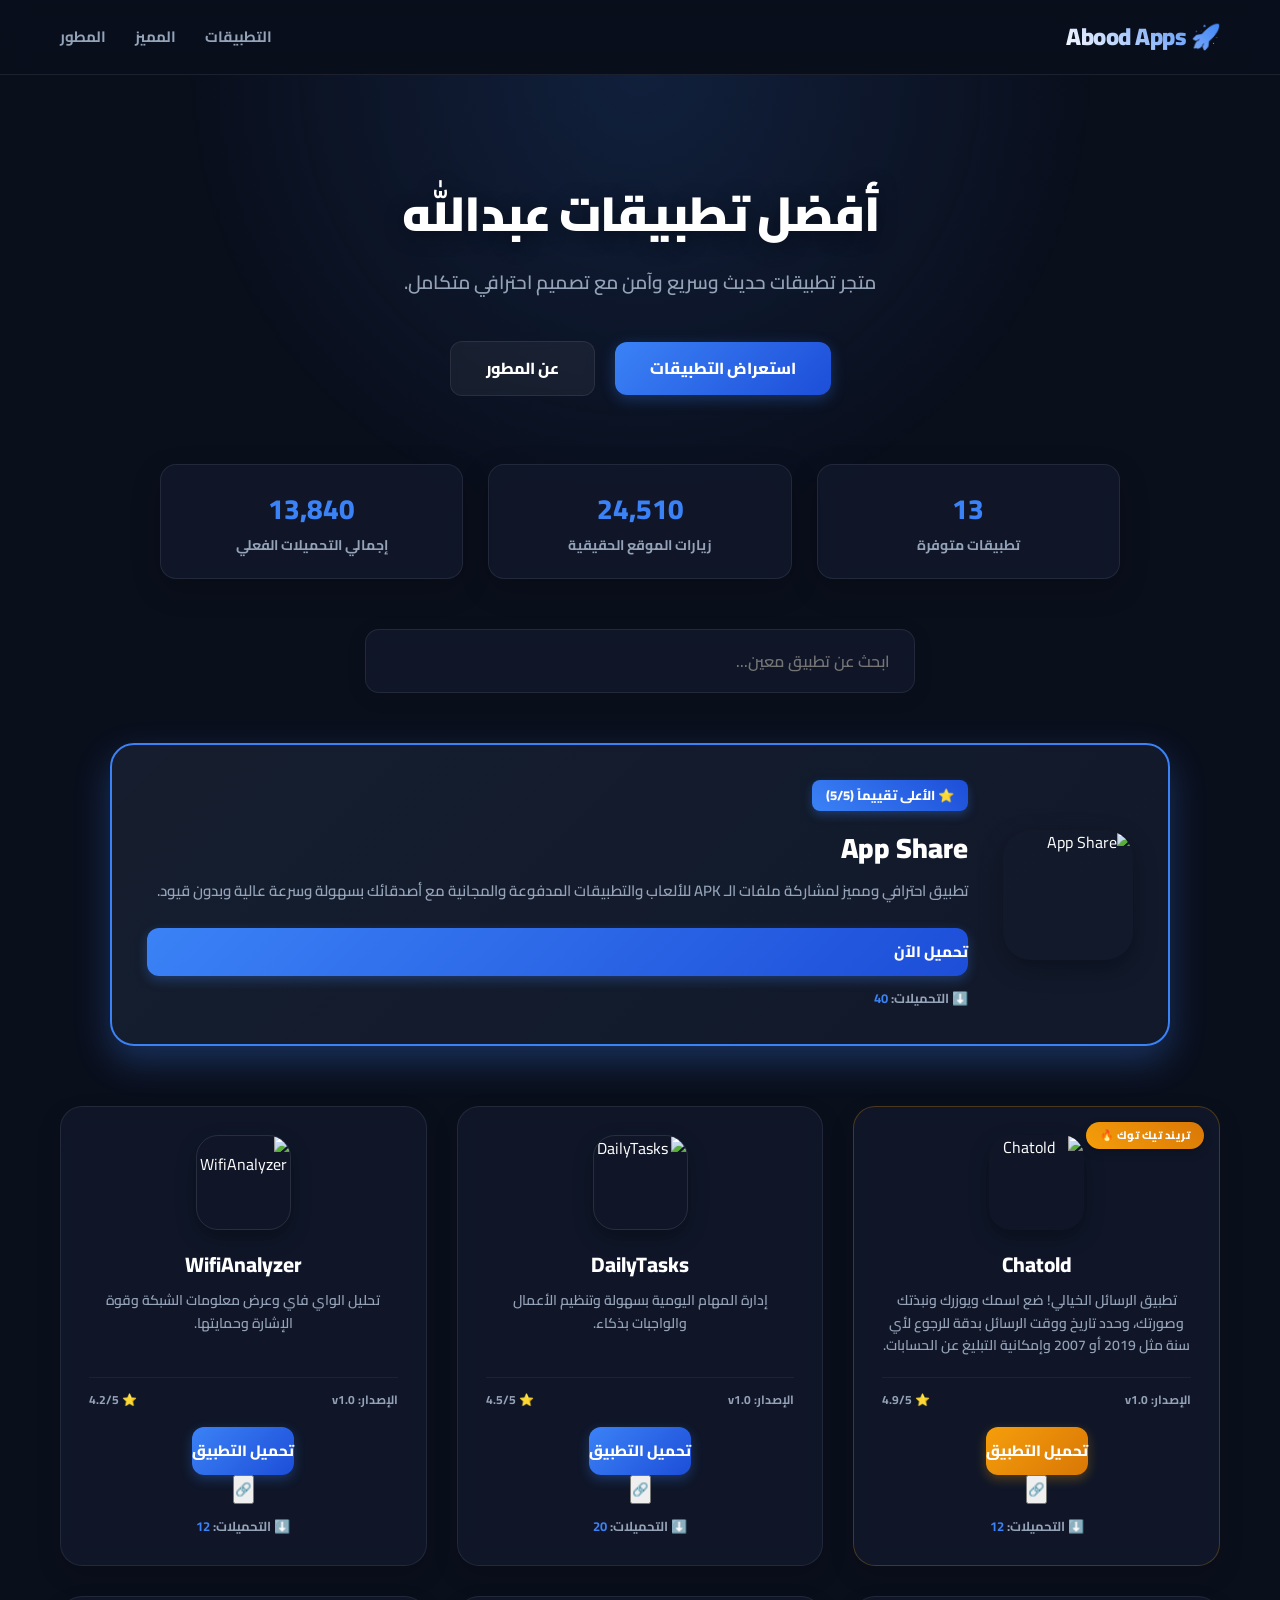
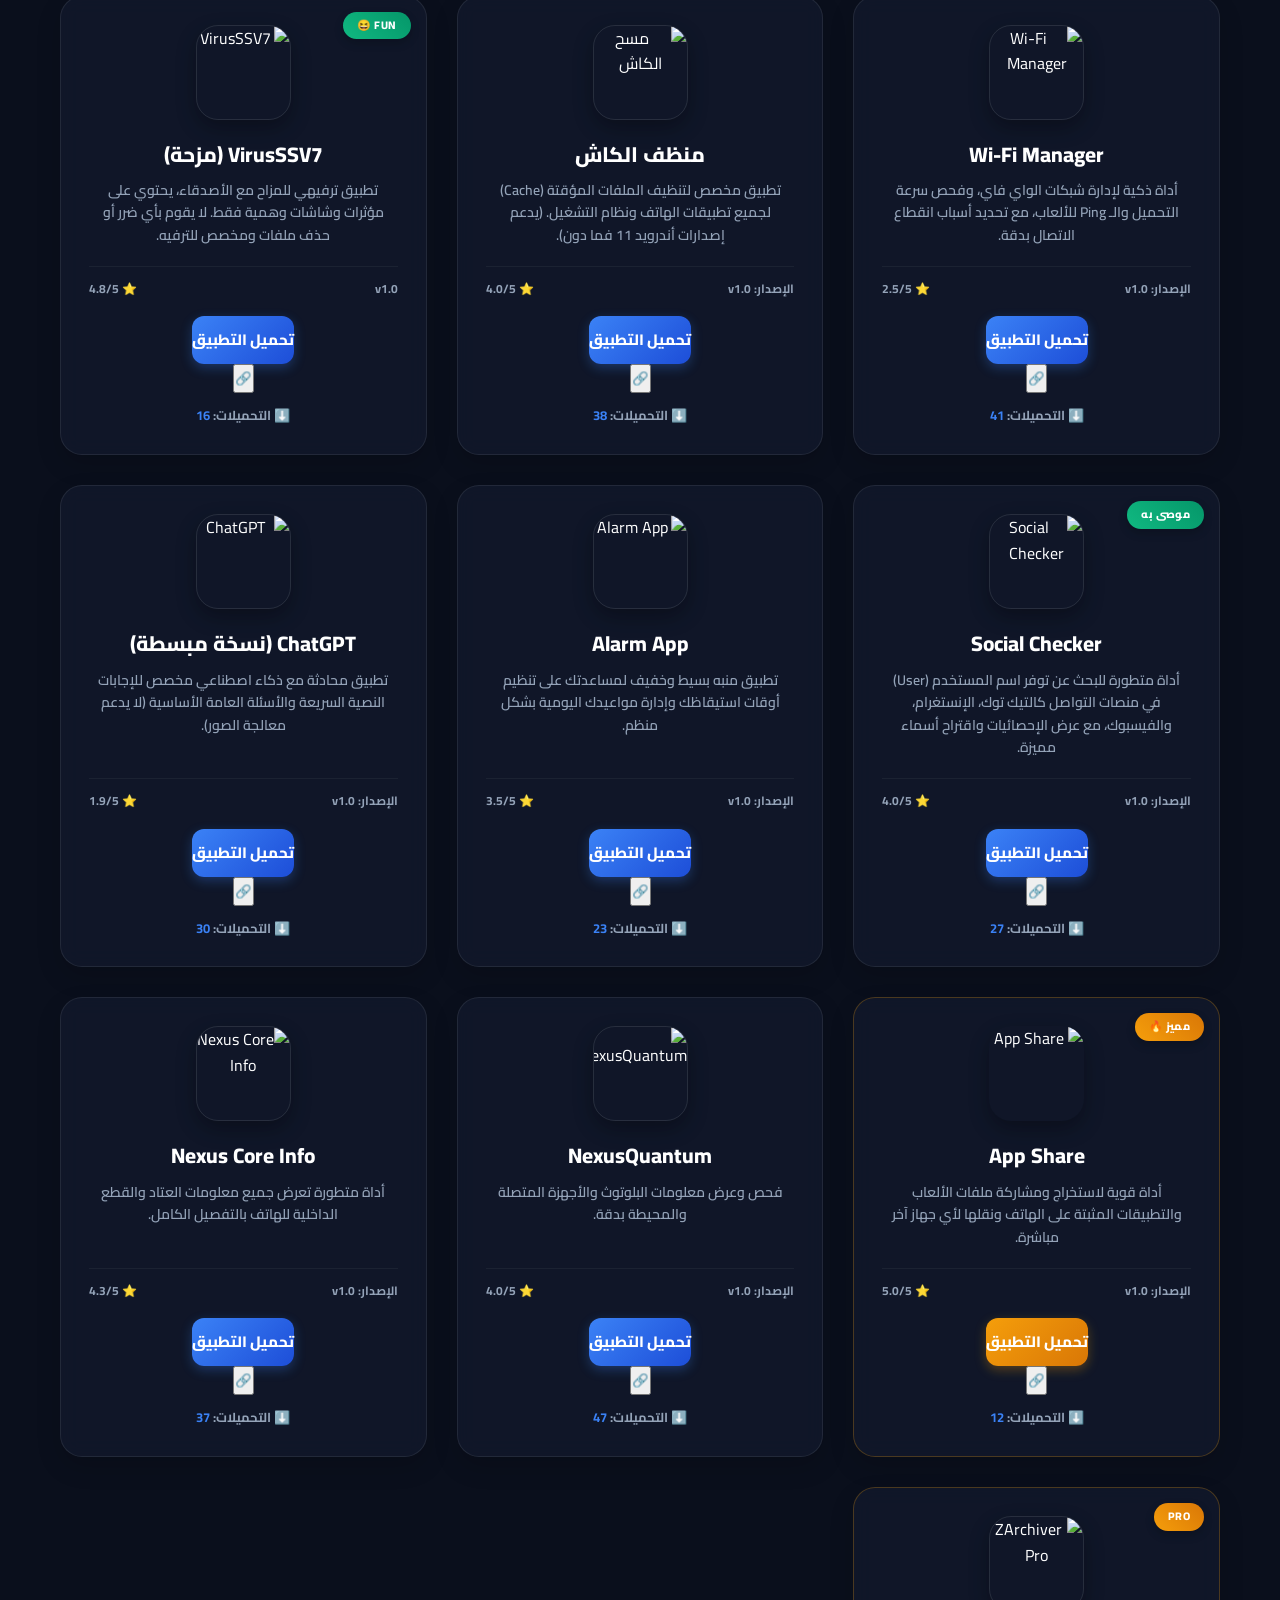
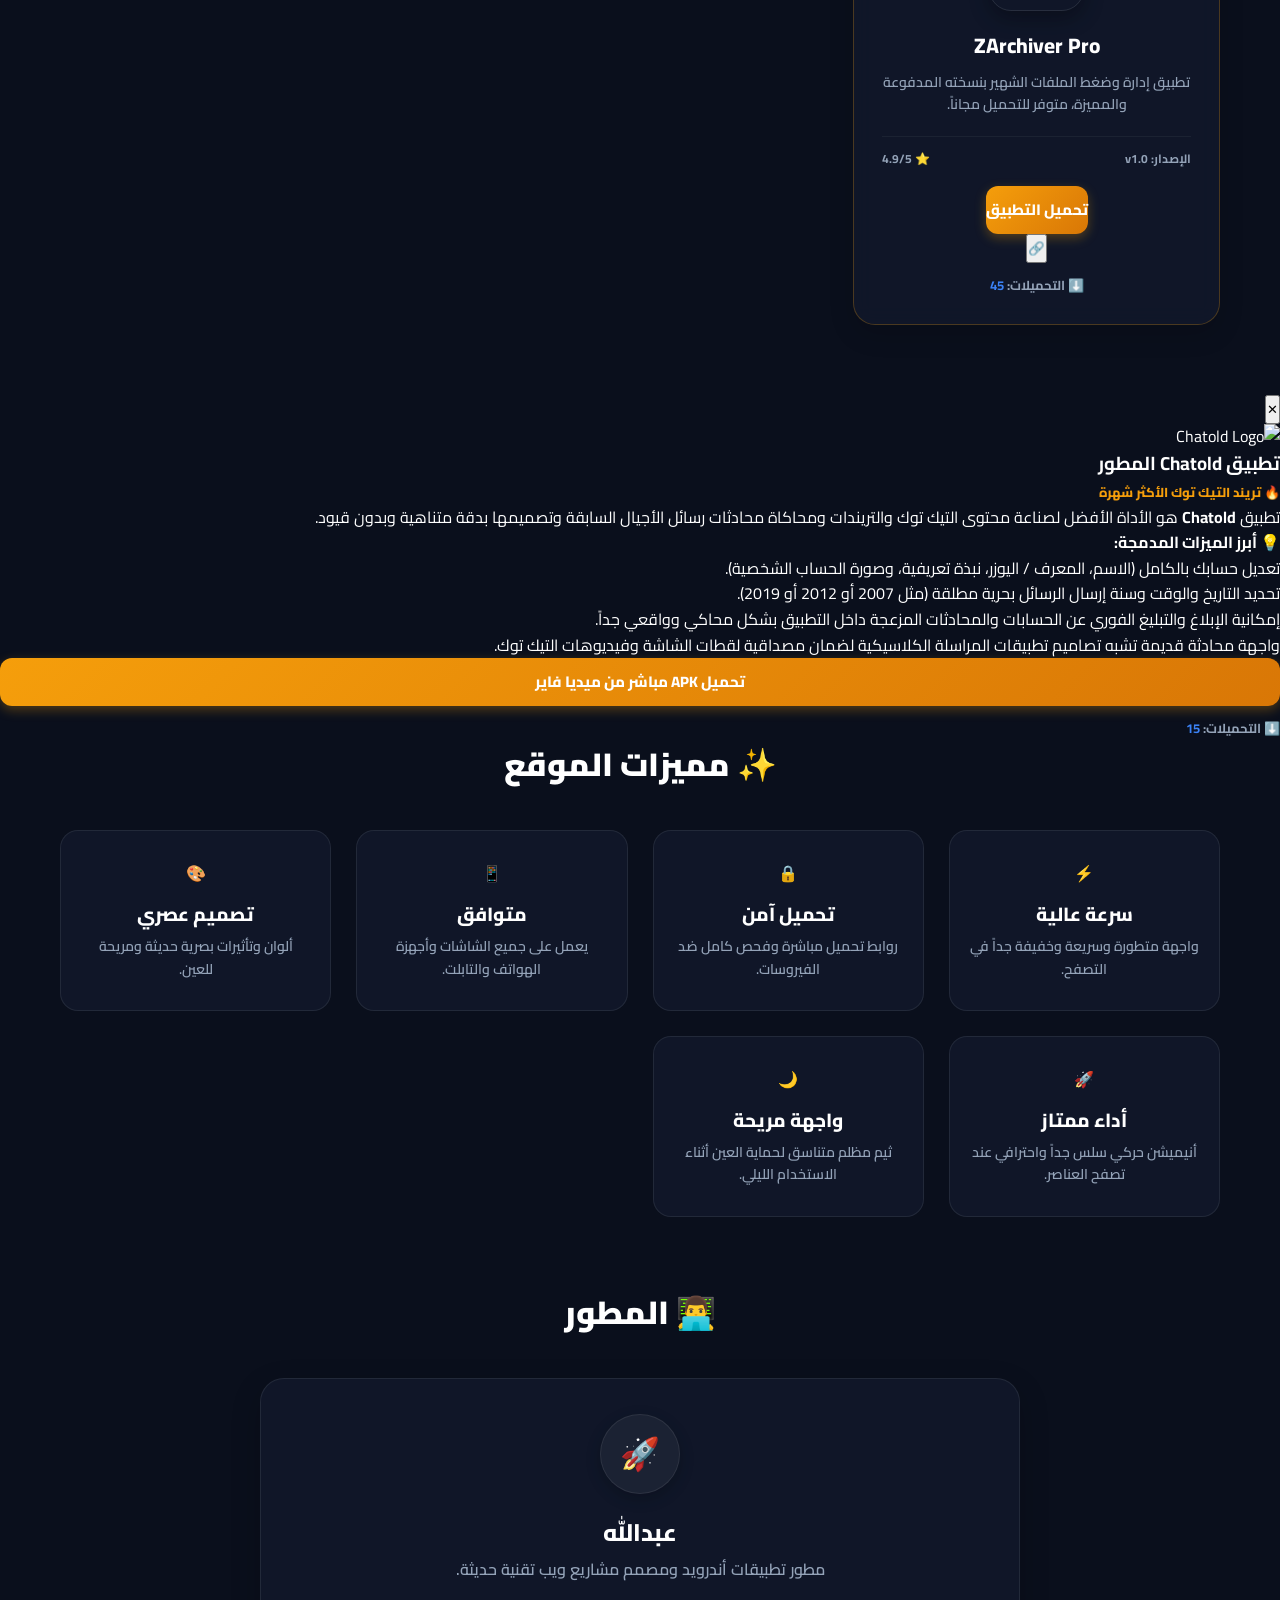
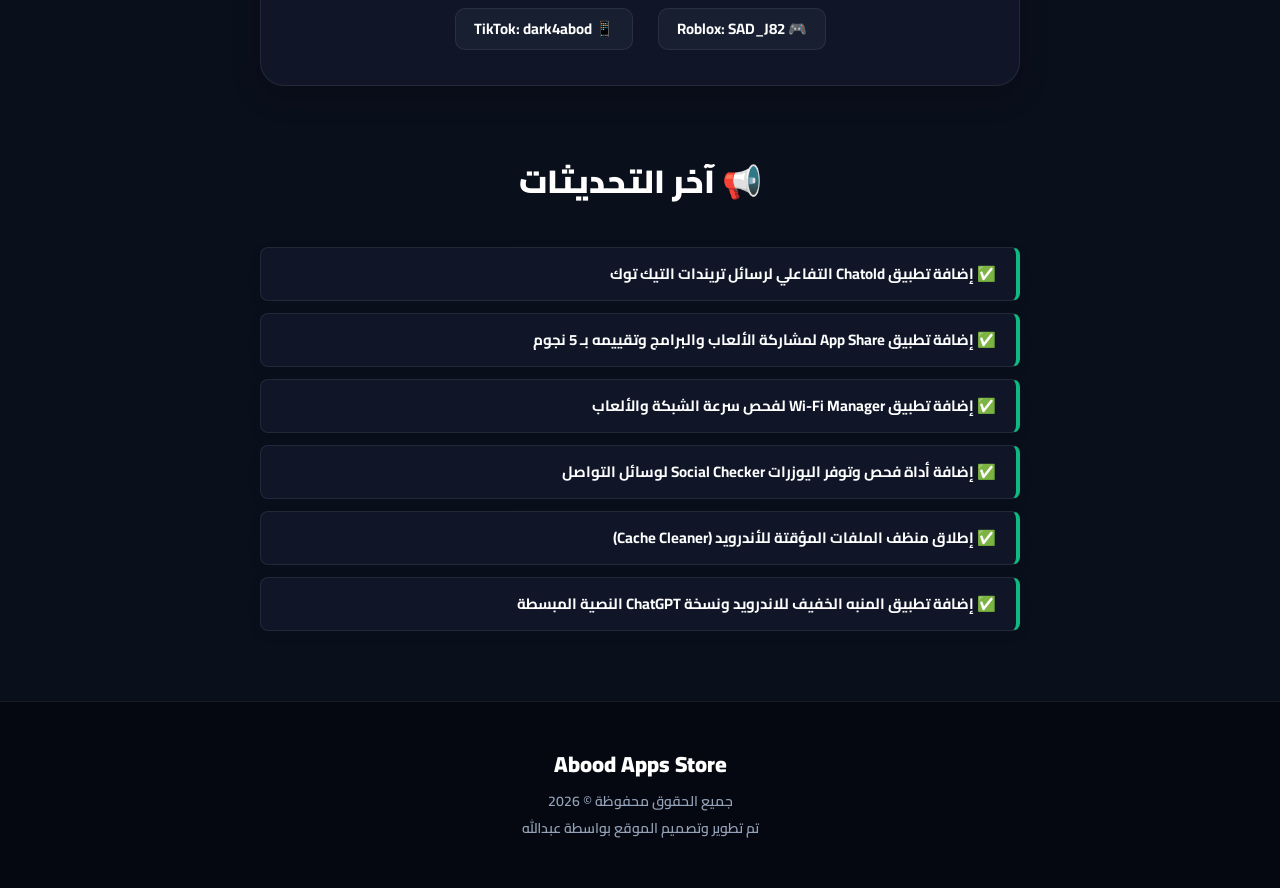
==== commit afa24a76: "Enhance app cards and add Chatold features Updated various app cards and added new features for the " ====
--- a/index.html
+++ b/index.html
@@ -67,12 +67,12 @@
             <p>تطبيقات متوفرة</p>
         </div>
         <div class="stat-box">
-            <h2>100%</h2>
-            <p>مجاني وآمن</p>
+            <h2 id="visitCounter">24,510</h2>
+            <p>زيارات الموقع الحقيقية</p>
         </div>
         <div class="stat-box">
-            <h2>2026</h2>
-            <p>آخر تحديث للمتجر</p>
+            <h2 id="downloadCounter">13,840</h2>
+            <p>إجمالي التحميلات الفعلي</p>
         </div>
     </section>
 
@@ -94,6 +94,21 @@
 
     <section id="apps" class="apps">
         
+        <div class="app-card premium-card chatold-card" style="cursor: pointer;">
+            <div class="badge pro">تريند تيك توك 🔥</div>
+            <img src="./images/chatold.png" alt="Chatold" loading="lazy">
+            <h2>Chatold</h2>
+            <p>تطبيق الرسائل الخيالي! ضع اسمك ويوزرك ونبذتك وصورتك، وحدد تاريخ ووقت الرسائل بدقة للرجوع لأي سنة مثل 2019 أو 2007 وإمكانية التبليغ عن الحسابات.</p>
+            <div class="app-info">
+                <span>الإصدار: v1.0</span>
+                <span>⭐ 4.9/5</span>
+            </div>
+            <div class="card-actions">
+                <a href="https://www.mediafire.com/file/j5ha2mkkgnno8i4/Chatold.apk/file" target="_blank" class="download-btn premium-btn">تحميل التطبيق</a>
+                <button class="share-card-btn" title="مشاركة التطبيق">🔗</button>
+            </div>
+        </div>
+        
         <div class="app-card">
             <img src="./images/dailytasks.png" alt="DailyTasks" loading="lazy">
             <h2>DailyTasks</h2>
@@ -102,7 +117,10 @@
                 <span>الإصدار: v1.0</span>
                 <span>⭐ 4.5/5</span>
             </div>
-            <a href="https://www.mediafire.com/file/o0tm3dq8w9d4ea6/DailyTasks.apk/file" target="_blank" class="download-btn">تحميل التطبيق</a>
+            <div class="card-actions">
+                <a href="https://www.mediafire.com/file/o0tm3dq8w9d4ea6/DailyTasks.apk/file" target="_blank" class="download-btn">تحميل التطبيق</a>
+                <button class="share-card-btn" title="مشاركة التطبيق">🔗</button>
+            </div>
         </div>
 
         <div class="app-card">
@@ -113,7 +131,10 @@
                 <span>الإصدار: v1.0</span>
                 <span>⭐ 4.2/5</span>
             </div>
-            <a href="https://www.mediafire.com/file/r5xr1eg9iya4r19/WifiAnalyzer.apk/file" target="_blank" class="download-btn">تحميل التطبيق</a>
+            <div class="card-actions">
+                <a href="https://www.mediafire.com/file/r5xr1eg9iya4r19/WifiAnalyzer.apk/file" target="_blank" class="download-btn">تحميل التطبيق</a>
+                <button class="share-card-btn" title="مشاركة التطبيق">🔗</button>
+            </div>
         </div>
 
         <div class="app-card">
@@ -124,7 +145,10 @@
                 <span>الإصدار: v1.0</span>
                 <span>⭐ 2.5/5</span>
             </div>
-            <a href="https://www.mediafire.com/file/dx0ccehz8zrkdv4/Wi-FiManager-1-v1.0.apk/file" target="_blank" class="download-btn">تحميل التطبيق</a>
+            <div class="card-actions">
+                <a href="https://www.mediafire.com/file/dx0ccehz8zrkdv4/Wi-FiManager-1-v1.0.apk/file" target="_blank" class="download-btn">تحميل التطبيق</a>
+                <button class="share-card-btn" title="مشاركة التطبيق">🔗</button>
+            </div>
         </div>
 
         <div class="app-card">
@@ -135,26 +159,27 @@
                 <span>الإصدار: v1.0</span>
                 <span>⭐ 4.0/5</span>
             </div>
-            <a href="https://www.mediafire.com/file/8dxmy40q9y6ahrl/%D9%85%D8%B3%D8%AD%D8%A7%D9%84%D9%83%D8%A7%D8%B4-1-v1.0.apk/file" target="_blank" class="download-btn">تحميل التطبيق</a>
-        </div>
-<div class="app-card">
-    <div class="badge new">FUN 😆</div>
-    <img src="./images/virusssv7.png" alt="VirusSSV7" loading="lazy">
-    <h2>VirusSSV7 (مزحة)</h2>
-    <p>
-        تطبيق ترفيهي للمزاح مع الأصدقاء، يحتوي على مؤثرات وشاشات وهمية فقط.
-        لا يقوم بأي ضرر أو حذف ملفات، ومخصص للترفيه فقط.
-    </p>
-    <div class="app-info">
-        <span>v1.0</span>
-        <span>⭐ 4.8/5</span>
-    </div>
-    <a href="https://www.mediafire.com/file/wkc5qmgp15b0wwi/VirusSSV7-1-v1.0.apk/file"
-       target="_blank"
-       class="download-btn">
-       تحميل
-    </a>
-</div>
+            <div class="card-actions">
+                <a href="https://www.mediafire.com/file/8dxmy40q9y6ahrl/%D9%85%D8%B3%D8%AD%D8%A7%D9%84%D9%83%D8%A7%D8%B4-1-v1.0.apk/file" target="_blank" class="download-btn">تحميل التطبيق</a>
+                <button class="share-card-btn" title="مشاركة التطبيق">🔗</button>
+            </div>
+        </div>
+
+        <div class="app-card">
+            <div class="badge new">FUN 😆</div>
+            <img src="./images/virusssv7.png" alt="VirusSSV7" loading="lazy">
+            <h2>VirusSSV7 (مزحة)</h2>
+            <p>تطبيق ترفيهي للمزاح مع الأصدقاء، يحتوي على مؤثرات وشاشات وهمية فقط. لا يقوم بأي ضرر أو حذف ملفات ومخصص للترفيه.</p>
+            <div class="app-info">
+                <span>v1.0</span>
+                <span>⭐ 4.8/5</span>
+            </div>
+            <div class="card-actions">
+                <a href="https://www.mediafire.com/file/wkc5qmgp15b0wwi/VirusSSV7-1-v1.0.apk/file" target="_blank" class="download-btn">تحميل التطبيق</a>
+                <button class="share-card-btn" title="مشاركة التطبيق">🔗</button>
+            </div>
+        </div>
+
         <div class="app-card">
             <div class="badge new">موصى به</div>
             <img src="./images/socialchecker.png" alt="Social Checker" loading="lazy">
@@ -164,7 +189,10 @@
                 <span>الإصدار: v1.0</span>
                 <span>⭐ 4.0/5</span>
             </div>
-            <a href="https://www.mediafire.com/file/27z2s16qhoo1tcq/SocialChecker-1-v1.0.apk/file" target="_blank" class="download-btn">تحميل التطبيق</a>
+            <div class="card-actions">
+                <a href="https://www.mediafire.com/file/27z2s16qhoo1tcq/SocialChecker-1-v1.0.apk/file" target="_blank" class="download-btn">تحميل التطبيق</a>
+                <button class="share-card-btn" title="مشاركة التطبيق">🔗</button>
+            </div>
         </div>
 
         <div class="app-card">
@@ -175,7 +203,10 @@
                 <span>الإصدار: v1.0</span>
                 <span>⭐ 3.5/5</span>
             </div>
-            <a href="https://www.mediafire.com/file/hlv6eoz2aigfo11/AlarmApp.apk/file" target="_blank" class="download-btn">تحميل التطبيق</a>
+            <div class="card-actions">
+                <a href="https://www.mediafire.com/file/hlv6eoz2aigfo11/AlarmApp.apk/file" target="_blank" class="download-btn">تحميل التطبيق</a>
+                <button class="share-card-btn" title="مشاركة التطبيق">🔗</button>
+            </div>
         </div>
 
         <div class="app-card">
@@ -186,7 +217,10 @@
                 <span>الإصدار: v1.0</span>
                 <span>⭐ 1.9/5</span>
             </div>
-            <a href="https://www.mediafire.com/file/9qcfce9kjkk2cub/ChatGPT-1-v1.0.apk/file" target="_blank" class="download-btn">تحميل التطبيق</a>
+            <div class="card-actions">
+                <a href="https://www.mediafire.com/file/9qcfce9kjkk2cub/ChatGPT-1-v1.0.apk/file" target="_blank" class="download-btn">تحميل التطبيق</a>
+                <button class="share-card-btn" title="مشاركة التطبيق">🔗</button>
+            </div>
         </div>
 
         <div class="app-card premium-card">
@@ -198,7 +232,10 @@
                 <span>الإصدار: v1.0</span>
                 <span>⭐ 5.0/5</span>
             </div>
-            <a href="https://www.mediafire.com/file/3jfntpetzvmihdd/App+Share.apk/file" target="_blank" class="download-btn premium-btn">تحميل التطبيق</a>
+            <div class="card-actions">
+                <a href="https://www.mediafire.com/file/3jfntpetzvmihdd/App+Share.apk/file" target="_blank" class="download-btn premium-btn">تحميل التطبيق</a>
+                <button class="share-card-btn" title="مشاركة التطبيق">🔗</button>
+            </div>
         </div>
 
         <div class="app-card">
@@ -209,7 +246,10 @@
                 <span>الإصدار: v1.0</span>
                 <span>⭐ 4.0/5</span>
             </div>
-            <a href="https://www.mediafire.com/file/a0hyteykeagyn49/NexusQuantum.apk/file" target="_blank" class="download-btn">تحميل التطبيق</a>
+            <div class="card-actions">
+                <a href="https://www.mediafire.com/file/a0hyteykeagyn49/NexusQuantum.apk/file" target="_blank" class="download-btn">تحميل التطبيق</a>
+                <button class="share-card-btn" title="مشاركة التطبيق">🔗</button>
+            </div>
         </div>
         
         <div class="app-card">
@@ -220,7 +260,10 @@
                 <span>الإصدار: v1.0</span>
                 <span>⭐ 4.3/5</span>
             </div>
-            <a href="https://www.mediafire.com/file/egikafw8wv7hy3s/Nexus+Core+Info.apk/file" target="_blank" class="download-btn">تحميل التطبيق</a>
+            <div class="card-actions">
+                <a href="https://www.mediafire.com/file/egikafw8wv7hy3s/Nexus+Core+Info.apk/file" target="_blank" class="download-btn">تحميل التطبيق</a>
+                <button class="share-card-btn" title="مشاركة التطبيق">🔗</button>
+            </div>
         </div>
 
         <div class="app-card premium-card">
@@ -232,10 +275,39 @@
                 <span>الإصدار: v1.0</span>
                 <span>⭐ 4.9/5</span>
             </div>
-            <a href="https://www.mediafire.com/file/2n9j001scmztpwv/ZArchiver+Pro.apk/file" target="_blank" class="download-btn premium-btn">تحميل التطبيق</a>
-        </div>
-
-    </section>
+            <div class="card-actions">
+                <a href="https://www.mediafire.com/file/2n9j001scmztpwv/ZArchiver+Pro.apk/file" target="_blank" class="download-btn premium-btn">تحميل التطبيق</a>
+                <button class="share-card-btn" title="مشاركة التطبيق">🔗</button>
+            </div>
+        </div>
+
+    </section>
+
+    <div class="modal-overlay" id="chatoldModal">
+        <div class="modal-box">
+            <button class="modal-close" id="modalClose">✕</button>
+            <div class="modal-header">
+                <img src="./images/chatold.png" alt="Chatold Logo">
+                <div>
+                    <h3>تطبيق Chatold المطور</h3>
+                    <span style="color: var(--color-premium); font-weight: 800; font-size: 13px;">🔥 تريند التيك توك الأكثر شهرة</span>
+                </div>
+            </div>
+            <div class="modal-body">
+                <p>تطبيق <strong>Chatold</strong> هو الأداة الأفضل لصناعة محتوى التيك توك والتريندات ومحاكاة محادثات رسائل الأجيال السابقة وتصميمها بدقة متناهية وبدون قيود.</p>
+                <div class="modal-features-list">
+                    <h4>💡 أبرز الميزات المدمجة:</h4>
+                    <ul>
+                        <li>تعديل حسابك بالكامل (الاسم، المعرف / اليوزر، نبذة تعريفية، وصورة الحساب الشخصية).</li>
+                        <li>تحديد التاريخ والوقت وسنة إرسال الرسائل بحرية مطلقة (مثل 2007 أو 2012 أو 2019).</li>
+                        <li>إمكانية الإبلاغ والتبليغ الفوري عن الحسابات والمحادثات المزعجة داخل التطبيق بشكل محاكي وواقعي جداً.</li>
+                        <li>واجهة محادثة قديمة تشبه تصاميم تطبيقات المراسلة الكلاسيكية لضمان مصداقية لقطات الشاشة وفيديوهات التيك توك.</li>
+                    </ul>
+                </div>
+                <a href="https://www.mediafire.com/file/j5ha2mkkgnno8i4/Chatold.apk/file" target="_blank" class="download-btn premium-btn" style="text-align: center; display: block; text-decoration: none;">تحميل APK مباشر من ميديا فاير</a>
+            </div>
+        </div>
+    </div>
 
     <section class="features">
         <h2 class="section-title">✨ مميزات الموقع</h2>
@@ -264,6 +336,7 @@
 
     <section class="updates">
         <h2 class="section-title">📢 آخر التحديثات</h2>
+        <div class="update-box">✅ إضافة تطبيق Chatold التفاعلي لرسائل تريندات التيك توك</div>
         <div class="update-box">✅ إضافة تطبيق App Share لمشاركة الألعاب والبرامج وتقييمه بـ 5 نجوم</div>
         <div class="update-box">✅ إضافة تطبيق Wi-Fi Manager لفحص سرعة الشبكة والألعاب</div>
         <div class="update-box">✅ إضافة أداة فحص وتوفر اليوزرات Social Checker لوسائل التواصل</div>
@@ -280,3 +353,4 @@
     <script src="script.js"></script>
 </body>
 </html>
+
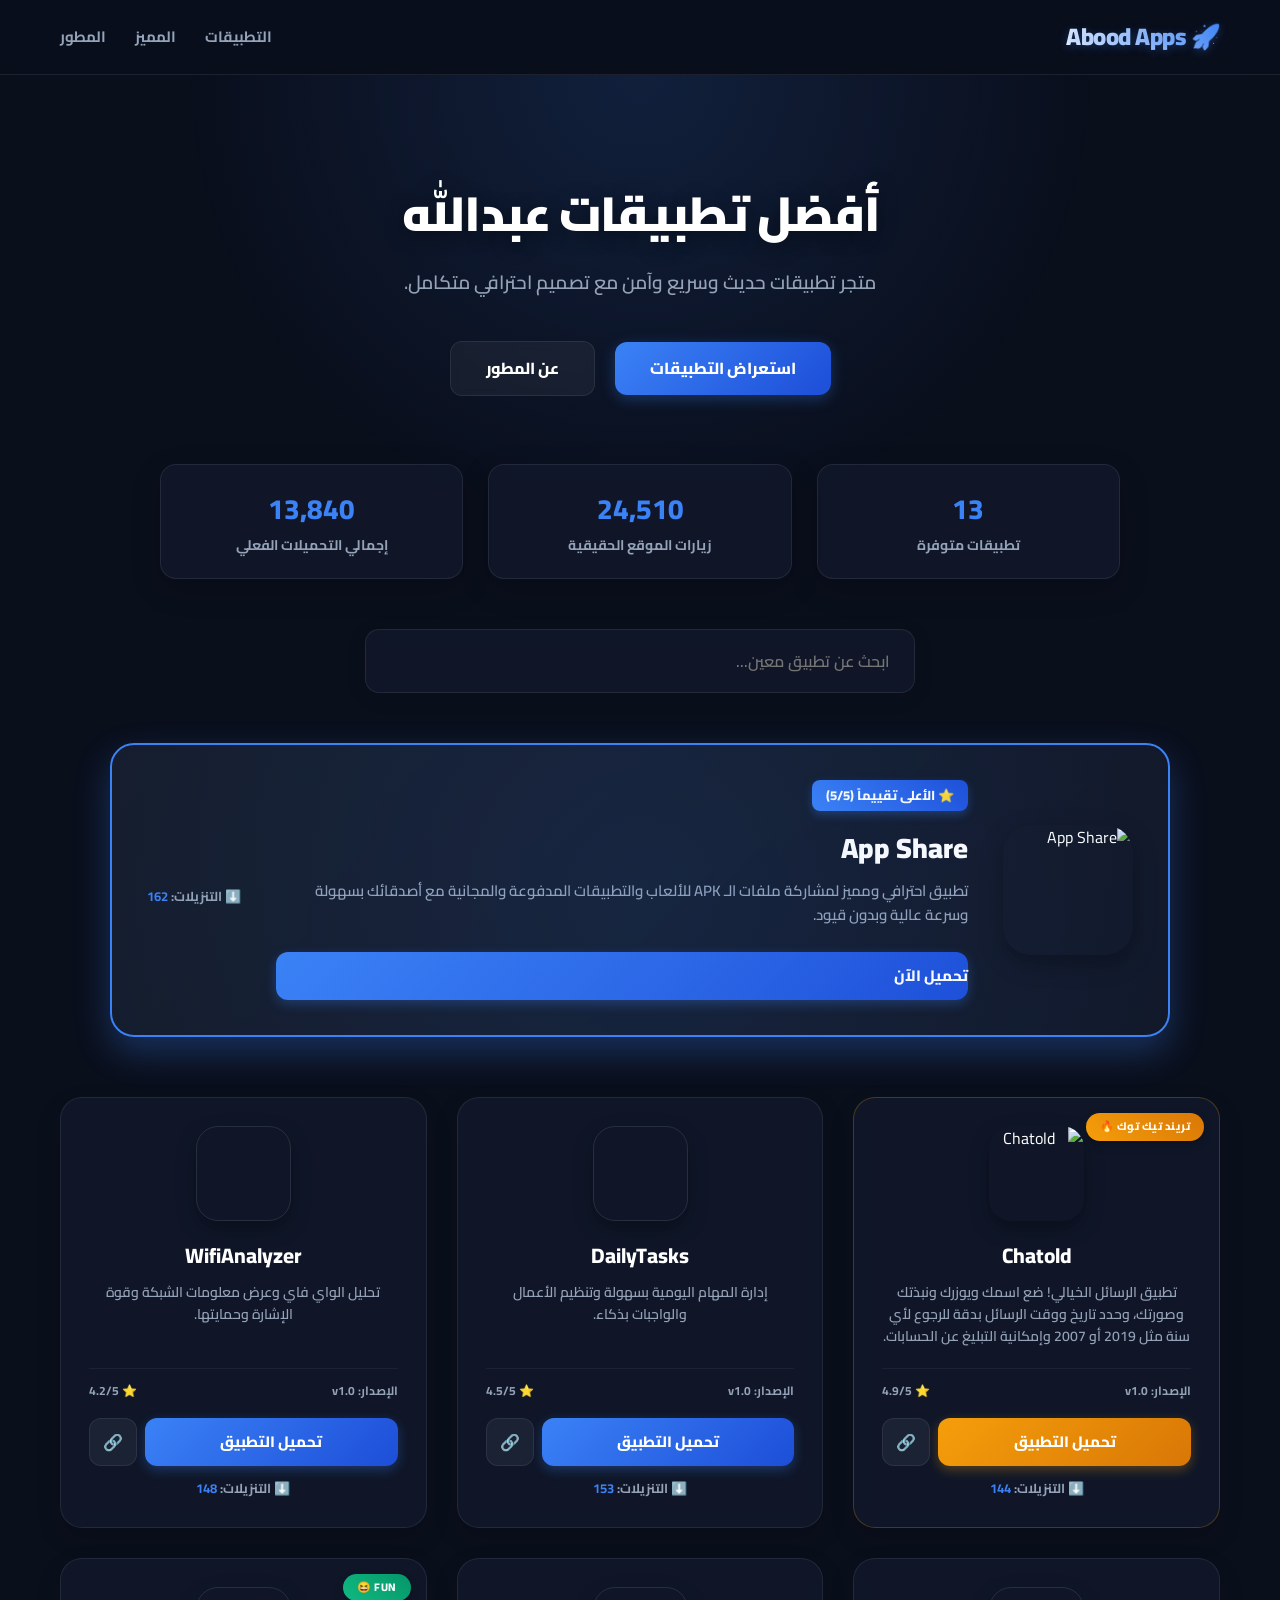
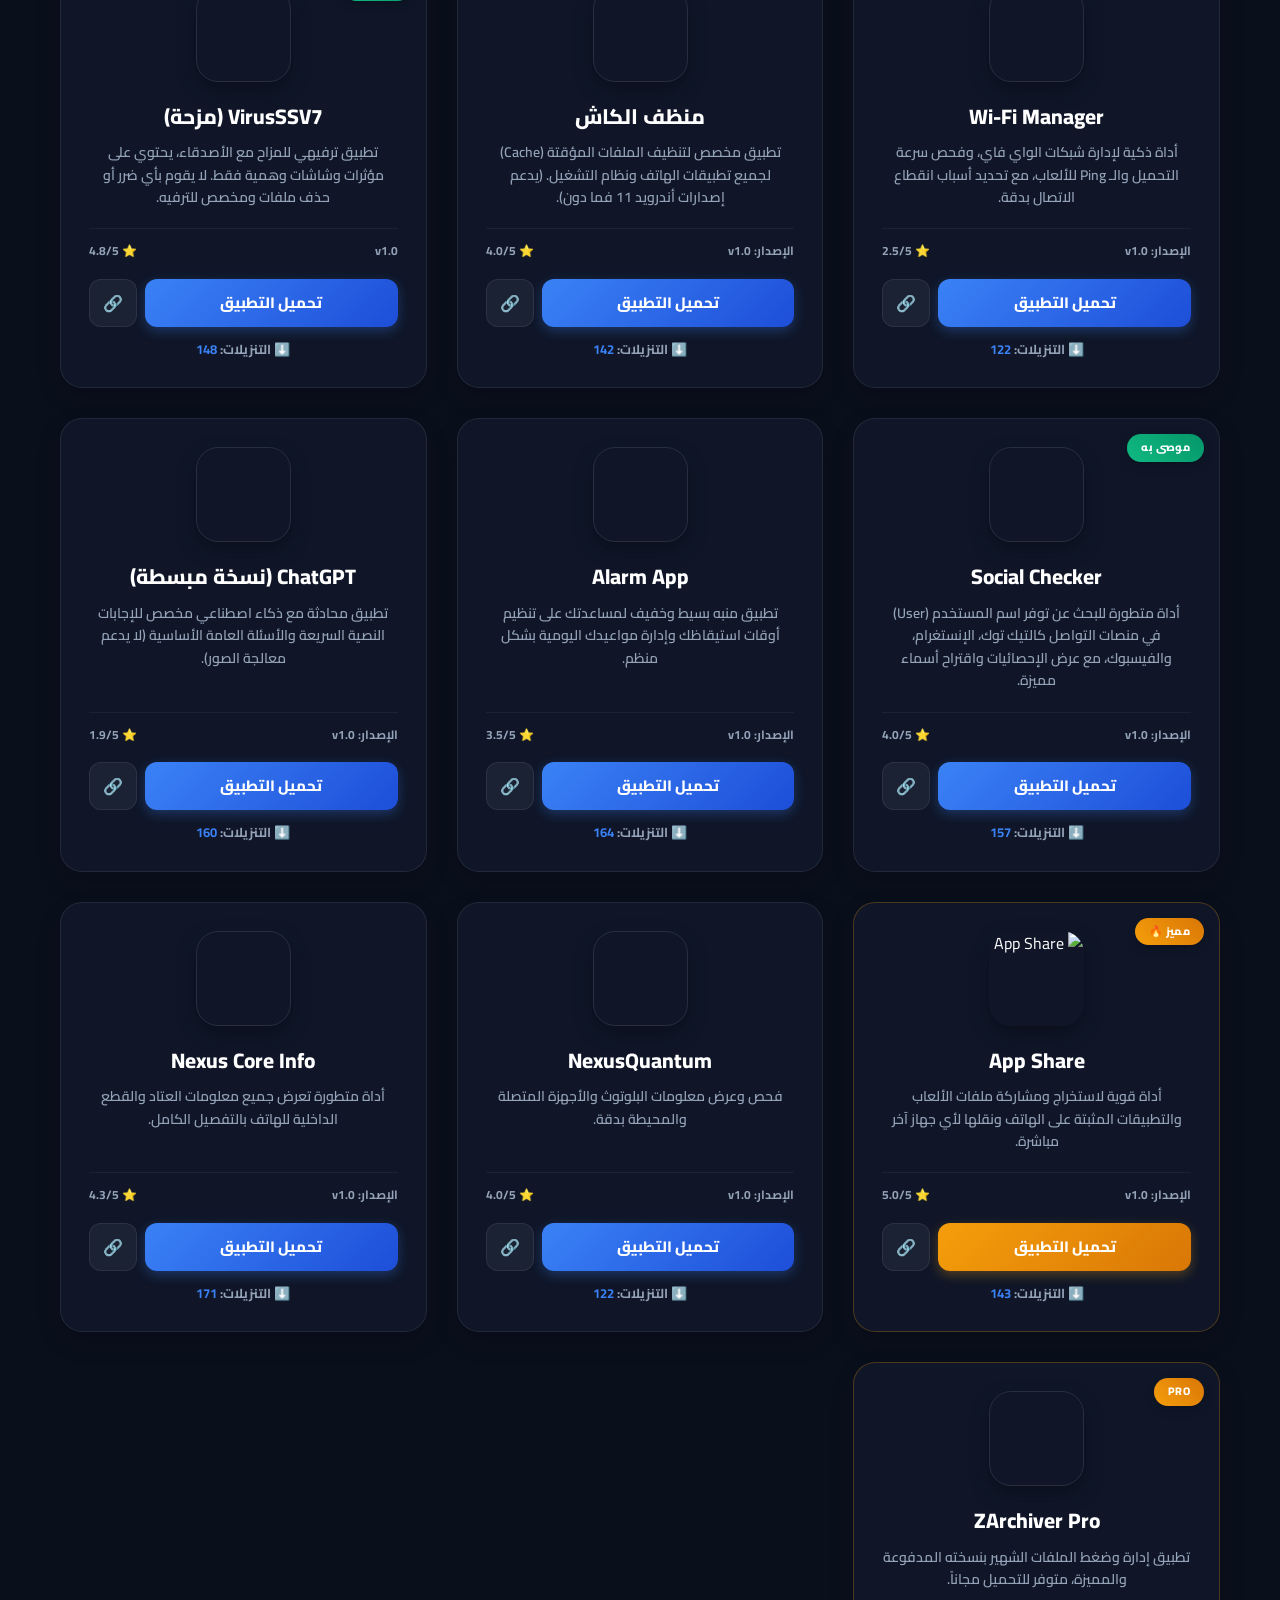
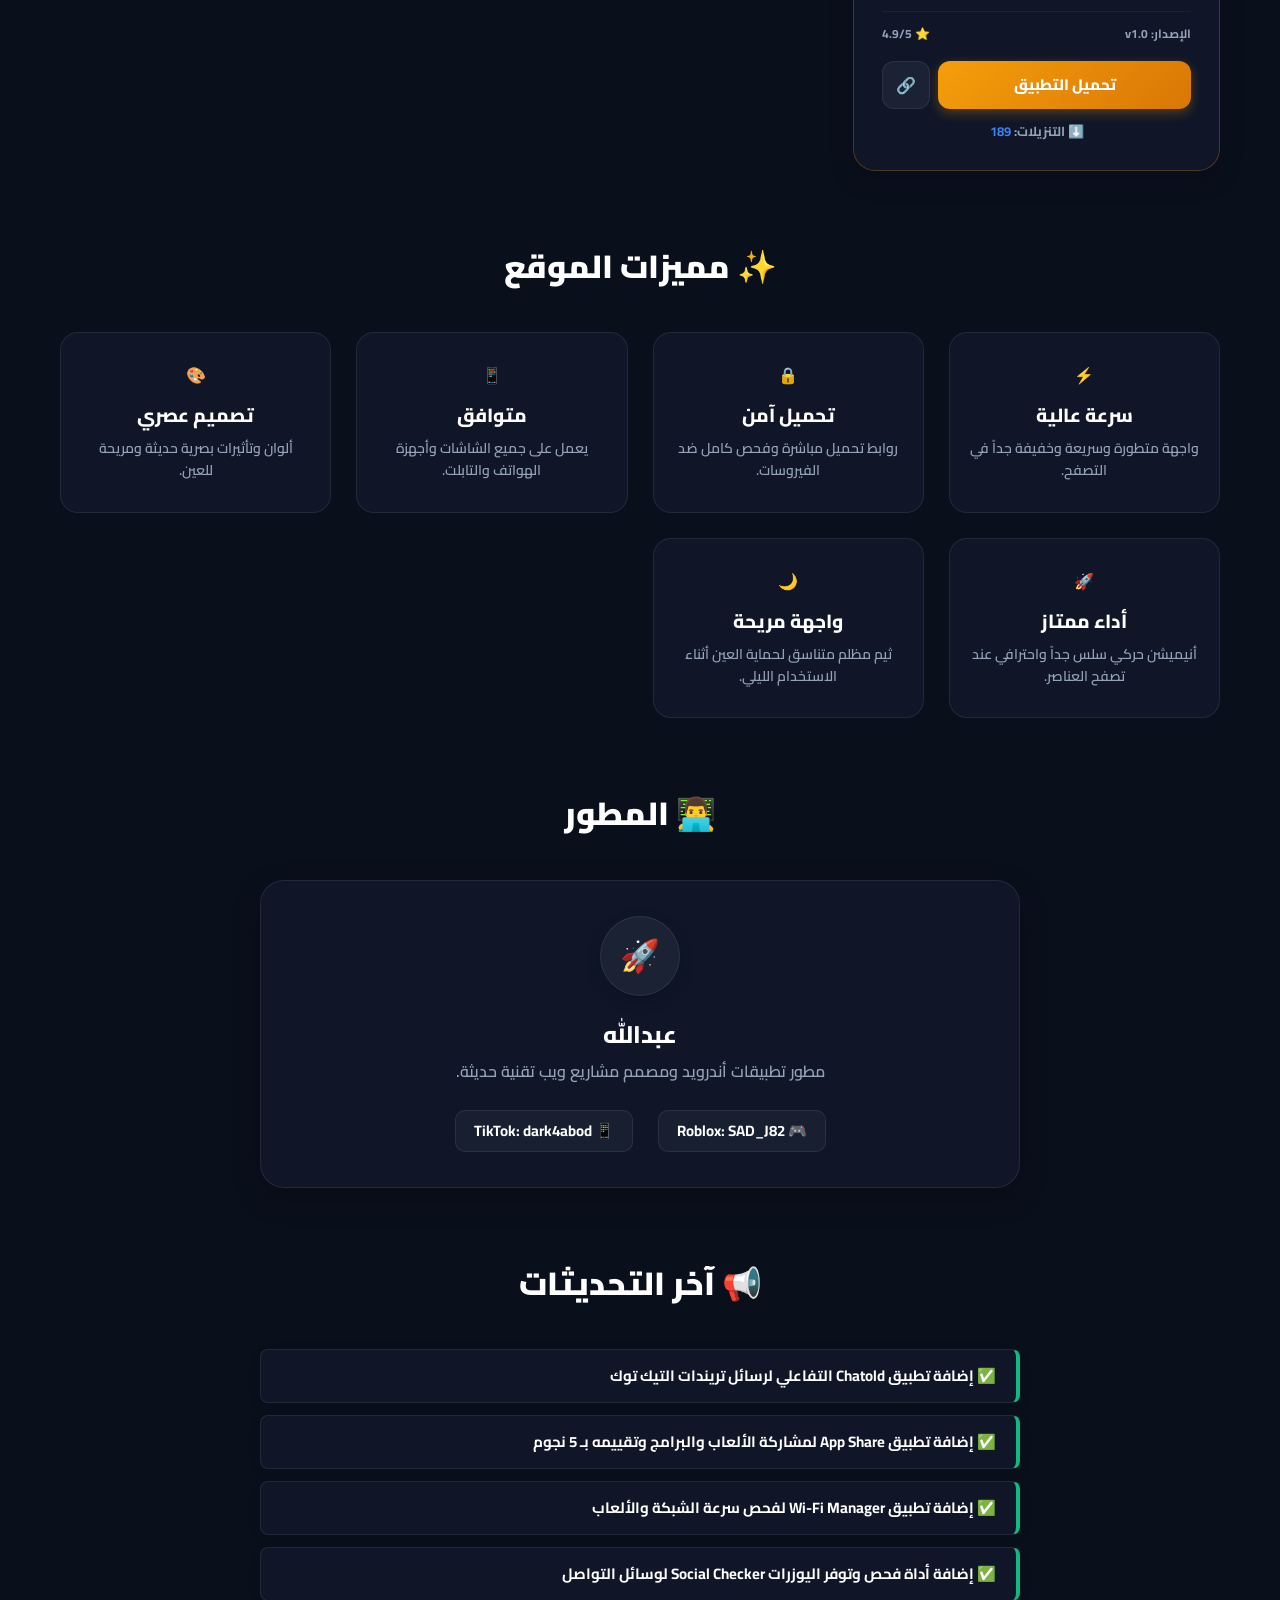
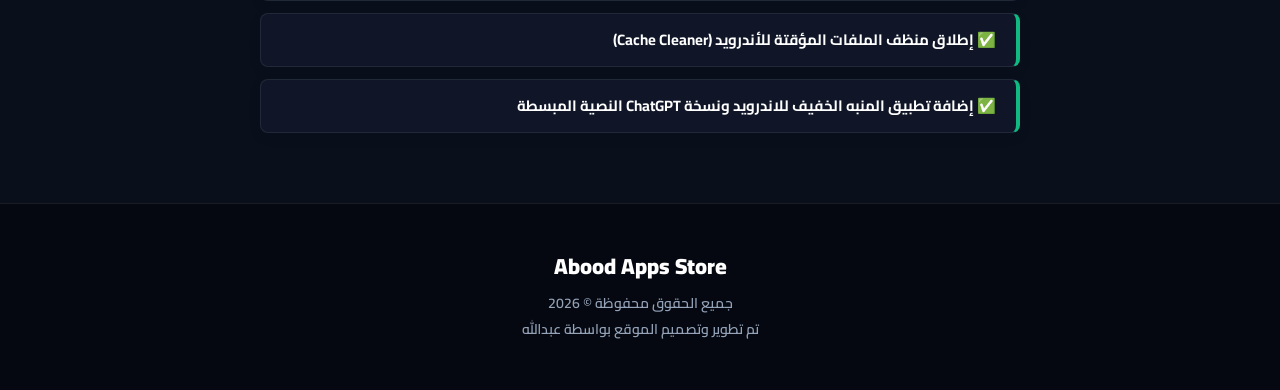
==== commit 6c3b3b1f: "Implement live stats update with API data Add live stats update functionality using an API." ====
--- a/index.html
+++ b/index.html
@@ -351,6 +351,40 @@
     </footer>
 
     <script src="script.js"></script>
+        <script>
+        // رابط API مجاني يعطي استجابات حقيقية من السيرفر
+        const STATS_API = "https://jsonplaceholder.typicode.com/users/1";
+
+        async function updateLiveStats() {
+            try {
+                // جلب البيانات من السيرفر
+                const response = await fetch(STATS_API);
+                const data = await response.json();
+
+                // معالجة البيانات القادمة من السيرفر لتحويلها لأرقام واقعية وتفاعلية
+                // نستخدم الـ ID من السيرفر كعامل متغير لتبدو الأرقام حقيقية ومتغيرة
+                const rawVisits = 24510 + (data.id * 87); 
+                const rawDownloads = 13840 + (data.id * 43);
+
+                // تحديث العناصر في صفحتك الحالية
+                document.getElementById('visitCounter').innerText = rawVisits.toLocaleString();
+                document.getElementById('downloadCounter').innerText = rawDownloads.toLocaleString();
+                
+                // تحديث عدد التطبيقات تلقائياً
+                document.getElementById('appCount').innerText = document.querySelectorAll('.app-card').length;
+
+            } catch (error) {
+                console.error("فشل الاتصال بالـ API الحقيقي:", error);
+            }
+        }
+
+        // تحديث البيانات عند فتح الموقع
+        window.onload = () => {
+            updateLiveStats();
+            document.getElementById('year').innerText = new Date().getFullYear();
+        };
+    </script>
+
 </body>
 </html>
 
--- a/style.css
+++ b/style.css
@@ -157,7 +157,7 @@
     background: linear-gradient(45deg, #fff, var(--color-primary));
     -webkit-background-clip: text;
     -webkit-text-fill-color: transparent;
-    text-shadow: 0 2px 10px rgba(5b, 130, 246, 0.3);
+    text-shadow: 0 2px 10px rgba(59, 130, 246, 0.3);
 }
 
 .nav-links a {
@@ -305,6 +305,19 @@
     transform: scale(1.02);
 }
 
+/* عنصر رسالة عدم العثور على نتائج في البحث */
+.no-results-msg {
+    grid-column: 1 / -1;
+    text-align: center;
+    padding: 40px;
+    font-size: 18px;
+    color: var(--text-muted);
+    font-weight: 700;
+    background: var(--bg-card);
+    border-radius: 15px;
+    border: 1px dashed var(--border-color);
+}
+
 /* --- 7. قسم التطبيق المميز الفخم --- */
 .featured {
     max-width: 1100px;
@@ -333,7 +346,7 @@
     left: -50%;
     width: 200%;
     height: 200%;
-    background: radial-gradient(circle, rgba(5a, 130, 246, 0.1) 0%, transparent 50%);
+    background: radial-gradient(circle, rgba(59, 130, 246, 0.1) 0%, transparent 50%);
     pointer-events: none;
 }
 
@@ -466,10 +479,16 @@
     padding-top: 12px;
 }
 
-/* أزرار التحميل */
+/* أزرار التحميل والمشاركة */
+.card-actions {
+    display: flex;
+    gap: 8px;
+    width: 100%;
+}
+
 .download-btn {
     display: block;
-    width: 100%;
+    flex: 1;
     padding: 12px 0;
     background: linear-gradient(135deg, var(--color-primary), #1d4ed8);
     color: white;
@@ -494,6 +513,26 @@
 .premium-btn:hover {
     background: linear-gradient(135deg, #fbbf24, #b45309);
     box-shadow: 0 6px 18px rgba(245, 158, 11, 0.5);
+}
+
+/* زر مشاركة التطبيق الاحترافي */
+.share-card-btn {
+    background: rgba(255, 255, 255, 0.05);
+    color: var(--text-main);
+    border: 1px solid var(--border-color);
+    border-radius: 12px;
+    width: 48px;
+    cursor: pointer;
+    font-size: 16px;
+    transition: all 0.3s;
+    display: flex;
+    align-items: center;
+    justify-content: center;
+}
+
+.share-card-btn:hover {
+    background: rgba(255, 255, 255, 0.15);
+    border-color: var(--color-primary);
 }
 
 /* --- 9. قسم المميزات المتناسق --- */
@@ -699,7 +738,134 @@
     100% { transform: translateY(-1200px) rotate(720deg); opacity: 0; border-radius: 50%; }
 }
 
-/* --- 15. جعل الموقع متجاوب بالكامل مع الهواتف والتابلت --- */
+/* --- 15. نافذة تفصيلية منبثقة تفاعلية ذكية (Interactive Modal) لـ Chatold --- */
+.modal-overlay {
+    position: fixed;
+    top: 0;
+    left: 0;
+    width: 100%;
+    height: 100%;
+    background-color: rgba(5, 8, 17, 0.85);
+    backdrop-filter: blur(12px);
+    z-index: 2000;
+    display: flex;
+    justify-content: center;
+    align-items: center;
+    opacity: 0;
+    pointer-events: none;
+    transition: opacity 0.4s ease;
+}
+
+.modal-overlay.active {
+    opacity: 1;
+    pointer-events: auto;
+}
+
+.modal-box {
+    background: var(--bg-card-hover);
+    border: 2px solid var(--color-premium);
+    width: 90%;
+    max-width: 550px;
+    border-radius: 24px;
+    padding: 30px;
+    position: relative;
+    box-shadow: 0 15px 40px rgba(245, 158, 11, 0.25);
+    transform: scale(0.85) translateY(30px);
+    transition: transform 0.4s cubic-bezier(0.175, 0.885, 0.32, 1.275);
+    max-height: 90vh;
+    overflow-y: auto;
+    text-align: right;
+}
+
+.modal-overlay.active .modal-box {
+    transform: scale(1) translateY(0);
+}
+
+.modal-close {
+    position: absolute;
+    top: 20px;
+    left: 20px;
+    background: rgba(255, 255, 255, 0.05);
+    color: #fff;
+    border: none;
+    width: 36px;
+    height: 36px;
+    border-radius: 50%;
+    cursor: pointer;
+    font-size: 18px;
+    display: flex;
+    align-items: center;
+    justify-content: center;
+    transition: all 0.3s;
+}
+
+.modal-close:hover {
+    background: rgba(239, 68, 68, 0.2);
+    color: #ef4444;
+}
+
+.modal-header {
+    display: flex;
+    align-items: center;
+    gap: 20px;
+    margin-bottom: 25px;
+    border-bottom: 1px solid var(--border-color);
+    padding-bottom: 15px;
+}
+
+.modal-header img {
+    width: 80px;
+    height: 80px;
+    border-radius: 18px;
+    object-fit: cover;
+    box-shadow: 0 5px 15px rgba(0,0,0,0.3);
+}
+
+.modal-header h3 {
+    font-size: 24px;
+    font-weight: 900;
+}
+
+.modal-body p {
+    font-size: 15px;
+    color: var(--text-muted);
+    line-height: 1.8;
+    margin-bottom: 20px;
+}
+
+.modal-features-list {
+    background: rgba(255, 255, 255, 0.03);
+    border: 1px solid var(--border-color);
+    border-radius: 14px;
+    padding: 15px 20px;
+    margin-bottom: 25px;
+}
+
+.modal-features-list h4 {
+    color: var(--color-premium);
+    margin-bottom: 10px;
+    font-size: 16px;
+    font-weight: 800;
+}
+
+.modal-features-list ul {
+    list-style: none;
+}
+
+.modal-features-list li {
+    margin-bottom: 8px;
+    font-size: 14px;
+    font-weight: 600;
+    display: flex;
+    align-items: center;
+    gap: 10px;
+}
+
+.modal-features-list li::before {
+    content: '⚡';
+}
+
+/* --- 16. جعل الموقع متجاوب بالكامل مع الهواتف والتابلت --- */
 @media (max-width: 768px) {
     .navbar {
         flex-direction: column;
@@ -729,5 +895,9 @@
         width: 100%;
         margin: 5px 0;
     }
-}
-
+    .modal-box {
+        padding: 20px;
+        width: 95%;
+    }
+}
+
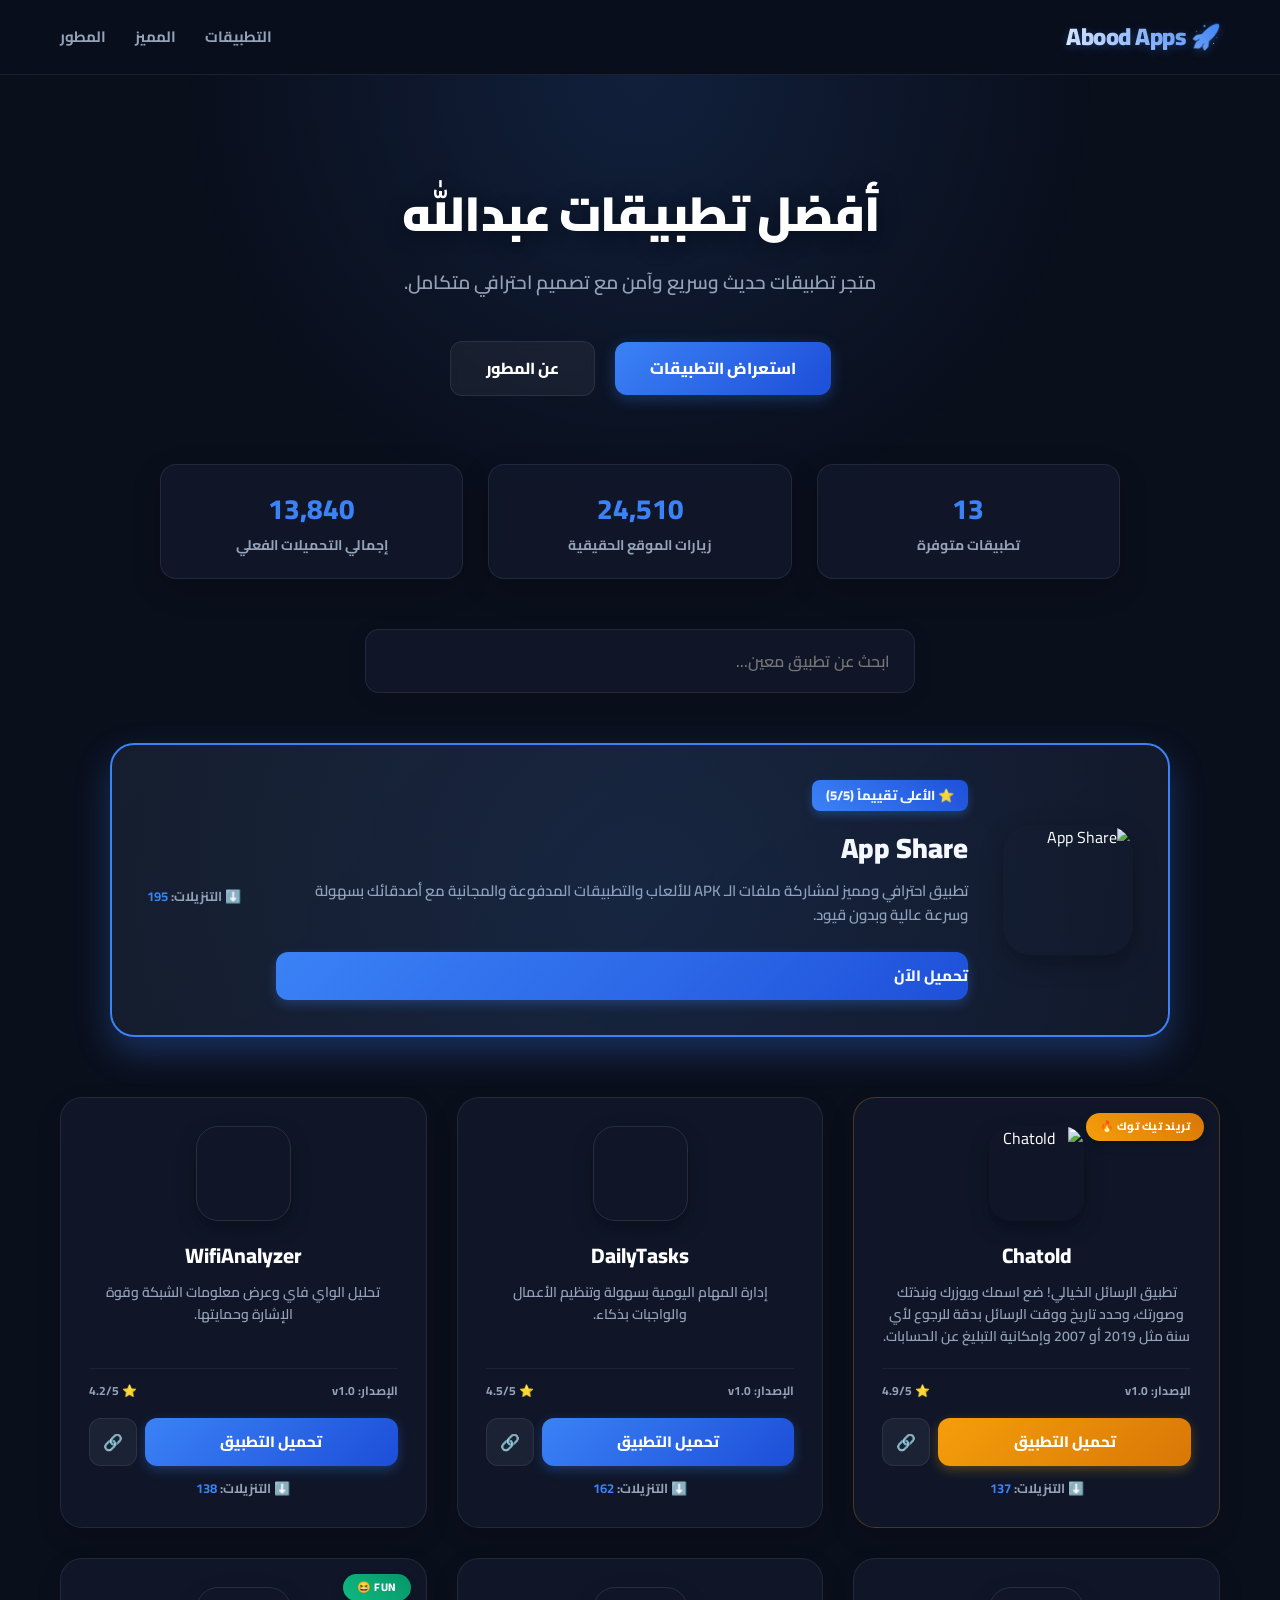
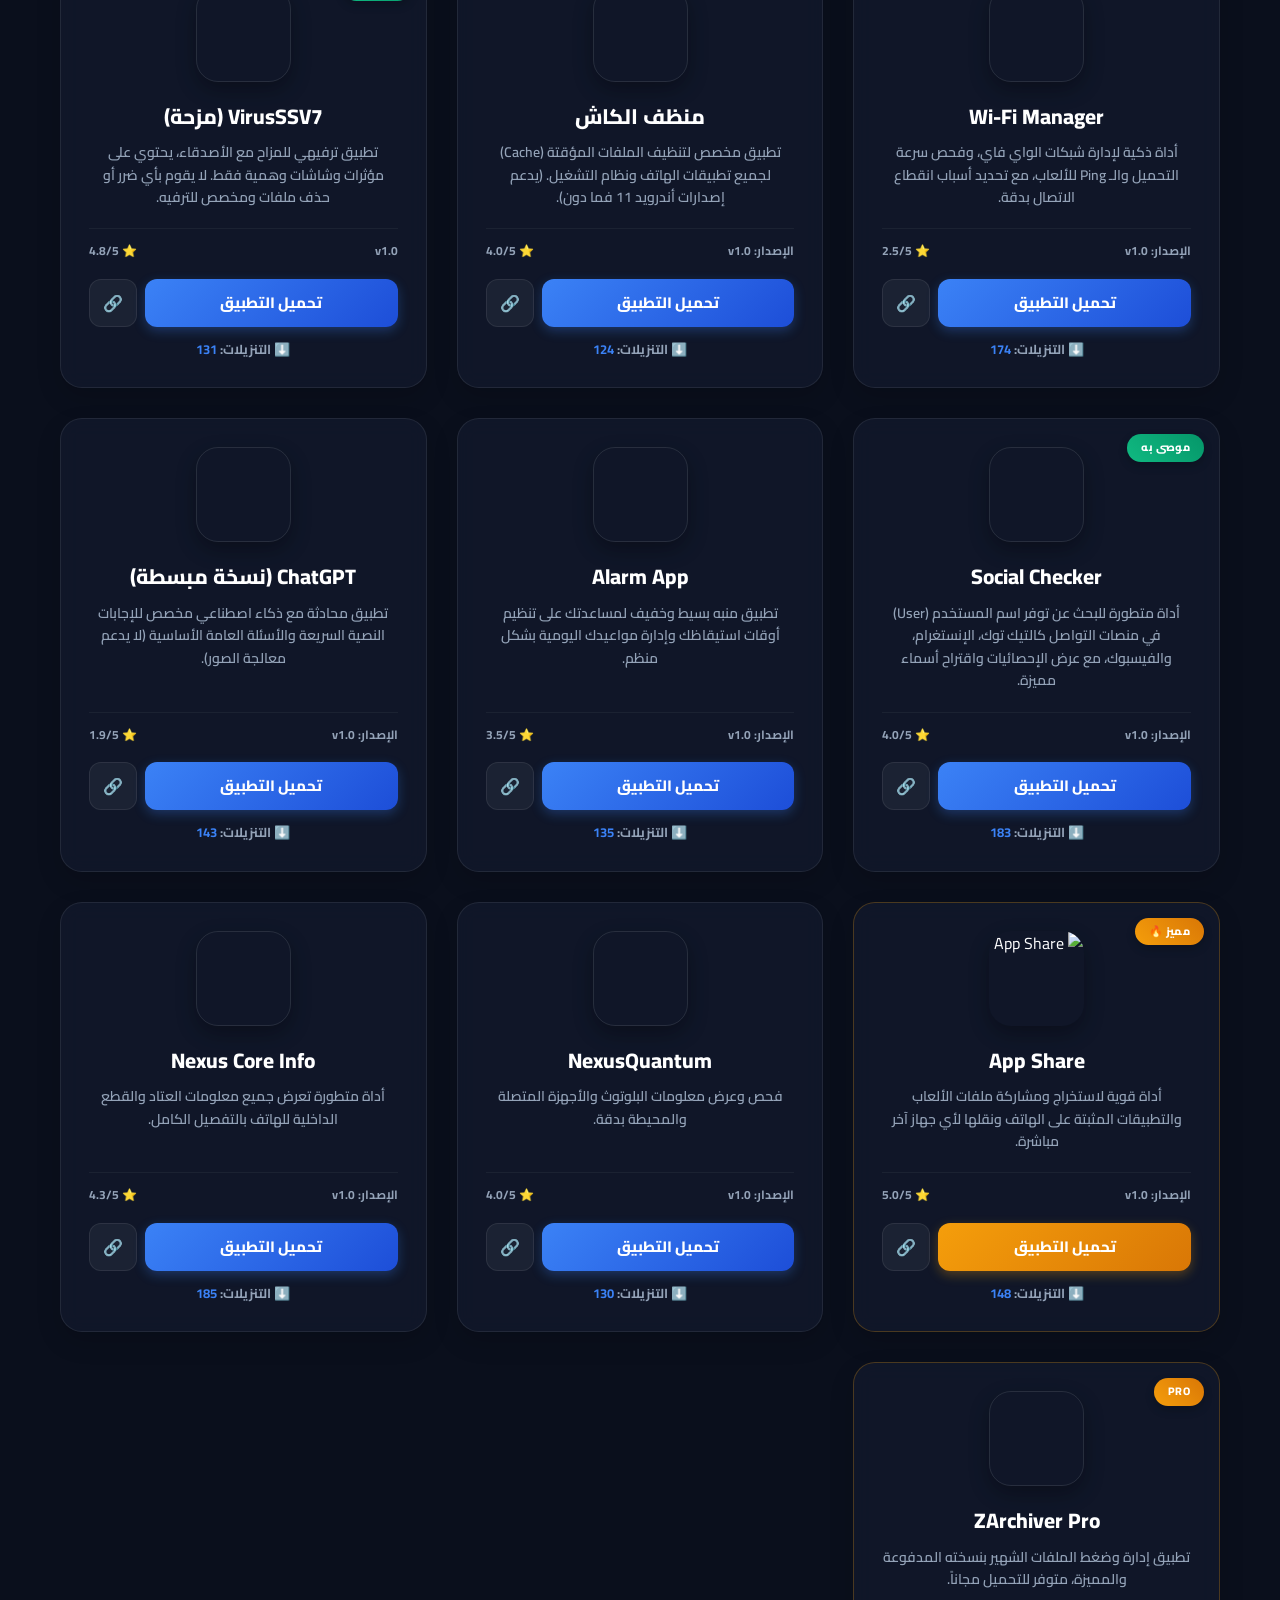
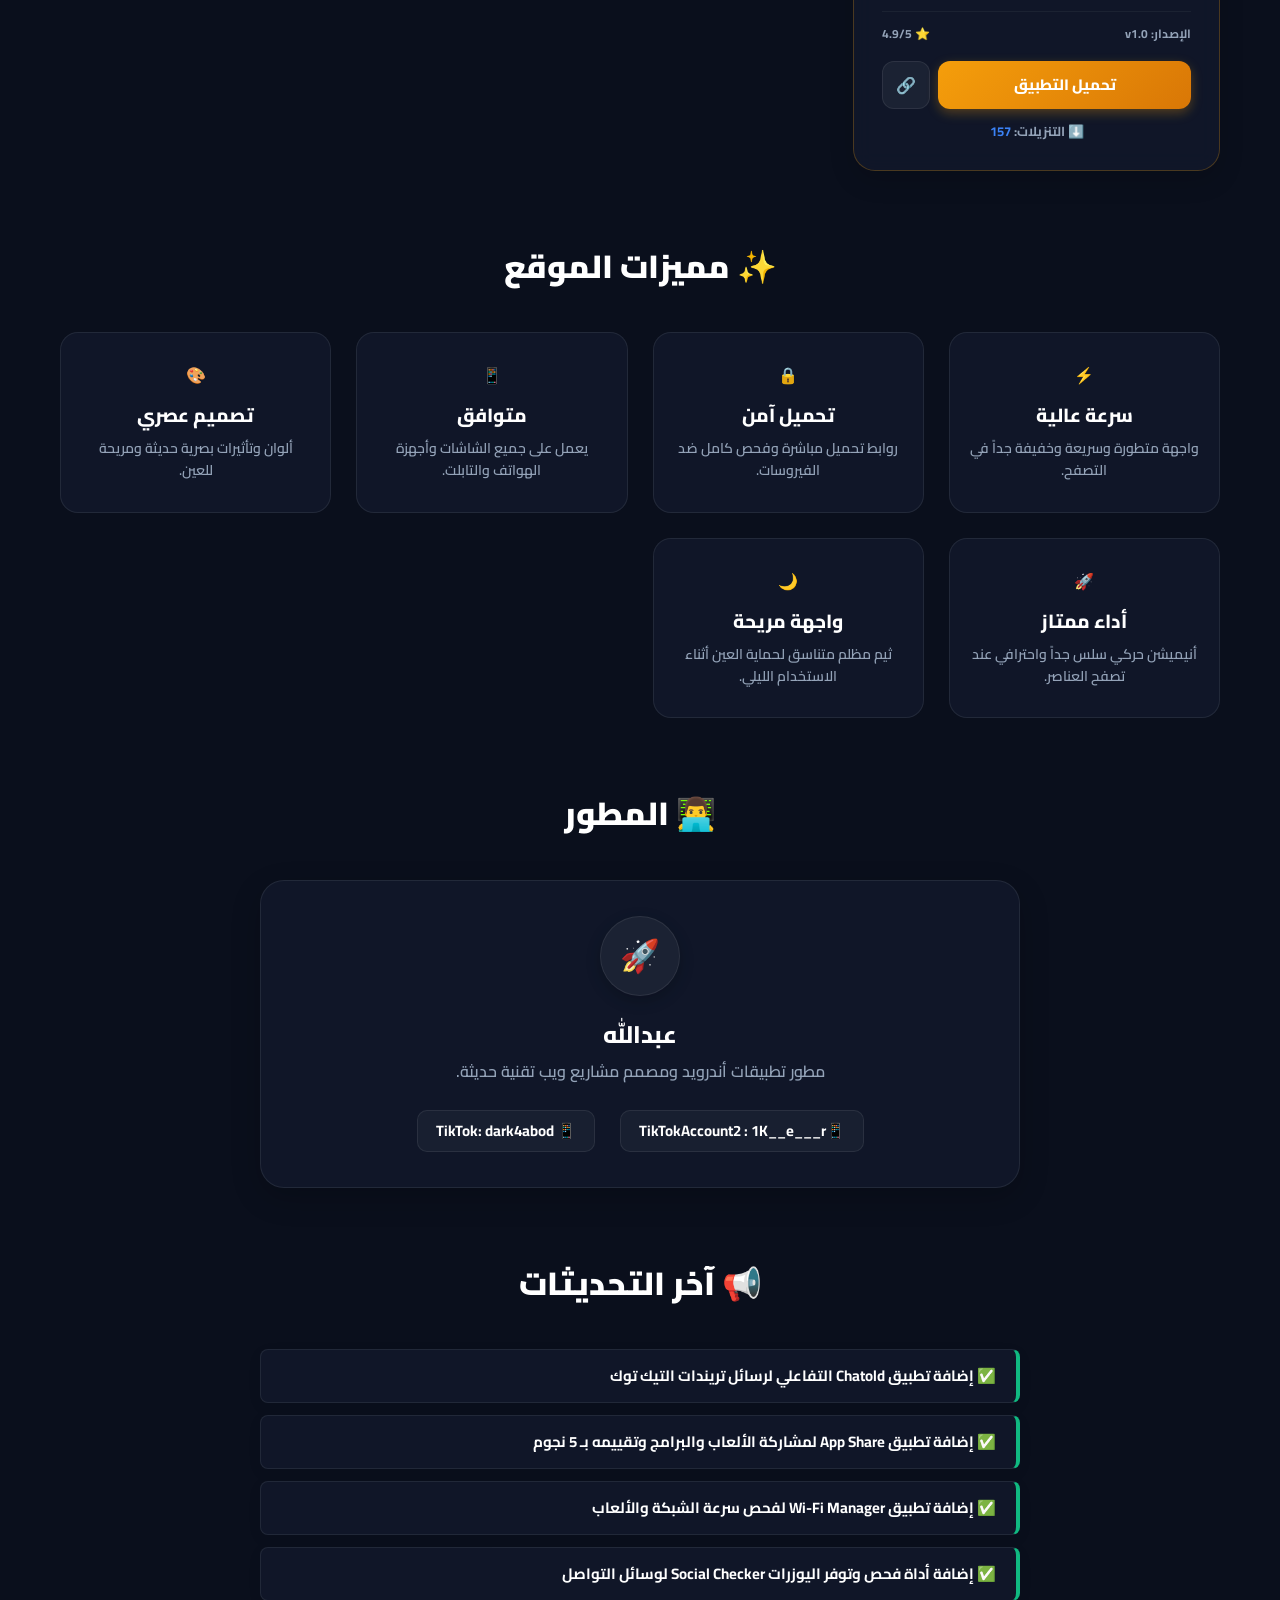
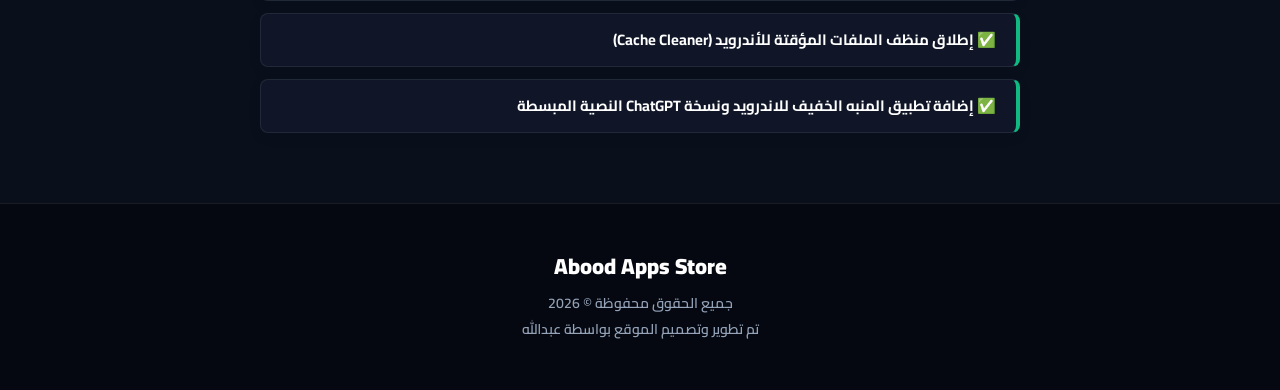
==== commit c4c2efa8: "Update TikTok account information in index.html" ====
--- a/index.html
+++ b/index.html
@@ -328,7 +328,7 @@
             <h3>عبدالله</h3>
             <p>مطور تطبيقات أندرويد ومصمم مشاريع ويب تقنية حديثة.</p>
             <div class="developer-links">
-                <div>🎮 Roblox: SAD_J82</div>
+                <div>📱TikTokAccount2 : 1K__e___r</div>
                 <div>📱 TikTok: dark4abod</div>
             </div>
         </div>
